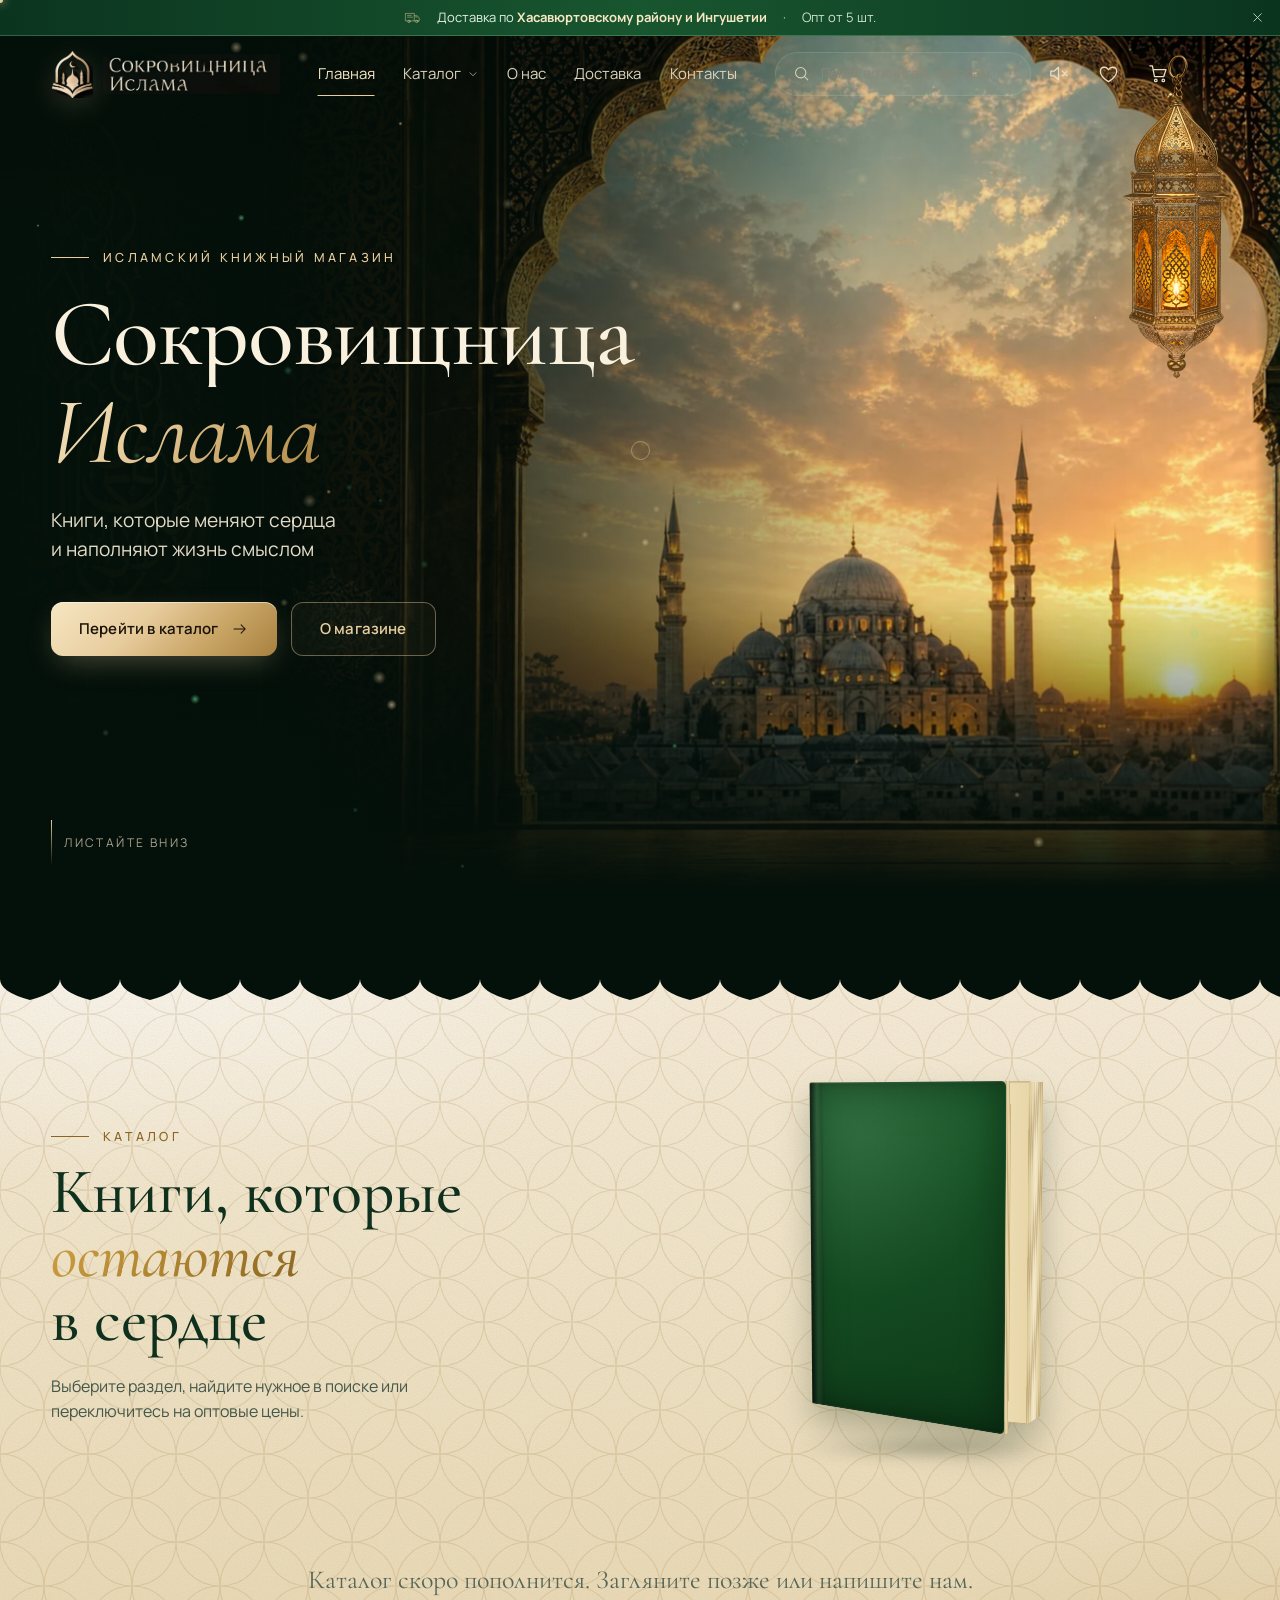
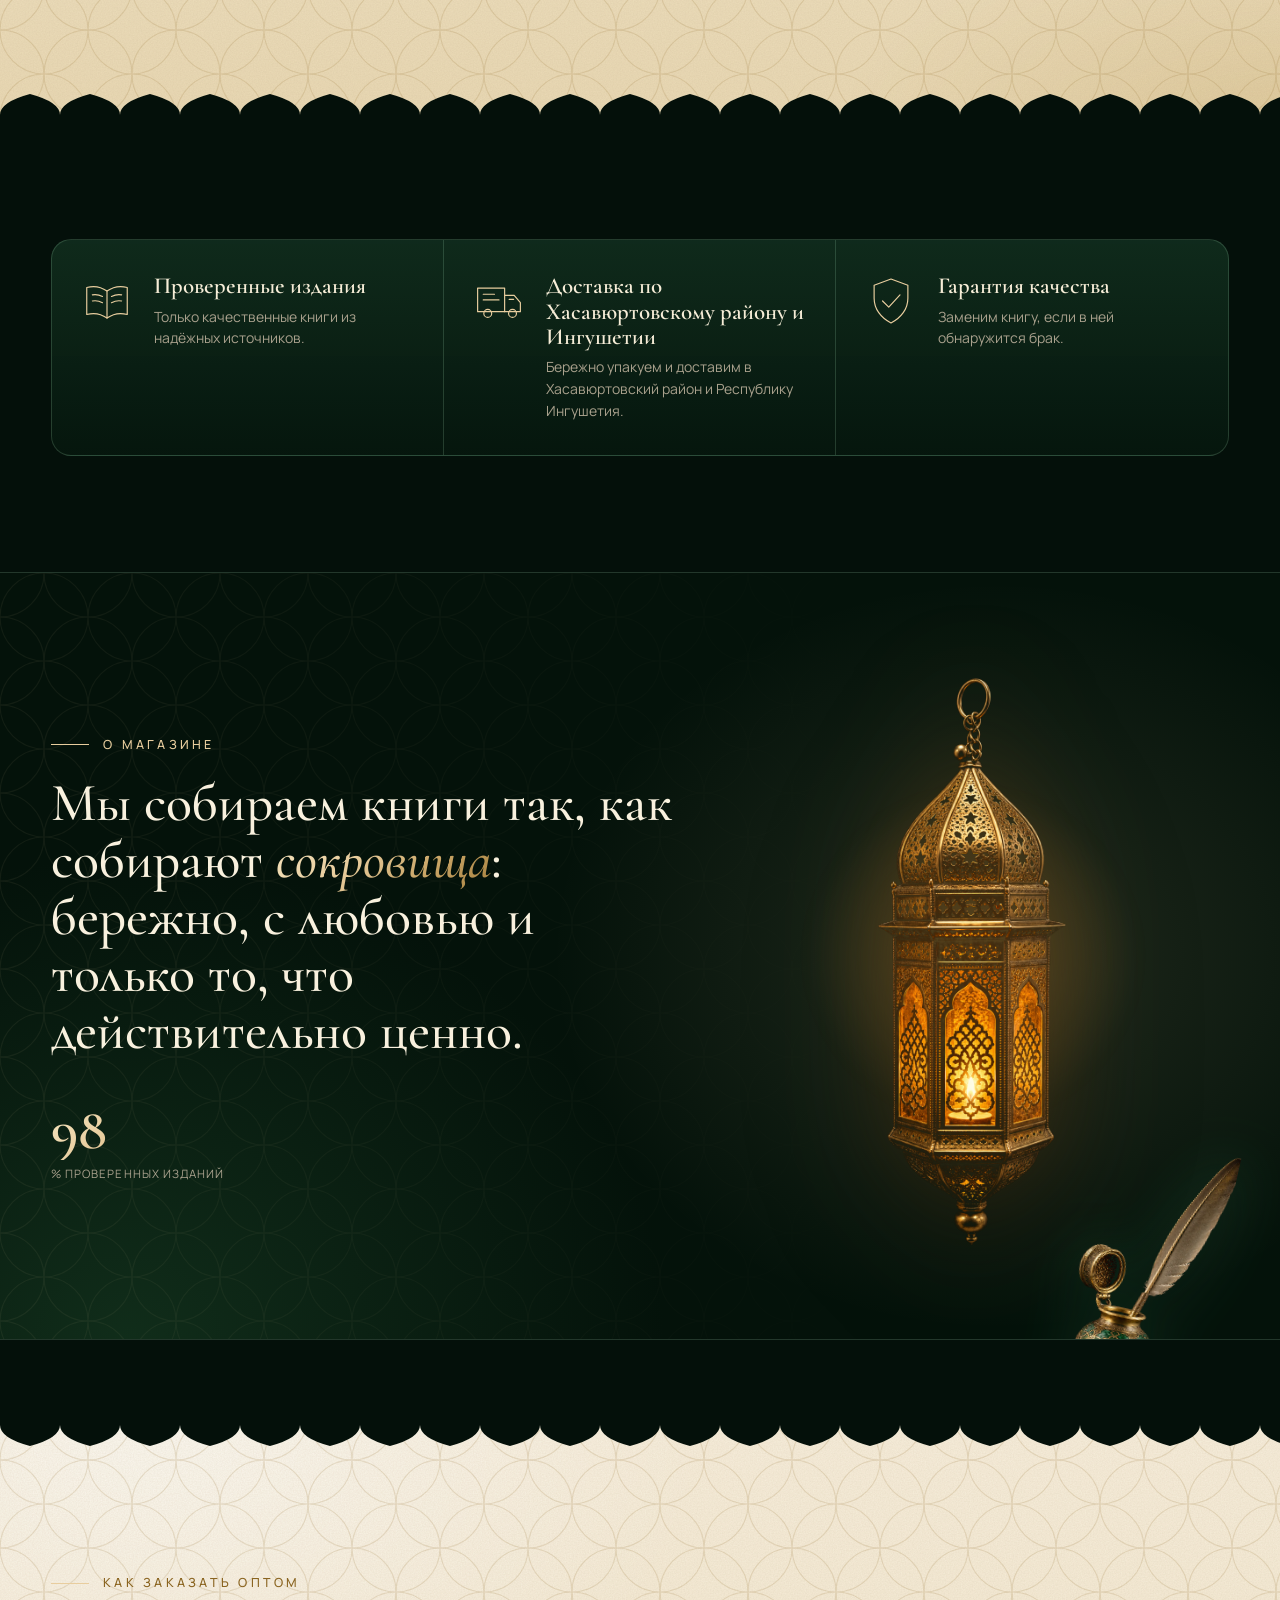
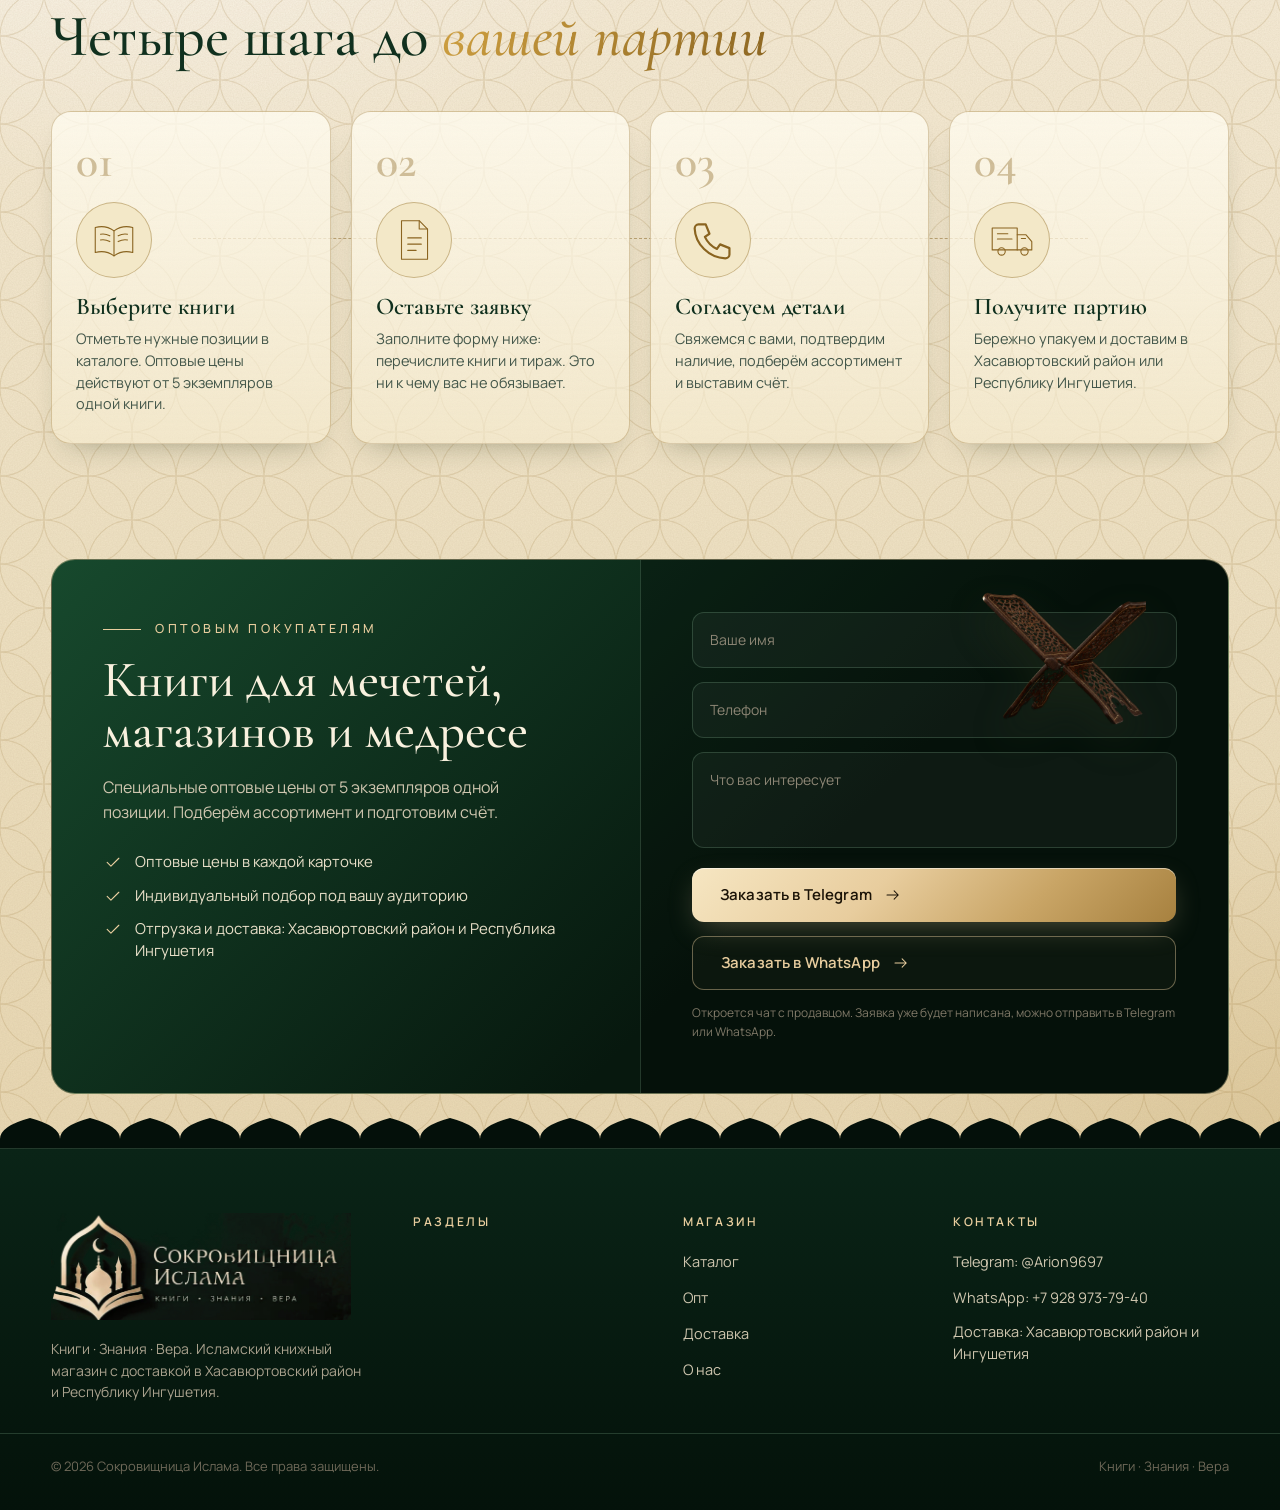
==== index.html @ cfadcd5d "Очистить каталог: убраны все книги и категории, добавлен фон карточки под цвет книги Co-Authored-By:" ====
<!doctype html>
<html lang="ru">
<head>
<meta charset="utf-8">
<meta name="viewport" content="width=device-width,initial-scale=1,viewport-fit=cover">
<title>Сокровищница Ислама — исламский книжный магазин</title>
<meta name="description" content="Сокровищница Ислама — книги, которые меняют сердца и наполняют жизнь смыслом.">
<meta name="theme-color" content="#04100a">
<link rel="icon" type="image/png" href="assets/favicon.png?v=2">
<link rel="preconnect" href="https://fonts.googleapis.com">
<link rel="preconnect" href="https://fonts.gstatic.com" crossorigin>
<link href="https://fonts.googleapis.com/css2?family=Cormorant+Garamond:ital,wght@0,400;0,500;0,600;0,700;1,400;1,500;1,600&family=Manrope:wght@400;500;600;700;800&display=swap&subset=cyrillic" rel="stylesheet">
<link rel="stylesheet" href="css/style.css">
<link rel="preload" as="image" href="assets/hero.webp?v=4">
</head>
<body>

<!-- ============ SVG-спрайт: 2D-иконки (тонкая золотая линия) ============ -->
<svg width="0" height="0" style="position:absolute" aria-hidden="true">
  <defs>
    <symbol id="i-quran" viewBox="0 0 32 32"><path d="M4 7.5C8.5 6 12.5 6.6 16 9.2c3.5-2.6 7.5-3.2 12-1.7V24c-4.5-1.5-8.5-.9-12 1.7C12.5 23.1 8.5 22.5 4 24z"/><path d="M16 9.2v16.5M7.5 11c2.2-.4 4.2 0 6 1M7.5 15c2.2-.4 4.2 0 6 1M18.5 12c1.8-1 3.8-1.4 6-1M18.5 16c1.8-1 3.8-1.4 6-1"/></symbol>
    <symbol id="i-hadith" viewBox="0 0 32 32"><path d="M9 25c3.5 1 8 .6 10.5-2.4 2-2.4 1.8-6-.6-7.8-2.2-1.6-5.2-1-6.4 1.2-1 1.8-.2 3.8 1.6 4.2"/><path d="M19 11.5c1.5-1.8 4-2.6 6.4-1.8"/><path d="M6 25.5h20"/><circle cx="23.5" cy="6" r="1" fill="currentColor"/><path d="M14 7.5l1.2 2.4 2.6.4-1.9 1.8.5 2.6L14 13.4"/></symbol>
    <symbol id="i-aqida" viewBox="0 0 32 32"><path d="M5 14.5L16 4.5l11 10"/><path d="M7.5 13v14.5h17V13"/><path d="M13 27.5v-6.2a3 3 0 016 0v6.2"/><path d="M16 9.4l1 2 2.2.3-1.6 1.5.4 2.2-2-1-2 1 .4-2.2-1.6-1.5 2.2-.3z"/></symbol>
    <symbol id="i-fiqh" viewBox="0 0 32 32"><path d="M16 4.5v22M9.5 27h13"/><path d="M6.5 9.5h19"/><path d="M6.5 9.5l-3.5 8a4 4 0 007 0z"/><path d="M25.5 9.5l-3.5 8a4 4 0 007 0z"/><circle cx="16" cy="4.5" r="1.4"/></symbol>
    <symbol id="i-sira" viewBox="0 0 32 32"><path d="M5 27.5h22"/><path d="M7 27.5V18c0-4.8 4-7.8 9-11.5 5 3.7 9 6.7 9 11.5v9.5"/><path d="M16 6.5V3.5M15 4.5h2"/><path d="M12.5 27.5v-5.2a3.5 3.5 0 017 0v5.2"/><path d="M3.5 27.5V13l1.6-3 1.6 3v14.5M25.3 27.5V13l1.6-3 1.6 3v14.5"/></symbol>
    <symbol id="i-prophets" viewBox="0 0 32 32"><path d="M16 28.5V12"/><path d="M16 22c-4.5 0-7-2.6-7.4-6.4 4.2-.2 7 1.8 7.4 6.4z"/><path d="M16 17.5c4.2 0 6.6-2.5 7-6-4 .1-6.7 1.9-7 6z"/><path d="M16 12c-2.8-1-4.2-3.2-4.2-6 2.8.7 4.2 3 4.2 6z"/><path d="M16 12c2.8-1 4.2-3.2 4.2-6-2.8.7-4.2 3-4.2 6z"/><path d="M11 28.5h10"/></symbol>
    <symbol id="i-soul" viewBox="0 0 32 32"><path d="M16 27.5c-5.5-3.6-9.5-7.6-9.5-12.2C6.5 11.8 9 9.5 12 9.5c1.7 0 3.2.9 4 2.2.8-1.3 2.3-2.2 4-2.2 3 0 5.5 2.3 5.5 5.8 0 4.6-4 8.6-9.5 12.2z"/><path d="M16 11.7V5M13.2 7.3L16 5l2.8 2.3"/></symbol>
    <symbol id="i-goods" viewBox="0 0 32 32"><path d="M16 3.5l3.6 5 6.1.3.3 6.1 4.5 3.6-4.5 3.6-.3 6.1-6.1.3-3.6 5-3.6-5-6.1-.3-.3-6.1L1.5 18l4.5-3.6.3-6.1 6.1-.3z" transform="translate(0 -1.5) scale(.95) translate(.8 1.6)"/><circle cx="16" cy="16.2" r="3.6"/></symbol>
    <!-- служебные -->
    <symbol id="i-search" viewBox="0 0 24 24"><circle cx="11" cy="11" r="6.5"/><path d="M20 20l-4.2-4.2"/></symbol>
    <symbol id="i-user" viewBox="0 0 24 24"><circle cx="12" cy="8" r="3.7"/><path d="M4.5 20.5c.6-4 3.7-6.2 7.5-6.2s6.9 2.2 7.5 6.2"/></symbol>
    <symbol id="i-heart" viewBox="0 0 24 24"><path d="M12 20.5C6 16.6 3.5 13.4 3.5 9.8 3.5 7.2 5.4 5.5 7.7 5.5c1.8 0 3.4 1 4.3 2.6.9-1.6 2.5-2.6 4.3-2.6 2.3 0 4.2 1.7 4.2 4.3 0 3.6-2.5 6.8-8.5 10.7z"/></symbol>
    <symbol id="i-cart" viewBox="0 0 24 24"><path d="M3 4h2.6l2.2 11.2h9.7L19.8 8H7"/><circle cx="9.2" cy="19.2" r="1.3"/><circle cx="17" cy="19.2" r="1.3"/></symbol>
    <symbol id="i-arrow" viewBox="0 0 24 24"><path d="M4 12h15M13.5 6.5L19 12l-5.5 5.5"/></symbol>
    <symbol id="i-down" viewBox="0 0 24 24"><path d="M6 9.5l6 6 6-6"/></symbol>
    <symbol id="i-plus" viewBox="0 0 24 24"><path d="M12 5v14M5 12h14"/></symbol>
    <symbol id="i-minus" viewBox="0 0 24 24"><path d="M5 12h14"/></symbol>
    <symbol id="i-close" viewBox="0 0 24 24"><path d="M6 6l12 12M18 6L6 18"/></symbol>
    <symbol id="i-menu" viewBox="0 0 24 24"><path d="M4 8h16M4 16h16"/></symbol>
    <symbol id="i-check" viewBox="0 0 24 24"><path d="M5 12.5l4.5 4.5L19 7.5"/></symbol>
    <symbol id="i-book" viewBox="0 0 48 48"><path d="M6 12c6.5-1.8 12.5-.8 18 3.2 5.500-4 11.500-5 18-3.200v24c-6.500-1.800-12.500-.8-18 3.200-5.500-4-11.500-5-18-3.200z"/><path d="M24 15.200v24"/><path d="M11 18.500c3.200-.6 6.200 0 9 1.500M11 24c3.200-.6 6.200 0 9 1.500M28 20c2.800-1.500 5.800-2.100 9-1.500M28 25.500c2.800-1.500 5.800-2.100 9-1.500"/></symbol>
    <symbol id="i-truck" viewBox="0 0 48 48"><path d="M5 12.500h24v21H5z"/><path d="M29 19h8.500l5.500 6.500v8H29"/><circle cx="14" cy="35" r="3.500"/><circle cx="36" cy="35" r="3.500"/><path d="M10 18h10M10 23h14M33 22.500h4"/></symbol>
    <symbol id="i-shield" viewBox="0 0 48 48"><path d="M24 4.500l15 5.500v11.500c0 9.500-6 17.500-15 22-9-4.500-15-12.500-15-22V10z"/><path d="M16.500 24l5.500 5.500 10-11"/></symbol>
    <symbol id="i-gift" viewBox="0 0 48 48"><path d="M24 41C10 31.500 6 25 6 19.500 6 14.500 9.800 11 14.300 11c3.800 0 7.400 2.200 9.700 6 2.300-3.800 5.900-6 9.700-6C38.200 11 42 14.500 42 19.500 42 25 38 31.500 24 41z"/><path d="M24 17c-1-3-3.500-5-6.500-5M24 17c1-3 3.500-5 6.500-5" opacity=".0"/></symbol>
    <symbol id="i-star8" viewBox="0 0 32 32"><path d="M16 2l3.500 8.500L28 8l-2.500 8.500L28 24l-8.500-2.500L16 30l-3.500-8.500L4 24l2.500-7.500L4 8l8.500 2.500z"/></symbol>
    <symbol id="i-phone" viewBox="0 0 24 24"><path d="M5 4.500h3.500l1.800 4.500-2.200 1.500c1.200 2.600 3.200 4.600 5.800 5.800l1.500-2.200 4.500 1.800V19c0 1-1 1.800-2 1.800C10 20.500 3.500 14 3.200 6.500c0-1 .8-2 1.800-2z"/></symbol>
    <symbol id="i-mail" viewBox="0 0 24 24"><rect x="3.500" y="5.500" width="17" height="13" rx="2"/><path d="M4 7l8 6 8-6"/></symbol>
    <!-- золотая фольга для тиснения обложек (координаты в системе обложки 200×280) -->
    <linearGradient id="foil" gradientUnits="userSpaceOnUse" x1="0" y1="0" x2="200" y2="280">
      <stop offset="0" stop-color="#fbeec9"/><stop offset=".35" stop-color="#e8cd9e"/><stop offset=".7" stop-color="#c9a566"/><stop offset="1" stop-color="#a47a3a"/>
    </linearGradient>
    <symbol id="i-sound" viewBox="0 0 24 24"><path d="M4 9.5v5h3.5L12 18.5v-13L7.500 9.500z"/><path d="M15.500 9a4 4 0 010 6M18 6.500a7.500 7.500 0 010 11"/></symbol>
    <symbol id="i-mute" viewBox="0 0 24 24"><path d="M4 9.5v5h3.5L12 18.5v-13L7.500 9.500z"/><path d="M16 9.500l5 5M21 9.500l-5 5"/></symbol>
    <symbol id="i-moon" viewBox="0 0 24 24"><path d="M19.500 14.500A8 8 0 019.500 4.500a8 8 0 1010 10z"/></symbol>
    <symbol id="i-doc" viewBox="0 0 48 48"><path d="M12 5.500h17l8 8V42.500H12z"/><path d="M29 5.500v8h8"/><path d="M18 22h13M18 28h13M18 34h8"/></symbol>
    <symbol id="i-pin"viewBox="0 0 24 24"><path d="M12 21s6.500-5.800 6.500-11A6.500 6.500 0 005.500 10c0 5.200 6.500 11 6.500 11z"/><circle cx="12" cy="10" r="2.300"/></symbol>
  </defs>
</svg>

<!-- ============ ЗАГРУЗОЧНЫЙ ЭКРАН ============ -->
<div class="loader" id="loader" aria-hidden="true">
  <div class="loader-in">
    <img class="loader-logo" src="assets/logo-full.webp?v=2" alt="" width="618" height="221">
    <i class="loader-bar"><b></b></i>
  </div>
</div>
<noscript><style>.loader{display:none!important}html.is-loading{overflow:auto!important}.hero .eyebrow,.hero h1 .ln>span,.hero p.lead,.hero .cta{animation-play-state:running!important}</style></noscript>

<!-- ============ ПЛАШКА: УСЛОВИЯ ДОСТАВКИ И ОПТА ============ -->
<div class="promo" id="promo" role="region" aria-label="Условия доставки">
  <svg class="ico promo-ico" aria-hidden="true"><use href="#i-truck"/></svg>
  <span class="promo-t">Доставка по <b>Хасавюртовскому району и Ингушетии</b></span>
  <span class="promo-opt"><i aria-hidden="true">·</i>Опт от 5 шт.</span>
  <button class="promo-x" type="button" id="promoX" aria-label="Закрыть плашку"><svg class="ico"><use href="#i-close"/></svg></button>
</div>

<div class="progress"><i id="progress"></i></div>
<div class="cursor" id="cursor" aria-hidden="true"><i class="dot"></i><i class="ring"></i></div>
<canvas id="dust" aria-hidden="true"></canvas>

<!-- ================= ШАПКА ================= -->
<header class="hdr" id="hdr">
  <div class="wrap">
    <a class="brand" href="#top" aria-label="Сокровищница Ислама — на главную">
      <img class="b-mark" src="assets/logo-mark.webp?v=2" alt="" width="192" height="221">
      <img class="b-word" src="assets/logo-word.webp?v=2" alt="Сокровищница Ислама" width="424" height="96">
    </a>
    <nav>
      <ul class="nav" id="nav">
        <li><a href="#top" class="is-active">Главная</a></li>
        <li>
          <button type="button" aria-haspopup="true">Каталог <svg class="ico chev"><use href="#i-down"/></svg></button>
          <div class="drop" id="drop"></div>
        </li>
        <li><a href="#about">О нас</a></li>
        <li><a href="#delivery">Доставка</a></li>
        <li><a href="#contacts">Контакты</a></li>
      </ul>
    </nav>
    <div class="tools">
      <label class="search">
        <svg class="ico"><use href="#i-search"/></svg>
        <span class="sr">Поиск</span>
        <input id="q" type="search" placeholder="Поиск по книгам, авторам, категориям..." autocomplete="off">
      </label>
      <button class="ibtn snd" type="button" id="sndBtn" aria-label="Включить звук" aria-pressed="false"><svg class="ico s-off"><use href="#i-mute"/></svg><svg class="ico s-on"><use href="#i-sound"/></svg></button>
      <button class="ibtn" type="button" id="wishBtn" aria-label="Избранное"><svg class="ico"><use href="#i-heart"/></svg><span class="badge" id="wishBadge">0</span></button>
      <button class="ibtn" type="button" id="cartBtn" aria-label="Корзина"><svg class="ico"><use href="#i-cart"/></svg><span class="badge" id="cartBadge">0</span></button>
      <button class="ibtn burger" type="button" id="burger" aria-label="Меню"><svg class="ico"><use href="#i-menu"/></svg></button>
    </div>
  </div>
</header>

<main id="top">

<!-- ================= HERO ================= -->
<section class="hero" id="hero">
  <div class="hero-bg" id="heroBg">
    <picture>
      <source media="(max-width:860px)" srcset="assets/hero-m.webp?v=4">
      <img class="hero-media" src="assets/hero.webp?v=4" alt="Вид из мечети на вечерний силуэт минаретов на закате" fetchpriority="high">
    </picture>
  </div>
  <img class="hero-lantern" id="heroLantern" src="" alt="" aria-hidden="true">
  <div class="hero-in">
    <span class="eyebrow">Исламский книжный магазин</span>
    <h1 aria-label="Сокровищница Ислама"><span class="ln"><span>Сокровищница</span></span><span class="ln"><span><em>Ислама</em></span></span></h1>
    <p class="lead">Книги, которые меняют сердца<br>и наполняют жизнь смыслом</p>
    <div class="cta">
      <a href="#catalog" class="btn btn-gold mag">Перейти в каталог <svg class="ico"><use href="#i-arrow"/></svg></a>
      <a href="#about" class="btn btn-ghost mag">О магазине</a>
    </div>
  </div>
  <div class="hero-scroll"><i></i>Листайте вниз</div>
</section>

<!-- ================= КАТЕГОРИИ ================= -->
<section class="cats" aria-label="Разделы">
  <ul id="cats"></ul>
</section>

<div class="paper paper-a" id="paperA">
<div class="marquee" aria-hidden="true">
  <div class="marquee-t" id="marquee"></div>
</div>

<!-- ================= КАТАЛОГ ================= -->
<section class="sec" id="catalog">
  <div class="sec-head">
    <div data-reveal>
      <span class="eyebrow">Каталог</span>
      <h2>Книги, которые <em>остаются</em><br>в сердце</h2>
    </div>
    <p data-reveal style="--d:120ms">Выберите раздел, найдите нужное в поиске или переключитесь на оптовые цены.</p>
    <!-- 3D-книга из кода: открывается и закрывается по мере прокрутки -->
    <div class="catbook" id="catBook" aria-hidden="true">
      <div class="cb-scene">
        <div class="cam" id="cbCam">
          <div class="book" id="cbBook">
            <i class="f back-out"></i><i class="f back-in"></i><i class="f spine"></i><i class="f redge"></i><i class="f tedge"></i><i class="f bedge"></i><i class="f pg0"></i>
            <div class="leaf"><i class="f lf"></i><i class="f lb"></i></div>
            <div class="leaf"><i class="f lf"></i><i class="f lb"></i></div>
            <div class="leaf"><i class="f lf"></i><i class="f lb"></i></div>
            <div class="leaf"><i class="f lf"></i><i class="f lb"></i></div>
            <div class="front" id="cbFront"><i class="f fo"></i><i class="f fi"></i><i class="f fbot"></i><i class="f ftop"></i><i class="f fside"></i></div>
          </div>
        </div>
      </div>
    </div>
  </div>

  <div class="toolbar">
    <div class="chips" id="chips" role="tablist" aria-label="Категории"></div>
    <div class="opts">
      <div class="seg" id="mode" data-v="0" role="group" aria-label="Тип цены">
        <span class="thumb"></span>
        <button type="button" class="on" data-m="0">Розница</button>
        <button type="button" data-m="1">Опт</button>
      </div>
      <select class="sel" id="sort" aria-label="Сортировка">
        <option value="pop">Сначала популярные</option>
        <option value="new">Сначала новинки</option>
        <option value="pa">Цена: по возрастанию</option>
        <option value="pd">Цена: по убыванию</option>
        <option value="az">По названию</option>
      </select>
    </div>
  </div>

  <div class="grid" id="grid"></div>
  <div class="more"><button type="button" class="btn btn-ghost mag" id="more">Показать ещё <svg class="ico"><use href="#i-down"/></svg></button></div>
</section>

</div>

<!-- ================= ПРЕИМУЩЕСТВА ================= -->
<section class="sec" id="delivery">
  <div class="perks" data-reveal>
    <div class="perk"><svg class="ico"><use href="#i-book"/></svg><div><h3>Проверенные издания</h3><p>Только качественные книги из надёжных источников.</p></div></div>
    <div class="perk"><svg class="ico"><use href="#i-truck"/></svg><div><h3>Доставка по Хасавюртовскому району и Ингушетии</h3><p>Бережно упакуем и доставим в Хасавюртовский район и Республику Ингушетия.</p></div></div>
    <div class="perk"><svg class="ico"><use href="#i-shield"/></svg><div><h3>Гарантия качества</h3><p>Заменим книгу, если в ней обнаружится брак.</p></div></div>
  </div>
</section>

<!-- ================= МАНИФЕСТ ================= -->
<section class="manifest" id="about">
  <div class="pattern"></div>
  <div class="manifest-in">
    <div data-reveal>
      <span class="eyebrow">О магазине</span>
      <blockquote style="margin-top:20px">Мы собираем книги так, как собирают <em>сокровища</em>: бережно, с любовью и только то, что действительно ценно.</blockquote>
      <div class="stats">
        <div class="stat"><b id="statBooks" data-count="0">0</b><span>книг в каталоге</span></div>
        <div class="stat"><b id="statCats" data-count="0">0</b><span>тематических разделов</span></div>
        <div class="stat"><b data-count="100">0</b><span>% проверенных изданий</span></div>
      </div>
    </div>
    <div class="relic" data-reveal style="--d:150ms" id="relic">
      <div class="halo"></div>
      <img id="relicImg" src="" alt="Золотой восточный фонарь" loading="lazy">
    </div>
  </div>
  <img class="deco deco-ink" data-deco=".05" data-rot=".6" src="assets/inkwell.webp?v=1" alt="" aria-hidden="true" loading="lazy" onerror="this.remove()">
</section>

<div class="paper paper-b" id="paperB">
<!-- ================= КАК ЗАКАЗАТЬ ОПТОМ ================= -->
<section class="sec" id="how">
  <div class="how-head" data-reveal>
    <span class="eyebrow">Как заказать оптом</span>
    <h2>Четыре шага до <em>вашей партии</em></h2>
  </div>
  <ol class="steps">
    <li class="step" data-reveal style="--d:0ms">
      <span class="step-n">01</span>
      <svg class="ico"><use href="#i-book"/></svg>
      <h3>Выберите книги</h3>
      <p>Отметьте нужные позиции в каталоге. Оптовые цены действуют от 5 экземпляров одной книги.</p>
    </li>
    <li class="step" data-reveal style="--d:120ms">
      <span class="step-n">02</span>
      <svg class="ico"><use href="#i-doc"/></svg>
      <h3>Оставьте заявку</h3>
      <p>Заполните форму ниже: перечислите книги и тираж. Это ни к чему вас не обязывает.</p>
    </li>
    <li class="step" data-reveal style="--d:240ms">
      <span class="step-n">03</span>
      <svg class="ico"><use href="#i-phone"/></svg>
      <h3>Согласуем детали</h3>
      <p>Свяжемся с вами, подтвердим наличие, подберём ассортимент и выставим счёт.</p>
    </li>
    <li class="step" data-reveal style="--d:360ms">
      <span class="step-n">04</span>
      <svg class="ico"><use href="#i-truck"/></svg>
      <h3>Получите партию</h3>
      <p>Бережно упакуем и доставим в Хасавюртовский район или Республику Ингушетия.</p>
    </li>
  </ol>
</section>

<!-- ================= ОПТ ================= -->
<section class="sec" id="opt">
  <div class="opt-wrap">
  <img class="deco deco-rehal" data-deco=".04" data-rot="0" src="assets/rehal.webp?v=1" alt="" aria-hidden="true" loading="lazy" onerror="this.remove()">
  <div class="opt" data-reveal>
    <div class="opt-l">
      <span class="eyebrow">Оптовым покупателям</span>
      <h2>Книги для мечетей, магазинов и медресе</h2>
      <p>Специальные оптовые цены от 5 экземпляров одной позиции. Подберём ассортимент и подготовим счёт.</p>
      <ul>
        <li><svg class="ico"><use href="#i-check"/></svg> Оптовые цены в каждой карточке</li>
        <li><svg class="ico"><use href="#i-check"/></svg> Индивидуальный подбор под вашу аудиторию</li>
        <li><svg class="ico"><use href="#i-check"/></svg> Отгрузка и доставка: Хасавюртовский район и Республика Ингушетия</li>
      </ul>
    </div>
    <form class="opt-r" id="optForm" novalidate>
      <div class="field"><input id="oName" placeholder=" " autocomplete="name" required><label for="oName">Ваше имя</label></div>
      <div class="field"><input id="oPhone" placeholder=" " type="tel" autocomplete="tel" required><label for="oPhone">Телефон</label></div>
      <div class="field"><textarea id="oMsg" placeholder=" "></textarea><label for="oMsg">Что вас интересует</label></div>
      <button class="btn btn-gold mag" type="submit" value="tg">Заказать в Telegram <svg class="ico"><use href="#i-arrow"/></svg></button>
      <button class="btn btn-ghost mag" type="submit" value="wa">Заказать в WhatsApp <svg class="ico"><use href="#i-arrow"/></svg></button>
      <p class="note">Откроется чат с продавцом. Заявка уже будет написана, можно отправить в Telegram или WhatsApp.</p>
    </form>
  </div>
  </div>
</section>

</div>

</main>

<!-- ================= ПОДВАЛ ================= -->
<footer class="ftr" id="contacts">
  <div class="ftr-in">
    <div>
      <a class="brand brand-full" href="#top" aria-label="Сокровищница Ислама — книги, знания, вера"><img src="assets/logo-full.webp?v=2" alt="Сокровищница Ислама. Книги · Знания · Вера" width="618" height="221" loading="lazy"></a>
      <p>Книги · Знания · Вера. Исламский книжный магазин с доставкой в Хасавюртовский район и Республику Ингушетия.</p>
    </div>
    <div>
      <h4>Разделы</h4>
      <ul id="fCats"></ul>
    </div>
    <div>
      <h4>Магазин</h4>
      <ul>
        <li><a href="#catalog">Каталог</a></li>
        <li><a href="#opt">Опт</a></li>
        <li><a href="#delivery">Доставка</a></li>
        <li><a href="#about">О нас</a></li>
      </ul>
    </div>
    <div>
      <h4>Контакты</h4>
      <ul>
        <li><a href="https://t.me/Arion9697" target="_blank" rel="noopener">Telegram: @Arion9697</a></li>
        <li><a href="https://wa.me/79289737940" target="_blank" rel="noopener">WhatsApp: +7 928 973-79-40</a></li>
        <li><a href="#delivery">Доставка: Хасавюртовский район и Ингушетия</a></li>
      </ul>
    </div>
  </div>
  <div class="ftr-b"><span>© 2026 Сокровищница Ислама. Все права защищены.</span><span>Книги · Знания · Вера</span></div>
</footer>

<!-- ================= КОРЗИНА ================= -->
<div class="scrim" id="scrim"></div>
<aside class="drawer" id="drawer" aria-label="Корзина" aria-hidden="true">
  <div class="drawer-h"><h3 id="drawerTitle">Корзина</h3><button class="x" type="button" id="drawerX" aria-label="Закрыть"><svg class="ico"><use href="#i-close"/></svg></button></div>
  <div class="drawer-l" id="cartList"></div>
  <div class="drawer-f" id="cartFoot"></div>
</aside>

<!-- ================= БЫСТРЫЙ ПРОСМОТР ================= -->
<div class="modal" id="modal" aria-hidden="true" role="dialog" aria-modal="true">
  <div class="modal-box" id="modalBox"></div>
</div>

<div class="toast" id="toast" role="status"><svg class="ico"><use href="#i-check"/></svg><span id="toastTxt"></span></div>

<script src="js/books.js"></script>
<script src="js/main.js"></script>
</body>
</html>
---- css/style.css ----
/* =========================================================
   СОКРОВИЩНИЦА ИСЛАМА — стили
   Палитра снята с референса «палитры цветов»:
   изумруд #235532 · шампань-золото #e8cd9e · хвойный #0a1f16 · чёрные #04100a / #030c07
   ========================================================= */
:root{
  --black:#04100a;
  --black-2:#06150d;
  --panel:#0a1b11;
  --panel-2:#0d2216;
  --pine:#0f3220;
  --emerald:#2a6a3d;
  --emerald-hi:#3f9d5f;
  --gold:#e8cd9e;
  --gold-hi:#f6e6c2;
  --gold-lo:#b8914f;
  --gold-deep:#8a6a33;
  --text:#f3ead6;
  --muted:#a9a18d;
  --line:rgba(160,215,175,.2);
  --line-hi:rgba(232,205,158,.42);
  --grad-gold:linear-gradient(135deg,#f6e6c2 0%,#e8cd9e 38%,#c9a566 70%,#a7813f 100%);
  --serif:"Cormorant Garamond","Cormorant","Times New Roman",serif;
  --sans:"Manrope","Inter",system-ui,-apple-system,"Segoe UI",sans-serif;
  --ease:cubic-bezier(.22,.8,.24,1);
  --ease-out:cubic-bezier(.16,1,.3,1);
  --hdr:76px;
  --gut:clamp(18px,4vw,56px);
  --maxw:1320px;
}
*{box-sizing:border-box;margin:0;padding:0}
html{scroll-behavior:smooth;-webkit-text-size-adjust:100%}
body{
  background:
    radial-gradient(60% 40% at 100% 0%,rgba(40,150,88,.22),transparent 65%),
    radial-gradient(55% 45% at 0% 45%,rgba(40,150,88,.15),transparent 65%),
    radial-gradient(70% 40% at 50% 100%,rgba(40,150,88,.18),transparent 70%),
    var(--black);
  background-attachment:fixed;
  color:var(--text);font-family:var(--sans);font-size:16px;line-height:1.55;
  overflow-x:clip;-webkit-font-smoothing:antialiased;
}
html{overflow-x:clip}
img,svg,canvas{display:block;max-width:100%}
a{color:inherit;text-decoration:none}
button{font:inherit;color:inherit;background:none;border:0;cursor:pointer}
input,select,textarea{font:inherit;color:inherit}
ul{list-style:none}
::selection{background:var(--gold);color:#120d04}
:focus-visible{outline:2px solid var(--gold);outline-offset:3px;border-radius:6px}
.sr{position:absolute;width:1px;height:1px;overflow:hidden;clip:rect(0 0 0 0);white-space:nowrap}
.ico{width:1em;height:1em;fill:none;stroke:currentColor;stroke-width:1.35;stroke-linecap:round;stroke-linejoin:round}

/* scrollbar */
html{scrollbar-width:thin;scrollbar-color:#2f7a47 var(--black)}
::-webkit-scrollbar{width:10px}
::-webkit-scrollbar-track{background:var(--black)}
::-webkit-scrollbar-thumb{background:linear-gradient(#3f9d5f,#1d5233);border-radius:10px;border:2px solid var(--black)}

/* scroll progress */
.progress{position:fixed;inset:0 0 auto 0;height:2px;z-index:200;background:transparent;pointer-events:none}
.progress i{display:block;height:100%;width:100%;transform-origin:left;transform:scaleX(0);background:linear-gradient(90deg,#2f9a5c,#9fd9a8 55%,#e8cd9e);box-shadow:0 0 12px rgba(80,200,130,.65)}

/* custom cursor (только на устройствах с мышью) */
.cursor{position:fixed;left:0;top:0;z-index:300;pointer-events:none;display:none}
@media (hover:hover) and (pointer:fine){
  .cursor{display:block}
  body.has-cursor, body.has-cursor a, body.has-cursor button{cursor:none}
}
.cursor .dot,.cursor .ring{position:absolute;left:0;top:0;border-radius:50%;will-change:transform}
.cursor .dot{width:6px;height:6px;margin:-3px 0 0 -3px;background:var(--gold);box-shadow:0 0 10px var(--gold)}
.cursor .ring{width:19px;height:19px;margin:-9.5px 0 0 -9.5px;border:1px solid var(--line-hi);display:grid;place-items:center;
  transition:width .35s var(--ease),height .35s var(--ease),margin .35s var(--ease),background .3s,border-color .3s}
.cursor .ring span{font-size:11px;letter-spacing:.12em;text-transform:uppercase;color:#14100a;opacity:0;transition:opacity .25s;font-weight:700}
.cursor.is-link .ring{width:28px;height:28px;margin:-14px 0 0 -14px;border-color:var(--gold)}
[id]{scroll-margin-top:64px}

/* dust canvas */
#dust{position:fixed;inset:0;width:100%;height:100%;z-index:1;pointer-events:none;opacity:.8}

/* ---------- кнопки ---------- */
.btn{position:relative;display:inline-flex;align-items:center;gap:12px;height:54px;padding:0 28px;border-radius:12px;
  font-weight:600;font-size:15px;letter-spacing:.01em;overflow:hidden;isolation:isolate;
  transition:transform .35s var(--ease),box-shadow .35s var(--ease),border-color .3s,color .3s}
.btn .ico{font-size:18px;transition:transform .4s var(--ease)}
.btn:hover .ico{transform:translateX(5px)}
.btn-gold{color:#1a1206;background:var(--grad-gold);box-shadow:0 10px 30px -8px rgba(232,205,158,.35),inset 0 1px 0 rgba(255,255,255,.5)}
.btn-gold::after{content:"";position:absolute;inset:0;z-index:-1;background:linear-gradient(115deg,transparent 30%,rgba(255,255,255,.65) 50%,transparent 70%);
  transform:translateX(-120%);transition:transform .9s var(--ease)}
.btn-gold:hover::after{transform:translateX(120%)}
.btn-gold:hover{box-shadow:0 16px 40px -8px rgba(232,205,158,.55),inset 0 1px 0 rgba(255,255,255,.6)}
.btn-ghost{border:1px solid var(--line-hi);color:var(--gold);background:rgba(232,205,158,.03)}
.btn-ghost::before{content:"";position:absolute;inset:0;z-index:-1;background:var(--gold);transform:translateY(101%);transition:transform .5s var(--ease)}
.btn-ghost:hover{color:#1a1206;border-color:var(--gold)}
.btn-ghost:hover::before{transform:none}
.btn-sm{height:44px;padding:0 20px;font-size:14px;border-radius:10px}
.mag{will-change:transform}

/* ---------- шапка ---------- */
.hdr{position:fixed;inset:var(--promo-h,0px) 0 auto 0;z-index:100;height:var(--hdr);display:flex;align-items:center;
  transition:background .4s,backdrop-filter .4s,border-color .4s,height .4s var(--ease);border-bottom:1px solid transparent}
.hdr.is-solid{background:rgba(4,16,10,.78);backdrop-filter:blur(16px) saturate(1.2);-webkit-backdrop-filter:blur(16px) saturate(1.2);border-color:var(--line);height:66px}
.hdr .wrap{width:100%;max-width:var(--maxw);margin:0 auto;padding:0 var(--gut);display:flex;align-items:center;gap:clamp(16px,3vw,44px)}
.brand{display:flex;align-items:center;gap:10px;flex:none}
.brand img{display:block;width:auto;max-width:none;transition:transform .6s var(--ease),filter .6s}
.brand .b-mark{height:48px;filter:drop-shadow(0 4px 14px rgba(232,205,158,.22))}
.brand .b-word{height:40px}
.brand:hover .b-mark{transform:translateY(-2px) scale(1.06);filter:drop-shadow(0 6px 18px rgba(232,205,158,.45))}
.brand-full img{width:min(300px,100%);height:auto}
.nav{display:flex;gap:clamp(14px,2.2vw,34px);margin-left:auto}
.nav>li{position:relative}
.nav a,.nav button{position:relative;display:inline-flex;align-items:center;gap:6px;height:var(--hdr);font-size:15px;color:#dcd3bd;transition:color .3s}
.nav a::after,.nav button::after{content:"";position:absolute;left:50%;bottom:calc(50% - 22px);width:0;height:1px;background:var(--gold);transform:translateX(-50%);transition:width .45s var(--ease)}
.hdr.is-solid .nav a,.hdr.is-solid .nav button{height:66px}
.nav a:hover,.nav button:hover,.nav a.is-active{color:var(--gold-hi)}
.nav a:hover::after,.nav button:hover::after,.nav a.is-active::after{width:100%}
.nav .chev{font-size:12px;transition:transform .35s var(--ease)}
.nav li:hover .chev{transform:rotate(180deg)}
.drop{position:absolute;top:100%;left:50%;width:290px;padding:10px;border-radius:16px;background:rgba(8,24,15,.96);border:1px solid var(--line);
  box-shadow:0 30px 60px -20px #000;transform:translate(-50%,10px);opacity:0;visibility:hidden;transition:.35s var(--ease)}
.nav li:hover .drop,.nav li:focus-within .drop{transform:translate(-50%,0);opacity:1;visibility:visible}
.drop a{height:auto;padding:11px 14px;border-radius:10px;width:100%;gap:12px;font-size:14px;color:#cfc6af;opacity:0;transform:translateX(-8px)}
.drop a::after{display:none}
.nav li:hover .drop a,.nav li:focus-within .drop a{opacity:1;transform:none;transition:opacity .4s var(--ease),transform .4s var(--ease),background .25s,color .25s;transition-delay:calc(var(--i)*35ms)}
.drop a:hover{background:rgba(232,205,158,.08);color:var(--gold-hi)}
.drop a .ico{font-size:20px;color:var(--gold)}
.tools{display:flex;align-items:center;gap:6px;flex:none}
.search{display:flex;align-items:center;gap:10px;height:44px;width:clamp(180px,20vw,290px);padding:0 16px;border-radius:999px;background:rgba(255,255,255,.04);border:1px solid var(--line);
  transition:border-color .3s,background .3s,width .5s var(--ease)}
.search:focus-within{border-color:var(--gold);background:rgba(232,205,158,.06);width:clamp(220px,26vw,360px)}
.search input{flex:1;min-width:0;background:none;border:0;outline:0;font-size:13.5px}
.search input::placeholder{color:#8d8675}
.search .ico{font-size:19px;color:#d9cfb6}
.ibtn{position:relative;width:44px;height:44px;border-radius:50%;display:grid;place-items:center;color:#e8dfc8;transition:color .3s,background .3s,transform .4s var(--ease)}
.ibtn .ico{font-size:23px}
.ibtn:hover{color:var(--gold-hi);background:rgba(232,205,158,.08);transform:translateY(-2px)}
.badge{position:absolute;top:2px;right:0;min-width:18px;height:18px;padding:0 5px;border-radius:9px;background:var(--grad-gold);color:#1a1206;font-size:11px;font-weight:800;display:grid;place-items:center;
  transform:scale(0);transition:transform .45s cubic-bezier(.3,1.8,.5,1)}
.badge.on{transform:scale(1)}
.badge.bump{animation:bump .5s var(--ease)}
@keyframes bump{40%{transform:scale(1.5)}}
.burger{display:none}
.heart-on .ico{fill:var(--gold);stroke:var(--gold)}

/* ---------- Hero ---------- */
.hero{position:relative;min-height:680px;min-height:max(680px,100vh);min-height:max(680px,100svh);display:flex;align-items:center;overflow:hidden;isolation:isolate}
.hero-bg{position:absolute;inset:0;z-index:-2}
/* арка (63% ширины кадра) встаёт на ~70% экрана, текст остаётся на тёмной стене слева */
.hero-bg .hero-media{position:absolute;max-width:none;height:auto;will-change:transform;
  width:max(125vw,190vh);left:calc(70vw - .63 * max(125vw,190vh));top:50%;margin-top:calc(-.2826 * max(125vw,190vh))}
@supports (height:100svh){
  .hero-bg .hero-media{width:max(125vw,190svh);left:calc(70vw - .63 * max(125vw,190svh));margin-top:calc(-.2826 * max(125vw,190svh))}
}
.hero-bg::before{content:"";position:absolute;inset:0;z-index:1;
  background:linear-gradient(90deg,var(--black) 0%,rgba(4,16,10,.94) 22%,rgba(4,16,10,.62) 44%,rgba(4,16,10,.08) 68%,transparent 100%)}
.hero-bg::after{content:"";position:absolute;inset:auto 0 0 0;height:34%;z-index:1;background:linear-gradient(to top,var(--black) 4%,transparent)}
/* изумрудная вуаль поверх фото героя */
.hero::after{content:"";position:absolute;inset:0;z-index:-1;pointer-events:none;mix-blend-mode:soft-light;
  background:radial-gradient(75% 85% at 78% 38%,rgba(34,150,86,.55),transparent 72%),linear-gradient(180deg,rgba(12,84,48,.35),transparent 45%)}
.hero-in{position:relative;width:100%;max-width:var(--maxw);margin:0 auto;padding:calc(var(--hdr) + 34px + var(--promo-full,0px)) var(--gut) 150px}
.eyebrow{display:inline-flex;align-items:center;gap:14px;font-size:12.5px;letter-spacing:.26em;text-transform:uppercase;color:var(--gold);font-weight:500}
.eyebrow::before{content:"";width:38px;height:1px;background:var(--gold)}
.hero h1{margin:22px 0 22px;font-family:var(--serif);font-weight:500;font-size:clamp(52px,7.4vw,108px);line-height:.95;letter-spacing:-.012em;color:#f9f1de}
.hero h1 .ln{display:block;overflow:hidden;padding-bottom:.08em}
.hero h1 .ln>span{display:block;transform:translateY(110%);animation:rise 1.3s var(--ease-out) forwards}
.hero h1 .ln:nth-child(2)>span{animation-delay:.12s}
.hero h1 em{font-style:italic;font-weight:400;background:var(--grad-gold);-webkit-background-clip:text;background-clip:text;color:transparent}
@keyframes rise{to{transform:none}}
.hero p.lead{max-width:470px;font-size:clamp(17px,1.5vw,21px);line-height:1.5;color:#e4dcc7;margin-bottom:38px;opacity:0;animation:fade 1.1s .5s var(--ease-out) forwards}
.hero .eyebrow{opacity:0;animation:fade 1s .15s var(--ease-out) forwards}
.hero .cta{display:flex;flex-wrap:wrap;gap:14px;opacity:0;animation:fade 1.1s .7s var(--ease-out) forwards}
@keyframes fade{from{opacity:0;transform:translateY(16px)}to{opacity:1;transform:none}}
.hero-lantern{position:absolute;right:3.5%;top:calc(var(--hdr) - 24px);width:clamp(80px,9vw,150px);pointer-events:none;z-index:2;transform-origin:50% 0;animation:sway 7s ease-in-out infinite;
  filter:drop-shadow(0 0 34px rgba(255,170,60,.4));display:none}
.hero-lantern.on{display:block}
@keyframes sway{0%,100%{transform:rotate(-1.6deg)}50%{transform:rotate(1.8deg)}}
.hero-scroll{position:absolute;left:var(--gut);bottom:34px;display:flex;align-items:center;gap:12px;font-size:12px;letter-spacing:.2em;text-transform:uppercase;color:var(--muted);z-index:3}
.hero-scroll i{width:1px;height:46px;background:linear-gradient(var(--gold),transparent);transform-origin:top;animation:drip 2.4s var(--ease) infinite}
@keyframes drip{0%{transform:scaleY(0)}60%{transform:scaleY(1)}100%{transform:scaleY(1);opacity:0}}

/* ---------- Категории ---------- */
.cats{position:relative;z-index:3;margin-top:-92px;padding:0 var(--gut)}
.cats ul{max-width:var(--maxw);margin:0 auto;display:grid;grid-template-columns:repeat(8,1fr);gap:12px}
.tile{--mx:50%;--my:50%;position:relative;display:flex;flex-direction:column;align-items:center;justify-content:center;gap:16px;min-height:140px;padding:20px 10px;text-align:center;
  border-radius:16px;background:linear-gradient(180deg,rgba(20,54,36,.88),rgba(8,24,15,.92));border:1px solid var(--line);backdrop-filter:blur(10px);
  overflow:hidden;transition:transform .5s var(--ease),border-color .4s,box-shadow .5s;font-size:14px;line-height:1.25;color:#e8dfc8}
.tile::before{content:"";position:absolute;inset:0;background:radial-gradient(240px circle at var(--mx) var(--my),rgba(90,210,140,.26),rgba(232,205,158,.1) 45%,transparent 62%);opacity:0;transition:opacity .4s}
.tile::after{content:"";position:absolute;left:18%;right:18%;bottom:0;height:2px;background:var(--grad-gold);transform:scaleX(0);transition:transform .5s var(--ease)}
.tile:hover{transform:translateY(-8px);border-color:var(--line-hi);box-shadow:0 24px 50px -20px rgba(70,190,120,.45)}
.tile:hover::before{opacity:1}
.tile:hover::after{transform:scaleX(1)}
.tile .ico{position:relative;font-size:38px;color:var(--gold);stroke-width:1.15;transition:transform .6s var(--ease)}
.tile:hover .ico{transform:translateY(-3px) scale(1.1)}
.tile:hover .ico *{stroke-dasharray:200;stroke-dashoffset:200;animation:draw 1.1s var(--ease) forwards}
@keyframes draw{to{stroke-dashoffset:0}}
.tile span{position:relative}

/* ---------- Лента ---------- */
.marquee{margin-top:70px;overflow:hidden;border-block:1px solid var(--line);padding:18px 0;position:relative;z-index:2;background:linear-gradient(90deg,var(--black),transparent 8%,transparent 92%,var(--black))}
.marquee-t{display:flex;width:max-content;animation:slide 44s linear infinite}
.marquee:hover .marquee-t{animation-play-state:paused}
.marquee-t span{display:inline-flex;align-items:center;gap:36px;padding-right:36px;font-family:var(--serif);font-size:clamp(22px,2.4vw,34px);font-style:italic;color:#cbbf9f;white-space:nowrap}
.marquee-t span::after{content:"";width:22px;height:22px;background:var(--gold);clip-path:polygon(50% 0,62% 38%,100% 50%,62% 62%,50% 100%,38% 62%,0 50%,38% 38%);opacity:.8}
@keyframes slide{to{transform:translateX(-50%)}}

/* ---------- Заголовки секций ---------- */
.sec{position:relative;z-index:2;max-width:var(--maxw);margin:0 auto;padding:clamp(70px,9vw,130px) var(--gut) 0}
.sec-head{display:flex;align-items:flex-end;justify-content:space-between;gap:30px;flex-wrap:wrap;margin-bottom:38px}
.sec-head h2{font-family:var(--serif);font-weight:500;font-size:clamp(38px,5vw,72px);line-height:1;margin-top:14px;color:#f9f1de}
.sec-head h2 em{font-style:italic;background:var(--grad-gold);-webkit-background-clip:text;background-clip:text;color:transparent}
.sec-head p{color:var(--muted);max-width:420px}
[data-reveal]{opacity:0;transform:translateY(34px);transition:opacity 1s var(--ease-out),transform 1.1s var(--ease-out);transition-delay:var(--d,0ms)}
[data-reveal].in{opacity:1;transform:none}

/* ---------- Каталог ---------- */
.toolbar{display:flex;flex-wrap:wrap;gap:14px;align-items:center;justify-content:space-between;margin-bottom:30px}
.chips{display:flex;flex-wrap:wrap;gap:8px}
.chip{height:42px;padding:0 18px;border-radius:999px;border:1px solid var(--line);font-size:14px;color:#d6cdb6;background:rgba(255,255,255,.02);position:relative;overflow:hidden;isolation:isolate;
  transition:color .3s,border-color .3s,transform .4s var(--ease)}
.chip::before{content:"";position:absolute;inset:0;z-index:-1;background:var(--grad-gold);transform:scale(0);border-radius:inherit;transition:transform .5s var(--ease)}
.chip:hover{border-color:var(--line-hi);transform:translateY(-2px)}
.chip.on{color:#1a1206;border-color:transparent;font-weight:600}
.chip.on::before{transform:scale(1)}
.opts{display:flex;gap:12px;align-items:center}
.seg{display:inline-grid;grid-template-columns:1fr 1fr;padding:4px;border-radius:12px;background:rgba(255,255,255,.04);border:1px solid var(--line);position:relative}
.seg button{position:relative;z-index:1;height:36px;min-width:92px;padding:0 14px;text-align:center;white-space:nowrap;font-size:13.5px;border-radius:9px;color:#cfc6af;transition:color .3s}
.seg button.on{color:#1a1206;font-weight:700}
.seg .thumb{position:absolute;top:4px;bottom:4px;left:4px;width:calc((100% - 8px) / 2);border-radius:9px;background:var(--grad-gold);transition:transform .5s var(--ease)}
.seg[data-v="1"] .thumb{transform:translateX(100%)}
select.sel{height:44px;padding:0 38px 0 16px;border-radius:12px;background:rgba(255,255,255,.04) url("data:image/svg+xml,%3Csvg xmlns='http://www.w3.org/2000/svg' width='12' height='8' fill='none' stroke='%23e8cd9e' stroke-width='1.6'%3E%3Cpath d='m1 1 5 5 5-5'/%3E%3C/svg%3E") no-repeat right 14px center;
  border:1px solid var(--line);appearance:none;-webkit-appearance:none;font-size:14px;cursor:pointer}
select.sel option{background:#0b1f14}
.grid{display:grid;grid-template-columns:repeat(4,1fr);gap:clamp(14px,1.8vw,26px)}
.card{position:relative;display:flex;flex-direction:column;border-radius:18px;background:linear-gradient(180deg,#12301f,#08190f);border:1px solid var(--line);padding:14px 14px 18px;
  transition:border-color .4s,box-shadow .5s,transform .5s var(--ease);animation:cardIn .7s var(--ease-out) both;animation-delay:calc(var(--i)*45ms)}
@keyframes cardIn{from{opacity:0;transform:translateY(24px)}}
.card:hover{border-color:var(--line-hi);box-shadow:0 30px 60px -30px rgba(70,190,120,.5)}
.cover-wrap{position:relative;perspective:900px;border-radius:12px;padding:14px 10px 6px;background:radial-gradient(70% 60% at 50% 70%,rgba(46,140,84,.4),transparent 75%)}
.cover{--rx:0deg;--ry:0deg;position:relative;aspect-ratio:3/4.1;border-radius:4px 9px 9px 4px;transform:rotateX(var(--rx)) rotateY(var(--ry));transform-style:preserve-3d;
  transition:transform .5s var(--ease),box-shadow .5s;box-shadow:-6px 14px 30px -10px #000,0 2px 0 rgba(255,255,255,.04);overflow:hidden}
.card:hover .cover{box-shadow:-14px 28px 44px -12px #000,0 0 40px -6px rgba(232,205,158,.18)}
.cover::before{content:"";position:absolute;left:0;top:0;bottom:0;width:7%;z-index:3;background:linear-gradient(90deg,rgba(0,0,0,.5),rgba(255,255,255,.08) 40%,rgba(0,0,0,.25))}
.cover .glare{position:absolute;inset:0;z-index:4;pointer-events:none;background:radial-gradient(260px circle at var(--gx,50%) var(--gy,0%),rgba(255,248,225,.28),transparent 55%);opacity:0;transition:opacity .4s;mix-blend-mode:soft-light}
.card:hover .cover .glare{opacity:1}
.cover img.real{position:absolute;inset:0;width:100%;height:100%;object-fit:cover}
/* заглушка обложки */
.art{position:absolute;inset:0;display:flex;flex-direction:column;align-items:center;justify-content:space-between;padding:14% 12% 12% 16%;text-align:center;
  background:
   radial-gradient(120% 80% at 50% 0%,rgba(255,255,255,.07),transparent 55%),
   linear-gradient(160deg,var(--c1),var(--c2));}
.art::before{content:"";position:absolute;inset:6% 6% 6% 10%;border:1px solid rgba(232,205,158,.55);border-radius:3px;
  box-shadow:inset 0 0 0 4px transparent,inset 0 0 0 5px rgba(232,205,158,.22)}
.art svg.star{width:50%;height:auto;aspect-ratio:1;color:var(--gold);opacity:.95;margin-top:4%;stroke-width:.9;filter:drop-shadow(0 2px 6px rgba(0,0,0,.5))}
.art svg.star use{fill:rgba(232,205,158,.08)}
.art h4{position:relative;font-family:var(--serif);font-weight:600;font-size:clamp(14px,1.45vw,19px);line-height:1.08;color:var(--gold-hi);text-shadow:0 1px 8px rgba(0,0,0,.6)}
.art small{position:relative;font-size:9.5px;letter-spacing:.18em;text-transform:uppercase;color:rgba(232,205,158,.7)}
.badge-n{position:absolute;top:22px;left:16px;z-index:6;padding:5px 11px;border-radius:999px;font-size:11px;font-weight:800;letter-spacing:.06em;text-transform:uppercase;color:#1a1206;background:var(--grad-gold)}
.badge-n.new{background:linear-gradient(135deg,#6fd08f,#2f7a47);color:#04150a}
.wish{position:absolute;top:18px;right:14px;z-index:6;width:38px;height:38px;border-radius:50%;display:grid;place-items:center;background:rgba(4,16,10,.6);backdrop-filter:blur(6px);border:1px solid var(--line);color:#e8dfc8;
  transition:transform .4s var(--ease),color .3s,border-color .3s}
.wish .ico{font-size:19px;transition:transform .4s cubic-bezier(.3,1.8,.5,1)}
.wish:hover{transform:scale(1.12);border-color:var(--gold);color:var(--gold-hi)}
.wish.on{color:var(--gold);border-color:var(--gold)}
.wish.on .ico{fill:var(--gold);animation:pop .55s cubic-bezier(.3,1.8,.5,1)}
@keyframes pop{40%{transform:scale(1.55)}}
.card-b{display:flex;flex-direction:column;gap:6px;padding:16px 6px 0;flex:1}
.card-b .cat{font-size:11px;letter-spacing:.18em;text-transform:uppercase;color:var(--gold-lo)}
.card-b h3{font-family:var(--serif);font-weight:600;font-size:21px;line-height:1.12;color:#f6edd7;min-height:2.24em;
  display:-webkit-box;-webkit-line-clamp:2;-webkit-box-orient:vertical;overflow:hidden}
.card-b .au{font-size:13px;color:var(--muted)}
.card-f{display:flex;align-items:center;justify-content:space-between;gap:10px;margin-top:auto;padding-top:14px}
.price{display:flex;flex-direction:column;line-height:1.15}
.price b{font-family:var(--serif);font-size:27px;font-weight:600;color:var(--gold-hi)}
.price s{font-size:12.5px;color:#7f7867}
.price small{font-size:11.5px;color:var(--muted)}
.add{position:relative;width:48px;height:48px;border-radius:14px;display:grid;place-items:center;color:#1a1206;background:var(--grad-gold);overflow:hidden;
  transition:transform .4s var(--ease),box-shadow .4s,width .5s var(--ease)}
.add .ico{font-size:23px;transition:transform .5s var(--ease)}
.add:hover{transform:translateY(-3px) rotate(-4deg);box-shadow:0 12px 24px -6px rgba(232,205,158,.5)}
.add:hover .ico{transform:rotate(90deg) scale(1.1)}
.add.ok .ico{animation:tick .6s var(--ease)}
@keyframes tick{50%{transform:scale(1.5) rotate(180deg)}}
.quick{position:absolute;left:14px;right:14px;top:14px;aspect-ratio:3/4.1;margin-top:14px;z-index:5;display:flex;align-items:flex-end;justify-content:center;padding-bottom:16px;pointer-events:none}
.quick span{pointer-events:auto;height:40px;padding:0 18px;border-radius:999px;display:inline-flex;align-items:center;gap:8px;font-size:13px;font-weight:600;color:#1a1206;background:rgba(246,230,194,.94);
  transform:translateY(24px);opacity:0;transition:transform .5s var(--ease),opacity .4s}
.card:hover .quick span{transform:none;opacity:1}
.empty{grid-column:1/-1;text-align:center;padding:70px 0;color:var(--muted);font-family:var(--serif);font-size:26px}
.more{display:flex;justify-content:center;margin-top:44px}

/* ---------- Преимущества ---------- */
.perks{display:grid;grid-template-columns:repeat(3,1fr);gap:0;border:1px solid var(--line);border-radius:20px;overflow:hidden;background:linear-gradient(180deg,rgba(20,54,36,.7),rgba(7,24,14,.8))}
.perk{display:flex;gap:20px;align-items:flex-start;padding:34px 28px;border-right:1px solid var(--line);position:relative;transition:background .5s}
.perk:last-child{border:0}
.perk:hover{background:rgba(232,205,158,.04)}
.perk .ico{flex:none;font-size:54px;color:var(--gold);stroke-width:1.05;transition:transform .7s var(--ease)}
.perk:hover .ico{transform:translateY(-4px) rotate(-6deg) scale(1.08)}
.perk h3{font-family:var(--serif);font-weight:600;font-size:23px;line-height:1.1;color:#f6edd7;margin-bottom:6px}
.perk p{font-size:14px;color:var(--muted)}

/* ---------- Манифест ---------- */
.manifest{position:relative;z-index:2;margin-top:clamp(70px,9vw,130px);overflow:hidden;min-height:620px;display:flex;align-items:center;isolation:isolate;border-block:1px solid var(--line)}
.manifest::before{content:"";position:absolute;inset:0;z-index:-2;background:radial-gradient(50% 70% at 78% 50%,rgba(232,205,158,.13),transparent 70%),radial-gradient(60% 90% at 10% 100%,rgba(35,85,50,.4),transparent 70%),#04120a}
.manifest .pattern{position:absolute;inset:0;z-index:-1;opacity:.07;background:url("data:image/svg+xml,%3Csvg xmlns='http://www.w3.org/2000/svg' width='88' height='88' viewBox='0 0 64 64'%3E%3Cg fill='none' stroke='%23e8cd9e' stroke-width='.8' opacity='.9'%3E%3Ccircle cx='0' cy='0' r='32'/%3E%3Ccircle cx='64' cy='0' r='32'/%3E%3Ccircle cx='0' cy='64' r='32'/%3E%3Ccircle cx='64' cy='64' r='32'/%3E%3Ccircle cx='32' cy='32' r='32'/%3E%3C/g%3E%3C/svg%3E");
  -webkit-mask-image:linear-gradient(90deg,#000,transparent 70%);mask-image:linear-gradient(90deg,#000,transparent 70%)}
.manifest-in{max-width:var(--maxw);margin:0 auto;padding:90px var(--gut);width:100%;display:grid;grid-template-columns:1.1fr .9fr;gap:40px;align-items:center}
.manifest blockquote{font-family:var(--serif);font-weight:500;font-size:clamp(32px,4.2vw,64px);line-height:1.06;color:#f9f1de}
.manifest blockquote em{font-style:italic;background:var(--grad-gold);-webkit-background-clip:text;background-clip:text;color:transparent}
.manifest .stats{display:flex;gap:clamp(18px,2.6vw,38px);margin-top:42px;flex-wrap:wrap}
.stat b{display:block;font-family:var(--serif);font-weight:600;font-size:clamp(40px,4.6vw,64px);line-height:1;background:var(--grad-gold);-webkit-background-clip:text;background-clip:text;color:transparent}
.stat span{font-size:11.5px;letter-spacing:.09em;text-transform:uppercase;color:var(--muted)}
.relic{position:relative;min-height:420px;display:grid;place-items:center}
.relic img{position:relative;height:clamp(400px,64vh,580px);width:auto;filter:drop-shadow(0 0 50px rgba(255,170,60,.25)) drop-shadow(0 30px 50px rgba(0,0,0,.6));
  transform-origin:50% 0;animation:sway 8s ease-in-out infinite}
.relic{padding-top:10px}
.relic .halo{position:absolute;width:70%;aspect-ratio:1;border-radius:50%;background:radial-gradient(circle,rgba(255,170,60,.3),transparent 65%);filter:blur(10px);animation:breathe 6s ease-in-out infinite}
@keyframes breathe{50%{transform:scale(1.18);opacity:.7}}

/* ---------- Опт ---------- */
.opt{display:grid;grid-template-columns:1fr 1fr;gap:0;border:1px solid var(--line-hi);border-radius:24px;overflow:hidden;background:linear-gradient(135deg,#17492d,#07180e 62%)}
.opt-l{padding:clamp(30px,4vw,60px)}
.opt-l h2{font-family:var(--serif);font-weight:500;font-size:clamp(34px,4vw,56px);line-height:1;margin:16px 0 18px;color:#f9f1de}
.opt-l p{color:#cfc6af;max-width:440px}
.opt-l ul{margin:26px 0 0;display:grid;gap:12px}
.opt-l li{display:flex;gap:12px;align-items:flex-start;font-size:15px;line-height:1.45;color:#e8dfc8}
.opt-l li .ico{flex:none;font-size:20px;margin-top:1px;color:var(--gold)}
.opt-r{padding:clamp(30px,4vw,60px);border-left:1px solid var(--line);background:rgba(0,0,0,.28);display:flex;flex-direction:column;gap:14px;justify-content:center}
.field{position:relative}
.field input,.field textarea{width:100%;height:56px;padding:20px 18px 6px;border-radius:12px;background:rgba(255,255,255,.04);border:1px solid var(--line);outline:0;transition:border-color .3s,background .3s}
.field textarea{height:96px;padding-top:24px;resize:none}
.field label{position:absolute;left:18px;top:17px;font-size:14px;color:#8d8675;pointer-events:none;transition:all .3s var(--ease);transform-origin:left}
.field input:focus,.field textarea:focus{border-color:var(--gold);background:rgba(232,205,158,.05)}
.field input:focus+label,.field input:not(:placeholder-shown)+label,.field textarea:focus+label,.field textarea:not(:placeholder-shown)+label{top:7px;font-size:11px;color:var(--gold)}
.note{font-size:12px;color:#7f7867}

/* ---------- Футер ---------- */
.ftr{position:relative;z-index:2;margin-top:clamp(70px,9vw,130px);border-top:1px solid var(--line);background:linear-gradient(180deg,#0a2417,#04120a)}
.ftr-in{max-width:var(--maxw);margin:0 auto;padding:64px var(--gut) 30px;display:grid;grid-template-columns:1.4fr 1fr 1fr 1.2fr;gap:40px}
.ftr .brand{margin-bottom:18px}
.ftr p{color:var(--muted);font-size:14px;max-width:310px}
.ftr h4{font-size:12px;letter-spacing:.22em;text-transform:uppercase;color:var(--gold);margin-bottom:18px;font-weight:600}
.ftr li{margin-bottom:11px}
.ftr li a{position:relative;display:inline-block;color:#cfc6af;font-size:14.5px;transition:color .3s,transform .4s var(--ease)}
.ftr li a::before{content:"";position:absolute;left:-18px;top:50%;width:10px;height:1px;background:var(--gold);transform:scaleX(0);transform-origin:right;transition:transform .4s var(--ease)}
.ftr li a:hover{color:var(--gold-hi);transform:translateX(8px)}
.ftr li a:hover::before{transform:scaleX(1)}
.ftr-b{max-width:var(--maxw);margin:0 auto;padding:22px var(--gut) 34px;border-top:1px solid var(--line);display:flex;justify-content:space-between;gap:16px;flex-wrap:wrap;font-size:13px;color:#6f6959}

/* ---------- Корзина ---------- */
.scrim{position:fixed;inset:0;z-index:150;background:rgba(0,0,0,.66);backdrop-filter:blur(4px);opacity:0;visibility:hidden;transition:.4s}
.scrim.on{opacity:1;visibility:visible}
.drawer{position:fixed;top:0;right:0;bottom:0;z-index:160;width:min(440px,100vw);display:flex;flex-direction:column;background:linear-gradient(180deg,#103021,#06130b);border-left:1px solid var(--line-hi);
  transform:translateX(104%);transition:transform .6s var(--ease)}
.drawer.on{transform:none}
.drawer-h{display:flex;align-items:center;justify-content:space-between;padding:22px 24px;border-bottom:1px solid var(--line)}
.drawer-h h3{font-family:var(--serif);font-weight:600;font-size:28px;color:var(--gold-hi)}
.x{width:42px;height:42px;border-radius:50%;display:grid;place-items:center;border:1px solid var(--line);transition:transform .5s var(--ease),border-color .3s,color .3s}
.x .ico{font-size:20px}
.x:hover{transform:rotate(90deg);border-color:var(--gold);color:var(--gold-hi)}
.drawer-l{flex:1;overflow:auto;padding:14px 24px}
.line-i{display:grid;grid-template-columns:62px 1fr auto;gap:14px;align-items:center;padding:14px 0;border-bottom:1px solid var(--line);animation:cardIn .5s var(--ease-out) both}
.mini{position:relative;aspect-ratio:3/4.1;border-radius:3px 6px 6px 3px;overflow:hidden;box-shadow:-3px 6px 12px -4px #000}
.mini .art{padding:12% 8% 8% 14%}
.mini .art svg.star{width:50%}
.mini .art h4,.mini .art small{display:none}
.line-i h5{font-family:var(--serif);font-weight:600;font-size:18px;line-height:1.1;color:#f6edd7;margin-bottom:4px}
.line-i small{display:block;font-size:12px;color:var(--muted);margin-bottom:8px}
.qty{display:inline-flex;align-items:center;border:1px solid var(--line);border-radius:10px;overflow:hidden}
.qty button{width:30px;height:30px;display:grid;place-items:center;transition:background .25s,color .25s}
.qty button:hover{background:var(--gold);color:#1a1206}
.qty span{min-width:30px;text-align:center;font-size:14px;font-weight:600}
.line-i .sum{text-align:right;font-family:var(--serif);font-size:20px;font-weight:600;color:var(--gold-hi)}
.line-i .rm{display:block;margin-top:8px;font-size:12px;color:#7f7867;transition:color .3s}
.line-i .rm:hover{color:#e0816b}
.drawer-f{padding:20px 24px 26px;border-top:1px solid var(--line);display:grid;gap:14px;background:rgba(0,0,0,.35)}
.tot{display:flex;justify-content:space-between;align-items:baseline;font-size:14px;color:var(--muted)}
.tot b{font-family:var(--serif);font-size:32px;font-weight:600;color:var(--gold-hi)}
.empty-c{text-align:center;padding:60px 10px;color:var(--muted)}
.empty-c .ico{font-size:56px;color:var(--gold);margin:0 auto 16px;opacity:.7}
.empty-c h4{font-family:var(--serif);font-size:26px;color:#f6edd7;margin-bottom:6px}
.hintopt{font-size:12.5px;color:var(--gold-lo)}

/* ---------- Модальное окно ---------- */
.modal{position:fixed;inset:0;z-index:170;display:grid;place-items:center;padding:20px;pointer-events:none;visibility:hidden}
.modal.on{pointer-events:auto;visibility:visible}
.modal-box{position:relative;width:min(900px,100%);max-height:92vh;overflow:auto;display:grid;grid-template-columns:.85fr 1.15fr;gap:34px;padding:34px;border-radius:24px;background:linear-gradient(180deg,#12301f,#07170e);border:1px solid var(--line-hi);
  transform:translateY(30px) scale(.97);opacity:0;transition:.55s var(--ease)}
.modal.on .modal-box{transform:none;opacity:1}
.modal-box .x{position:absolute;top:16px;right:16px;z-index:5}
.modal .cover{box-shadow:-12px 24px 40px -12px #000}
.modal .info .cat{font-size:12px;letter-spacing:.2em;text-transform:uppercase;color:var(--gold)}
.modal .info h3{font-family:var(--serif);font-weight:500;font-size:clamp(30px,3.6vw,46px);line-height:1.02;margin:12px 0 8px;color:#f9f1de}
.modal .info .au{color:var(--muted);margin-bottom:20px}
.modal .info p{color:#cfc6af;margin-bottom:22px}
.spec{display:flex;gap:26px;margin-bottom:26px;padding:16px 0;border-block:1px solid var(--line)}
.spec div{display:flex;flex-direction:column;font-size:12px;letter-spacing:.1em;text-transform:uppercase;color:var(--muted)}
.spec b{font-family:var(--serif);font-size:24px;letter-spacing:0;text-transform:none;color:var(--gold-hi);font-weight:600}
.prices{display:flex;gap:30px;align-items:flex-end;margin-bottom:24px}
.prices .p b{display:block;font-family:var(--serif);font-size:38px;line-height:1;font-weight:600;color:var(--gold-hi)}
.prices .p span{font-size:12px;letter-spacing:.12em;text-transform:uppercase;color:var(--muted)}

/* ---------- Toast ---------- */
.toast{position:fixed;left:50%;bottom:28px;z-index:400;transform:translate(-50%,40px);opacity:0;display:flex;align-items:center;gap:12px;padding:14px 22px;border-radius:14px;background:rgba(9,28,17,.96);
  border:1px solid var(--line-hi);box-shadow:0 20px 50px -10px #000;font-size:14.5px;transition:.5s var(--ease);pointer-events:none}
.toast.on{transform:translate(-50%,0);opacity:1}
.toast .ico{font-size:22px;color:var(--gold)}

/* ---------- Мобильная версия ---------- */
@media (max-width:1100px){
  .cats ul{grid-template-columns:repeat(4,1fr)}
  .grid{grid-template-columns:repeat(3,1fr)}
  .perks{grid-template-columns:repeat(2,1fr)}
  .perk:nth-child(2){border-right:0}
  .perk:nth-child(-n+2){border-bottom:1px solid var(--line)}
  .manifest-in,.opt{grid-template-columns:1fr}
  .opt-r{border-left:0;border-top:1px solid var(--line)}
  .ftr-in{grid-template-columns:1fr 1fr}
  .search{display:none}
}
@media (max-width:860px){
  :root{--hdr:64px}
  .nav{position:fixed;inset:calc(var(--hdr) + var(--promo-h,0px)) 0 auto 0;flex-direction:column;gap:0;margin:0;padding:10px var(--gut) 20px;background:rgba(4,16,10,.97);border-bottom:1px solid var(--line);
    transform:translateY(-12px);opacity:0;visibility:hidden;transition:.4s var(--ease)}
  .nav.on{transform:none;opacity:1;visibility:visible}
  .nav a,.nav button{height:50px;width:100%;justify-content:space-between;border-bottom:1px solid var(--line)}
  .nav a::after,.nav button::after{display:none}
  .drop{display:none}
  .burger{display:grid}
  .tools{margin-left:auto}
  .hero{align-items:flex-end}
  .hero-bg .hero-media{width:auto;height:62%;left:-62%;top:0;margin-top:0}
  .hero-bg::before{background:linear-gradient(180deg,transparent 0%,rgba(4,16,10,.2) 28%,var(--black) 62%)}
  .hero-in{padding-top:calc(var(--hdr) + 40px + var(--promo-full,0px));padding-bottom:140px}
  .hero-lantern{display:none!important}
  .hero-scroll{display:none}
  .grid{grid-template-columns:repeat(2,1fr)}
  .modal-box{grid-template-columns:1fr;padding:22px}
  .modal .cover-wrap{max-width:260px;margin:0 auto}
}
@media (max-width:600px){
  .cats ul{grid-template-columns:repeat(4,1fr);gap:8px}
  .tile{min-height:104px;padding:14px 4px;font-size:11.5px;gap:10px}
  .tile .ico{font-size:30px}
  .perks{grid-template-columns:1fr}
  .perk{border-right:0!important;border-bottom:1px solid var(--line)}
  .perk:last-child{border-bottom:0}
  .ftr-in{grid-template-columns:1fr}
  .grid{gap:10px}
  .card{padding:10px 10px 14px}
  .card-b h3{font-size:17px}
  .price b{font-size:22px}
  .add{width:42px;height:42px}
  .btn{height:50px;padding:0 22px}
  .brand .b-mark{height:40px}
  .brand .b-word{height:31px}
  .brand{gap:7px}
  .hdr .wrap{gap:6px}
  .tools{gap:0}
  .ibtn{width:40px;height:40px}
  .ibtn .ico{font-size:22px}
  .toolbar{flex-direction:column;align-items:stretch;min-width:0}
  .toolbar>*{min-width:0;max-width:100%}
  .chips{flex-wrap:nowrap;overflow-x:auto;width:calc(100% + 2 * var(--gut));max-width:none;margin:0 calc(-1 * var(--gut));padding:2px var(--gut) 8px;scrollbar-width:none;-webkit-overflow-scrolling:touch}
  .chips::-webkit-scrollbar{display:none}
  .chip{flex:none}
  .card .art small{display:none}
  .opts{justify-content:space-between}
}
@media (prefers-reduced-motion:reduce){
  *,*::before,*::after{animation-duration:.01ms!important;animation-iteration-count:1!important;transition-duration:.01ms!important;scroll-behavior:auto!important}
  .hero h1 .ln>span{transform:none}
  [data-reveal]{opacity:1;transform:none}
}

/* =========================================================
   ДОБАВЛЕНО: видео-фон, загрузочный экран, плашка-таймер, звук,
   декор-PNG, калькулятор опта, «летящая» обложка
   ========================================================= */
:root{--promo-h:0px}
html.has-promo{--promo-full:36px}
html.is-loading{overflow:hidden}

/* --- видео-фон героя: то же положение, что у фото, плавно проявляется --- */
.hero-bg .hero-media{aspect-ratio:2688/1520}
.hero-bg video.hero-media{object-fit:cover;opacity:0;transition:opacity 1.4s var(--ease);background:transparent}
.hero-bg video.hero-media.on{opacity:1}

/* --- загрузочный экран --- */
.loader{position:fixed;inset:0;z-index:1000;display:grid;place-items:center;
  background:radial-gradient(60% 50% at 50% 44%,#164f2f 0%,#08240f 58%,#04100a 100%);
  transition:opacity .9s var(--ease),visibility .9s,transform 1s var(--ease)}
.loader.out{opacity:0;visibility:hidden;transform:scale(1.07)}
.loader-in{position:relative;display:grid;gap:34px;justify-items:center;width:min(390px,76vw)}
.loader-in::before{content:"";position:absolute;left:50%;top:38%;width:130%;aspect-ratio:1;translate:-50% -50%;border-radius:50%;
  background:radial-gradient(circle,rgba(232,205,158,.22),transparent 62%);animation:loaderGlow 3.2s ease-in-out infinite}
@keyframes loaderGlow{50%{opacity:.55;scale:1.12}}
.loader-logo{position:relative;width:100%;height:auto;clip-path:inset(0 100% 0 0);animation:logoReveal 1.5s .15s var(--ease) forwards;filter:drop-shadow(0 8px 30px rgba(232,205,158,.25))}
@keyframes logoReveal{to{clip-path:inset(0 0 0 0)}}
.loader-bar{position:relative;display:block;width:min(220px,52vw);height:2px;border-radius:2px;background:rgba(232,205,158,.18);overflow:hidden}
.loader-bar b{display:block;height:100%;transform:scaleX(0);transform-origin:left;background:var(--grad-gold);animation:loadBar var(--lt,2s) var(--ease) forwards}
@keyframes loadBar{to{transform:scaleX(1)}}
/* вступительная анимация героя ждёт ухода загрузочного экрана */
body:not(.ready) .hero .eyebrow,body:not(.ready) .hero h1 .ln>span,body:not(.ready) .hero p.lead,body:not(.ready) .hero .cta{animation-play-state:paused}

/* --- плашка-таймер над шапкой --- */
.promo{position:absolute;top:0;left:0;right:0;height:36px;z-index:120;display:flex;align-items:center;justify-content:center;gap:16px;padding:0 46px;
  font-size:13px;color:#e4f1e3;background:linear-gradient(90deg,#0b341f,#18562f 50%,#0b341f);border-bottom:1px solid rgba(160,215,175,.28);overflow:hidden;white-space:nowrap}
.promo::before{content:"";position:absolute;inset:0;background:linear-gradient(110deg,transparent 35%,rgba(232,205,158,.18) 50%,transparent 65%);transform:translateX(-100%);animation:promoShine 7s ease-in-out 1.5s infinite}
@keyframes promoShine{0%,70%{transform:translateX(-100%)}100%{transform:translateX(100%)}}
.promo-ico{position:relative;font-size:17px;color:var(--gold)}
.promo-t{position:relative}
.promo-t>b{color:var(--gold-hi);font-weight:700}
.promo-time{display:inline-block;margin-left:8px;padding:2px 10px;border-radius:999px;background:rgba(0,0,0,.28);border:1px solid rgba(232,205,158,.3);font-variant-numeric:tabular-nums;cursor:help}
.promo-time b{color:var(--gold-hi);font-weight:700}
.promo-a{position:relative;display:inline-flex;align-items:center;gap:6px;color:var(--gold-hi);font-weight:600;transition:gap .3s var(--ease)}
.promo-a .ico{font-size:15px}
.promo-a:hover{gap:10px}
.promo-x{position:absolute;right:10px;top:50%;translate:0 -50%;width:26px;height:26px;border-radius:50%;display:grid;place-items:center;color:#cfe2cf;transition:background .25s,color .25s}
.promo-x .ico{font-size:15px}
.promo-x:hover{background:rgba(255,255,255,.12);color:#fff}

/* --- кнопка звука --- */
.snd .s-on{display:none}
.snd[aria-pressed="true"] .s-on{display:block}
.snd[aria-pressed="true"] .s-off{display:none}
.snd[aria-pressed="true"]{color:var(--gold-hi)}
.snd[aria-pressed="true"]::after{content:"";position:absolute;inset:6px;border-radius:50%;border:1px solid var(--gold);opacity:0;animation:sndPulse 2.4s ease-out infinite}
@keyframes sndPulse{0%{opacity:.6;transform:scale(.8)}100%{opacity:0;transform:scale(1.5)}}

/* --- декор-PNG (тасбих, рахль, чернильница) --- */
.deco{position:absolute;z-index:1;pointer-events:none;height:auto;will-change:translate,rotate;
  filter:drop-shadow(0 22px 28px rgba(0,0,0,.55)) drop-shadow(0 0 26px rgba(70,190,120,.2));animation:decoFloat 8s ease-in-out infinite}
@keyframes decoFloat{0%,100%{transform:translateY(0) rotate(-1deg)}50%{transform:translateY(-12px) rotate(1.4deg)}}
#catalog,#about,#opt{position:relative}
.deco-tasbih{right:calc(var(--gut) + 6%);top:-30px;width:clamp(130px,15vw,230px);animation-delay:-2s}
.deco-ink{right:calc(var(--gut) + 1%);bottom:7%;width:clamp(100px,11vw,170px);animation-delay:-4s}
.opt-wrap{position:relative}
.deco-rehal{right:7%;bottom:100%;margin-bottom:-22px;width:clamp(120px,13vw,190px);animation-delay:-1s}
.sec-head{position:relative}

/* --- калькулятор опта --- */
.calc{display:grid;grid-template-columns:1.05fr .95fr;border:1px solid var(--line-hi);border-radius:24px;overflow:hidden;
  background:linear-gradient(135deg,#0f3a22,#07190f 62%)}
.calc-l{padding:clamp(28px,4vw,56px);display:flex;flex-direction:column;gap:20px}
.calc-l h2{font-family:var(--serif);font-weight:500;font-size:clamp(34px,4vw,56px);line-height:1;margin:2px 0 0;color:#f9f1de}
.calc-l h2 em{font-style:italic;background:var(--grad-gold);-webkit-background-clip:text;background-clip:text;color:transparent}
.calc-sub{color:#cfd9c8;max-width:440px}
.cf{display:grid;gap:10px}
.cf>span{font-size:12px;letter-spacing:.16em;text-transform:uppercase;color:var(--gold)}
.cf .sel{width:100%;height:52px;font-size:15px;text-overflow:ellipsis}
.cq{display:flex;align-items:center;gap:10px}
.cq button{width:46px;height:46px;border-radius:12px;display:grid;place-items:center;border:1px solid var(--line);background:rgba(255,255,255,.04);transition:background .25s,color .25s,transform .3s var(--ease),border-color .25s}
.cq button .ico{font-size:20px}
.cq button:hover{background:var(--gold);color:#1a1206;border-color:var(--gold);transform:translateY(-2px)}
.cq input{width:110px;height:46px;border-radius:12px;text-align:center;font-size:20px;font-weight:700;background:rgba(0,0,0,.25);border:1px solid var(--line);outline:0;-moz-appearance:textfield}
.cq input::-webkit-outer-spin-button,.cq input::-webkit-inner-spin-button{-webkit-appearance:none;margin:0}
.cq input:focus{border-color:var(--gold)}
.crange{-webkit-appearance:none;appearance:none;width:100%;height:6px;border-radius:6px;background:linear-gradient(90deg,var(--gold) 0,var(--gold) var(--fill,0%),rgba(255,255,255,.14) var(--fill,0%));outline:0;margin-top:4px}
.crange::-webkit-slider-thumb{-webkit-appearance:none;width:22px;height:22px;border-radius:50%;background:var(--grad-gold);border:2px solid #1a1206;box-shadow:0 0 0 4px rgba(232,205,158,.2);cursor:pointer}
.crange::-moz-range-thumb{width:20px;height:20px;border-radius:50%;background:var(--gold);border:2px solid #1a1206;cursor:pointer}
.cq-quick{display:flex;gap:8px;flex-wrap:wrap}
.cq-quick button{height:34px;padding:0 14px;border-radius:999px;border:1px solid var(--line);font-size:13px;color:#d6dfcf;transition:border-color .25s,color .25s,background .25s}
.cq-quick button:hover{border-color:var(--gold);color:var(--gold-hi);background:rgba(232,205,158,.08)}
.calc-r{padding:clamp(28px,4vw,56px);border-left:1px solid var(--line);background:rgba(0,0,0,.26);display:flex;flex-direction:column;gap:16px}
.calc-top{display:flex;align-items:center;gap:22px}
.calc-cover{width:96px;flex:none;perspective:700px}
.calc-cover .cover{aspect-ratio:3/4.1;transform:rotateY(-14deg);transition:transform .6s var(--ease)}
.calc:hover .calc-cover .cover{transform:rotateY(-4deg)}
.calc-save{display:flex;flex-direction:column;line-height:1.1}
.calc-save span{font-size:12px;letter-spacing:.16em;text-transform:uppercase;color:var(--muted)}
.calc-save b{font-family:var(--serif);font-weight:600;font-size:clamp(34px,4vw,54px);background:var(--grad-gold);-webkit-background-clip:text;background-clip:text;color:transparent;font-variant-numeric:tabular-nums}
.calc-save em{font-style:normal;font-weight:700;color:#7fe0a6;font-size:15px}
.calc-bar{height:6px;border-radius:6px;background:rgba(255,255,255,.12);overflow:hidden}
.calc-bar i{display:block;height:100%;transform-origin:left;background:linear-gradient(90deg,#2f9a5c,var(--gold));transition:transform .5s var(--ease)}
.calc-note{font-size:14px;color:#d6dfcf;min-height:22px;display:flex;align-items:center;gap:8px}
.calc-note.ok{color:#8fe6b0;font-weight:600}
.calc-note .ico{font-size:18px}
.calc-note b{color:var(--gold-hi)}
.calc-rows{display:grid;gap:0;margin:2px 0 0}
.calc-rows>div{display:flex;justify-content:space-between;align-items:baseline;gap:14px;padding:11px 0;border-bottom:1px solid var(--line)}
.calc-rows dt{font-size:14px;color:var(--muted)}
.calc-rows dd{font-variant-numeric:tabular-nums;font-weight:600;color:#f3ead6}
.calc-rows dd.gold{color:var(--gold-hi)}
.calc-rows dd.strike{color:#8d9a88;text-decoration:line-through}
.calc-rows .big{border-bottom:0;padding-top:16px}
.calc-rows .big dt{color:#f3ead6;font-size:15px}
.calc-rows .big dd{font-family:var(--serif);font-size:clamp(30px,3.4vw,44px);color:var(--gold-hi)}
.calc-opt{font-size:12.5px;color:var(--muted)}
.calc-r .btn{justify-content:center}

/* --- «летящая» обложка и реакция иконки корзины --- */
.cover.fly{position:fixed;left:0;top:0;z-index:600;margin:0;pointer-events:none;transform-origin:50% 50%;will-change:transform,opacity;
  box-shadow:-10px 22px 40px -10px rgba(0,0,0,.7),0 0 30px rgba(232,205,158,.35)}
.ibtn.hit{animation:cartHit .45s var(--ease)}
@keyframes cartHit{30%{transform:scale(1.28) rotate(-8deg);color:var(--gold-hi)}70%{transform:scale(.95) rotate(4deg)}}

@media (max-width:1100px){
  .calc{grid-template-columns:1fr}
  .calc-r{border-left:0;border-top:1px solid var(--line)}
}
@media (max-width:860px){
  .promo{gap:10px;padding:0 38px 0 12px;font-size:12px;justify-content:flex-start}
  .promo-a{display:none}
  .deco-tasbih{width:110px;right:var(--gut);top:-20px;opacity:.9}
  .deco-ink{width:84px;left:auto;right:var(--gut);bottom:auto;top:10px}
  .manifest-in{padding-top:150px}
  .deco-rehal{width:104px;right:6%}
}
@media (max-width:600px){
  .hero h1{font-size:clamp(36px,12.2vw,62px)}
  .calc-top{gap:16px}
  .calc-cover{width:78px}
  .cq input{width:92px}
}
/* =========================================================
   РЕДИЗАЙН: контраст «пергамент + изумруд»
   Светлые «листы» (.paper) чередуются с тёмно-зелёными секциями.
   Края листов — стрельчатые «капли» (маска), под ними виден тёмный фон.
   ========================================================= */
.paper{--sc:30px;position:relative;z-index:2;margin-top:70px;color:#1c3a29;
  padding:calc(var(--sc) + 4px) 0 calc(var(--sc) + 24px);
  background:
    url("data:image/svg+xml,%3Csvg xmlns='http://www.w3.org/2000/svg' width='88' height='88' viewBox='0 0 64 64'%3E%3Cg fill='none' stroke='%238a6420' stroke-width='.8' opacity='.16'%3E%3Ccircle cx='0' cy='0' r='32'/%3E%3Ccircle cx='64' cy='0' r='32'/%3E%3Ccircle cx='0' cy='64' r='32'/%3E%3Ccircle cx='64' cy='64' r='32'/%3E%3Ccircle cx='32' cy='32' r='32'/%3E%3C/g%3E%3C/svg%3E"),
    url("data:image/svg+xml,%3Csvg xmlns='http://www.w3.org/2000/svg' width='220' height='220'%3E%3Cfilter id='n'%3E%3CfeTurbulence type='fractalNoise' baseFrequency='.75' numOctaves='3' seed='7'/%3E%3CfeColorMatrix values='0 0 0 0 .42  0 0 0 0 .32  0 0 0 0 .18  0 0 0 .16 0'/%3E%3C/filter%3E%3Crect width='220' height='220' filter='url(%23n)'/%3E%3C/svg%3E"),
    radial-gradient(70% 45% at 12% 0%,rgba(255,255,255,.6),transparent 62%),
    radial-gradient(55% 45% at 100% 100%,rgba(176,138,58,.2),transparent 62%),
    linear-gradient(180deg,#f7eedc,#efe2c4 55%,#e9d8b3);
  -webkit-mask:
    url("data:image/svg+xml,%3Csvg xmlns='http://www.w3.org/2000/svg' width='60' height='30'%3E%3Cpath fill-rule='evenodd' d='M0 0H60V30H0Z M0 0H60V9Q60 22 30 30Q0 22 0 9Z'/%3E%3C/svg%3E") top left/calc(var(--sc) * 2) var(--sc) repeat-x,
    linear-gradient(#000 0 0) 0 var(--sc)/100% calc(100% - var(--sc) * 2) no-repeat,
    url("data:image/svg+xml,%3Csvg xmlns='http://www.w3.org/2000/svg' width='60' height='30'%3E%3Cpath fill-rule='evenodd' d='M0 0H60V30H0Z M0 30H60V21Q60 8 30 0Q0 8 0 21Z'/%3E%3C/svg%3E") bottom left/calc(var(--sc) * 2) var(--sc) repeat-x;
          mask:
    url("data:image/svg+xml,%3Csvg xmlns='http://www.w3.org/2000/svg' width='60' height='30'%3E%3Cpath fill-rule='evenodd' d='M0 0H60V30H0Z M0 0H60V9Q60 22 30 30Q0 22 0 9Z'/%3E%3C/svg%3E") top left/calc(var(--sc) * 2) var(--sc) repeat-x,
    linear-gradient(#000 0 0) 0 var(--sc)/100% calc(100% - var(--sc) * 2) no-repeat,
    url("data:image/svg+xml,%3Csvg xmlns='http://www.w3.org/2000/svg' width='60' height='30'%3E%3Cpath fill-rule='evenodd' d='M0 0H60V30H0Z M0 30H60V21Q60 8 30 0Q0 8 0 21Z'/%3E%3C/svg%3E") bottom left/calc(var(--sc) * 2) var(--sc) repeat-x}
.paper-b{margin-top:clamp(40px,6vw,90px)}
.ftr{margin-top:0}

/* --- лист 1: бегущая лента и каталог --- */
.paper-a .marquee{margin-top:8px;background:rgba(16,60,35,.07);border-block:1px solid rgba(16,60,35,.2)}
.paper-a .marquee-t span{color:#1d4a30}
.paper-a .marquee-t span::after{background:#a47a2c;opacity:1}
.paper-a .sec-head h2{color:#10301e}
.paper-a .sec-head h2 em{background:linear-gradient(135deg,#d3a443,#8a6420);-webkit-background-clip:text;background-clip:text;color:transparent}
.paper-a .sec-head p{color:#44574a}
.paper-a .eyebrow{color:#8a6420}
.paper-a .eyebrow::before{background:#8a6420}
.paper-a .chip{color:#1d4a30;border-color:rgba(16,60,35,.3);background:rgba(255,255,255,.5)}
.paper-a .chip:hover{border-color:#0f3b24;background:rgba(255,255,255,.9)}
.paper-a .chip::before{background:linear-gradient(135deg,#238048,#0e3b24)}
.paper-a .chip.on{color:#f6e9c4}
.paper-a .seg{background:rgba(16,60,35,.08);border-color:rgba(16,60,35,.24)}
.paper-a .seg button{color:#2c4a38}
.paper-a .seg button.on{color:#f6e9c4}
.paper-a .seg .thumb{background:linear-gradient(135deg,#238048,#0e3b24)}
.paper-a select.sel{color:#10301e;border-color:rgba(16,60,35,.28);background-color:rgba(255,255,255,.6);
  background-image:url("data:image/svg+xml,%3Csvg xmlns='http://www.w3.org/2000/svg' width='12' height='8' fill='none' stroke='%231d4a30' stroke-width='1.6'%3E%3Cpath d='m1 1 5 5 5-5'/%3E%3C/svg%3E")}
.paper-a select.sel option{background:#f7eedc;color:#10301e}
.paper-a .card{background:linear-gradient(180deg,#fffaf0,#f3e8cf);border-color:rgba(16,60,35,.16);box-shadow:0 10px 30px -22px rgba(30,50,25,.55)}
.paper-a .card:hover{border-color:#b08a3a;box-shadow:0 34px 50px -26px rgba(16,70,40,.5)}
.paper-a .cover-wrap{background:radial-gradient(70% 60% at 50% 70%,rgba(176,138,58,.26),transparent 75%)}
.paper-a .card-b .cat{color:#8a6420}
.paper-a .card-b h3{color:#14301f}
.paper-a .card-b .au{color:#566759}
.paper-a .price b{color:#123d27}
.paper-a .price s{color:#8b8f80}
.paper-a .price small{color:#667360}
.paper-a .add{background:linear-gradient(135deg,#238048,#0e3b24);color:#f1e2b8}
.paper-a .add:hover{box-shadow:0 12px 24px -6px rgba(16,90,50,.55)}
.paper-a .wish{background:rgba(255,250,238,.88);border-color:rgba(16,60,35,.25);color:#1d4a30}
.paper-a .wish:hover,.paper-a .wish.on{border-color:#8a6420;color:#8a6420}
.paper-a .wish.on .ico{fill:#8a6420}
.paper-a .empty{color:#566759}
.paper-a .btn-ghost{border-color:#8a6420;color:#6b4a12;background:rgba(138,100,32,.06)}
.paper-a .btn-ghost::before{background:linear-gradient(135deg,#238048,#0e3b24)}
.paper-a .btn-ghost:hover{color:#f6e9c4;border-color:#0e3b24}
.paper-a .deco{filter:drop-shadow(0 18px 18px rgba(40,50,25,.4))}
.paper .deco-rehal{filter:drop-shadow(0 18px 18px rgba(40,50,25,.45))}

/* --- на мобильных края листов мельче --- */
@media (max-width:860px){ .deco-tasbih{width:88px;top:-58px;right:var(--gut)} }
@media (max-width:600px){ .paper{--sc:20px;margin-top:50px} }
/* тёмные карточки внутри светлого листа возвращают светлый текст */
.paper .calc,.paper .opt{color:var(--text)}
.paper .calc .sel,.paper .calc .cq input,.paper .opt input,.paper .opt textarea{color:var(--text)}
/* правый край кадра героя плавно уходит в тень: на широких экранах там торчала вторая (родная) лампа из фото
   рядом с PNG-лампой */
.hero-bg .hero-media{-webkit-mask-image:linear-gradient(90deg,#000 0,#000 83%,transparent 87%);mask-image:linear-gradient(90deg,#000 0,#000 83%,transparent 87%)}
/* =========================================================
   3D-КНИГА В ЗАГОЛОВКЕ КАТАЛОГА (чистый CSS + JS, без картинок)
   Размеры «мира» в px: W=300, H=420, D=52. Углы и масштаб ставит catBook() в js/main.js.
   ========================================================= */
.catbook{position:absolute;z-index:1;right:calc(var(--gut) + 2%);top:-54px;width:clamp(240px,26vw,360px);height:clamp(260px,28vw,390px);pointer-events:none}
.catbook::after{content:"";position:absolute;left:12%;right:12%;bottom:4%;height:26px;border-radius:50%;
  background:radial-gradient(closest-side,rgba(28,44,26,.38),transparent 72%);filter:blur(7px)}
.catbook .cb-scene{position:absolute;left:50%;top:47%;width:0;height:0;perspective:1800px;
  filter:drop-shadow(0 18px 16px rgba(30,45,26,.28))}
.catbook .cb-scene *{box-sizing:border-box}
.catbook .cam,.catbook .book,.catbook .leaf,.catbook .front{position:absolute;left:0;top:0;width:0;height:0;transform-style:preserve-3d}
.catbook .f{position:absolute;display:block;backface-visibility:hidden;-webkit-backface-visibility:hidden}
.catbook .leaf,.catbook .front{left:0;top:-210px;width:300px;height:420px;transform-origin:0 50%}
.catbook .leaf .f,.catbook .front .f{left:0;top:0;width:300px;height:420px}
.catbook .back-out,.catbook .fo,.catbook .spine{
  background:
    radial-gradient(120% 90% at 30% 15%,rgba(255,255,255,.08),transparent 55%),
    url("data:image/svg+xml,%3Csvg xmlns='http://www.w3.org/2000/svg' width='160' height='160'%3E%3Cfilter id='n'%3E%3CfeTurbulence type='fractalNoise' baseFrequency='.9' numOctaves='2' seed='4'/%3E%3CfeColorMatrix values='0 0 0 0 0  0 0 0 0 .1  0 0 0 0 0  0 0 0 .42 0'/%3E%3C/filter%3E%3Crect width='160' height='160' filter='url(%23n)'/%3E%3C/svg%3E"),
    linear-gradient(160deg,#2a6a3f 0%,#1c4d2d 45%,#10301d 100%)}
.catbook .fo{border-radius:3px 7px 7px 3px;box-shadow:inset 0 0 0 1.5px rgba(255,255,255,.06),inset 0 0 60px rgba(0,0,0,.4),inset 10px 0 18px -8px rgba(0,0,0,.55)}
.catbook .fo::after{content:"";position:absolute;left:0;top:0;bottom:0;width:7%;background:linear-gradient(90deg,rgba(0,0,0,.42),rgba(255,255,255,.07) 55%,rgba(0,0,0,.12))}
.catbook .back-out{border-radius:7px 3px 3px 7px;transform:translateZ(-26px) rotateY(180deg)}
.catbook .back-in{left:0;top:-210px;width:300px;height:420px;background:#e6d5ab;transform:translateZ(-25px)}
.catbook .spine{left:-26px;top:-210px;width:52px;height:420px;transform:rotateY(-90deg);background:linear-gradient(90deg,#0d2a1a,#2a6a40 38%,#164028 62%,#0b2316)}
.catbook .redge{left:274px;top:-210px;width:52px;height:420px;transform:rotateY(90deg);
  background:repeating-linear-gradient(90deg,rgba(150,120,70,.4) 0 1px,transparent 1px 3.4px),linear-gradient(90deg,#d8c694,#f4e8c8 50%,#d4c08c)}
.catbook .tedge{left:0;top:-236px;width:300px;height:52px;transform:rotateX(90deg);
  background:repeating-linear-gradient(0deg,rgba(150,120,70,.4) 0 1px,transparent 1px 3.4px),linear-gradient(0deg,#d4c08c,#f4e8c8 50%,#d8c694)}
.catbook .bedge{left:0;top:184px;width:300px;height:52px;transform:rotateX(-90deg);
  background:repeating-linear-gradient(0deg,rgba(150,120,70,.4) 0 1px,transparent 1px 3.4px),linear-gradient(0deg,#d4c08c,#f4e8c8 50%,#d8c694)}
/* страницы: тёплая слоновая кость, тонкая рамка и золотой кант, без надписей */
.catbook .pg0,.catbook .lf{box-shadow:inset 0 0 0 1px rgba(140,108,56,.4)}
.catbook .pg0{left:0;top:-210px;width:300px;height:420px;transform:translateZ(18px);
  background:linear-gradient(90deg,#c9b27c 0%,#e5d3a4 3%,#f2e5c4 14%,#f5e9cb 70%,#e6d4a6 100%)}
.catbook .pg0::before,.catbook .lf::before,.catbook .lb::before,.catbook .fi::before{content:"";position:absolute;inset:26px 24px 26px 34px;border:1px solid rgba(176,138,58,.5);border-radius:2px}
.catbook .lf{background:linear-gradient(90deg,#c9b27c 0%,#e5d3a4 3%,#f2e5c4 14%,#f5e9cb 70%,#e8d6a8 100%)}
.catbook .lb{transform:rotateY(180deg);background:linear-gradient(90deg,#e8d6a8 0%,#f5e9cb 30%,#f2e5c4 86%,#e5d3a4 97%,#c9b27c 100%);box-shadow:inset 0 0 0 1px rgba(140,108,56,.4)}
.catbook .fi{transform:rotateY(180deg);background:linear-gradient(90deg,#e6d4a6 0%,#f0e3c2 30%,#ecdfb8 86%,#d6c18e 97%,#b9a46f 100%);border-radius:7px 3px 3px 7px;box-shadow:inset 0 0 0 1px rgba(140,108,56,.4)}
.catbook .front .fbot{top:416px;height:8px;transform:translateZ(-4px) rotateX(-90deg);background:repeating-linear-gradient(0deg,rgba(150,120,70,.4) 0 1px,transparent 1px 3px),#e5d3a4}
.catbook .front .ftop{top:-4px;height:8px;transform:translateZ(-4px) rotateX(90deg);background:repeating-linear-gradient(0deg,rgba(150,120,70,.4) 0 1px,transparent 1px 3px),#e5d3a4}
.catbook .front .fside{left:296px;width:8px;transform:translateZ(-4px) rotateY(90deg);background:repeating-linear-gradient(90deg,rgba(150,120,70,.4) 0 1px,transparent 1px 3px),#e5d3a4}
@media (max-width:860px){ .catbook{width:170px;height:190px;top:-86px;right:var(--gut)} }
/* положение книги: на десктопе справа над рядом фильтров, на телефоне по центру над заголовком */
.catbook{top:-60px;width:clamp(240px,25vw,350px);height:clamp(240px,24vw,330px)}
@media (max-width:860px){
  .paper-a .sec-head{padding-top:150px}
  .catbook{width:230px;height:150px;top:-6px;right:50%;transform:translateX(50%)}
}
/* =========================================================
   ОБЛОЖКИ КНИГ: кожа, золотое тиснение, срез страниц, блик
   ========================================================= */
.cover .art{position:absolute;inset:0;display:block;padding:0;container-type:inline-size;
  background:
    linear-gradient(90deg,transparent 8%,rgba(0,0,0,.4) 8.7%,rgba(255,255,255,.1) 9.6%,transparent 10.8%),
    radial-gradient(120% 70% at 28% 6%,rgba(255,255,255,.2),transparent 56%),
    url("data:image/svg+xml,%3Csvg xmlns='http://www.w3.org/2000/svg' width='140' height='140'%3E%3Cfilter id='n'%3E%3CfeTurbulence type='fractalNoise' baseFrequency='.85' numOctaves='2' seed='9'/%3E%3CfeColorMatrix values='0 0 0 0 0  0 0 0 0 .08  0 0 0 0 0  0 0 0 .38 0'/%3E%3C/filter%3E%3Crect width='140' height='140' filter='url(%23n)'/%3E%3C/svg%3E"),
    linear-gradient(165deg,var(--c1),var(--c2) 72%)}
.cover .art::before{display:none}
.cover .art .orn{position:absolute;inset:0;width:100%;height:100%;display:block;filter:drop-shadow(0 1px 1px rgba(0,0,0,.5))}
.cover .art .t{position:absolute;left:13%;right:9%;top:54%;bottom:9%;display:flex;flex-direction:column;align-items:center;justify-content:center;text-align:center;gap:3cqw}
.cover .art h4{margin:0;position:static;font-family:var(--serif);font-weight:700;font-size:15px;font-size:var(--fs,9cqw);line-height:1.08;letter-spacing:.005em;
  background:linear-gradient(180deg,#fff3d2,#e6c98c 52%,#b98e47);-webkit-background-clip:text;background-clip:text;color:transparent;
  filter:drop-shadow(0 1px 1.5px rgba(0,0,0,.7));text-shadow:none}
.cover .art small{position:static;font-size:11px;font-size:3.8cqw;letter-spacing:.15em;text-transform:uppercase;color:rgba(242,224,178,.8)}
.mini .art .t{display:none}
/* товары: фото-вырезка на тёмной подложке */
.art-prod{background:
    radial-gradient(70% 50% at 50% 38%,rgba(232,205,158,.3),transparent 72%),
    radial-gradient(120% 70% at 28% 6%,rgba(255,255,255,.12),transparent 56%),
    linear-gradient(165deg,#214f35,#06130c 78%)!important}
.art-prod .pimg{position:absolute;left:10%;right:8%;top:11%;width:82%;height:50%;object-fit:contain;filter:drop-shadow(0 14px 14px rgba(0,0,0,.65));transition:transform .8s var(--ease)}
.card:hover .art-prod .pimg{transform:scale(1.07) rotate(-2deg)}
.art-prod .t{top:62%}

/* срез страниц справа и снизу + глубокая тень: книга выглядит объёмной */
.cover{box-shadow:
    -9px 18px 30px -12px rgba(0,0,0,.7),
    2px 0 0 #f0e4c4,3px 0 0 #c7b688,5px 1px 0 #efe3c2,6px 1px 0 #b9a778,
    0 2px 0 #e7dab6,0 3px 0 #bba878}
.card:hover .cover{box-shadow:
    -16px 30px 40px -14px rgba(0,0,0,.75),
    2px 0 0 #f0e4c4,3px 0 0 #c7b688,5px 1px 0 #efe3c2,6px 1px 0 #b9a778,
    0 2px 0 #e7dab6,0 3px 0 #bba878,0 0 36px -6px rgba(232,205,158,.35)}
.cover::after{content:"";position:absolute;inset:0;z-index:5;pointer-events:none;
  background:linear-gradient(112deg,transparent 36%,rgba(255,244,214,.4) 50%,transparent 64%);transform:translateX(-135%);transition:transform .95s var(--ease)}
.card:hover .cover::after{transform:translateX(135%)}

/* кнопка на обложке при наведении */
.cover-wrap .qv{position:absolute;left:50%;bottom:24px;z-index:7;translate:-50% 14px;opacity:0;display:inline-flex;align-items:center;gap:8px;height:38px;padding:0 16px;border-radius:999px;
  background:rgba(248,240,222,.97);color:#14301f;font-size:13px;font-weight:700;white-space:nowrap;box-shadow:0 12px 26px -8px rgba(0,0,0,.65);
  transition:opacity .35s,translate .5s var(--ease);pointer-events:none}
.cover-wrap .qv .ico{font-size:17px}
.card:hover .qv{opacity:1;translate:-50% 0;pointer-events:auto}
@media (hover:none){ .cover-wrap .qv{display:none} }
/* равные колонки каталога независимо от длины названий */
.grid{grid-template-columns:repeat(4,minmax(0,1fr))}
.card{min-width:0}
@media (max-width:1100px){ .grid{grid-template-columns:repeat(3,minmax(0,1fr))} }
@media (max-width:860px){ .grid{grid-template-columns:repeat(2,minmax(0,1fr))} }
/* обложка в окне быстрого просмотра не должна схлопываться по ширине */
.modal .cover-wrap{width:100%}.art-prod .pimg{top:10%;height:46%}
.art-prod .t{top:60%}
/* три преимущества вместо четырёх */
@media (max-width:1100px) and (min-width:861px){
  .perks{grid-template-columns:repeat(3,1fr)}
  .perk{border-right:1px solid var(--line)!important;border-bottom:0!important;padding:26px 18px;gap:14px}
  .perk:last-child{border-right:0!important}
  .perk .ico{font-size:42px}
}
@media (max-width:860px){
  .perks{grid-template-columns:1fr}
  .perk{border-right:0!important;border-bottom:1px solid var(--line)!important}
  .perk:last-child{border-bottom:0!important}
}
/* Окна уже 860 px, но НЕ вертикальные (планшет, узкое окно браузера): композиция как на десктопе,
   чтобы фото с мечетью и закатом перекрывало всю ширину. Вертикальные телефоны остаются как были. */
@media (max-width:860px) and (min-aspect-ratio:2/3){
  .hero-bg .hero-media{width:max(125vw,190vh);height:auto;left:calc(70vw - .63 * max(125vw,190vh));top:50%;margin-top:calc(-.2826 * max(125vw,190vh))}
  .hero-bg::before{background:linear-gradient(90deg,var(--black) 0%,rgba(4,16,10,.9) 16%,rgba(4,16,10,.5) 40%,rgba(4,16,10,.06) 68%,transparent 100%)}
  .hero{align-items:center}
}
@supports (height:100svh){
  @media (max-width:860px) and (min-aspect-ratio:2/3){
    .hero-bg .hero-media{width:max(125vw,190svh);left:calc(70vw - .63 * max(125vw,190svh));margin-top:calc(-.2826 * max(125vw,190svh))}
  }
}

/* книга в заголовке каталога — крупнее */
.catbook{top:-76px;width:clamp(320px,36vw,540px);height:clamp(320px,34vw,500px)}
.paper-a .sec-head{min-height:clamp(330px,26vw,420px)}
@media (max-width:860px){
  .paper-a .sec-head{padding-top:250px;min-height:0}
  .catbook{width:min(380px,94vw);height:240px;top:-6px;right:50%;transform:translateX(50%)}
}
/* заголовок каталога занимает левую часть, большая книга — правую */
.paper-a .sec-head{flex-direction:column;align-items:flex-start;justify-content:flex-start;gap:22px}
.paper-a .sec-head > div{max-width:calc(100% - clamp(320px,36vw,540px) - 2vw)}
@media (max-width:860px){ .paper-a .sec-head > div{max-width:none} }.paper-a .sec-head > div{max-width:calc(100% - clamp(320px,36vw,540px) - 2vw - 48px)}
@media (max-width:860px){ .paper-a .sec-head > div{max-width:none} }
/* вечерний кадр: зелёная вуаль слабее, чтобы сохранить тёплый закат */
.hero::after{opacity:.5}
/* ---- как заказать оптом ---- */
.how-head{max-width:760px}
.how-head h2{font-family:var(--serif);font-weight:500;font-size:clamp(36px,4.6vw,64px);line-height:1.02;margin-top:14px;color:#10301e}
.how-head h2 em{font-style:italic;background:linear-gradient(135deg,#d3a443,#8a6420);-webkit-background-clip:text;background-clip:text;color:transparent}
.paper-b .how-head .eyebrow{color:#8a6420}
.steps{list-style:none;margin:44px 0 0;padding:0;display:grid;grid-template-columns:repeat(4,minmax(0,1fr));gap:20px;position:relative;counter-reset:none}
.steps::before{content:"";position:absolute;left:12%;right:12%;top:127px;border-top:1px dashed rgba(138,100,32,.5);z-index:0}
.step{position:relative;z-index:1;padding:26px 24px 28px;border-radius:20px;background:linear-gradient(180deg,rgba(255,252,240,.78),rgba(246,236,208,.62));border:1px solid rgba(138,100,32,.3);box-shadow:0 14px 30px -18px rgba(40,50,25,.45);overflow:hidden;transition:transform .5s var(--ease),box-shadow .5s,border-color .4s,background .5s}
.step-n{display:block;font-family:var(--serif);font-weight:600;font-size:46px;line-height:1;color:rgba(138,100,32,.38);transition:color .4s}
.step .ico{display:block;margin:18px 0 16px;font-size:50px;color:#8a6420;stroke-width:1.05;padding:12px;box-sizing:content-box;border-radius:50%;background:#f3e8c8;border:1px solid rgba(138,100,32,.4);transition:transform .6s var(--ease),background .4s,color .4s}
.step h3{font-family:var(--serif);font-weight:600;font-size:24px;line-height:1.1;color:#10301e;margin-bottom:8px}
.step p{font-size:14.5px;line-height:1.5;color:#44574a}
.step:hover{transform:translateY(-8px);border-color:rgba(138,100,32,.65);box-shadow:0 26px 38px -20px rgba(40,50,25,.55)}
.step:hover .step-n{color:#8a6420}
.step:hover .ico{transform:rotate(-8deg) scale(1.06);background:#0f3220;color:var(--gold)}
@media (max-width:1100px){ .steps{grid-template-columns:repeat(2,minmax(0,1fr))} .steps::before{display:none} }
@media (max-width:600px){ .steps{grid-template-columns:1fr;gap:14px;margin-top:32px} .step{padding:22px 20px} .step .ico{font-size:42px;margin:12px 0} }
/* ---- доставка под кнопками героя ---- */
.hero-ship{display:flex;align-items:center;gap:10px;margin-top:22px;font-size:14.5px;letter-spacing:.02em;color:#efe6cf;opacity:0;animation:fade 1s .9s var(--ease-out) forwards}
.hero-ship .ico{flex:none;font-size:22px;color:var(--gold);stroke-width:1.3}
body:not(.ready) .hero .hero-ship{animation-play-state:paused}
/* ---- плашка: доставка и опт ---- */
.promo-opt{position:relative;display:inline-flex;gap:16px;color:#cfe2cf}
.promo-opt i{font-style:normal;color:var(--gold)}
@media (max-width:860px){ .promo-opt{display:none} .promo{justify-content:center} }
@media (max-width:600px){ .promo{font-size:11px;gap:8px;padding:0 36px 0 8px} .promo-ico{display:none} }
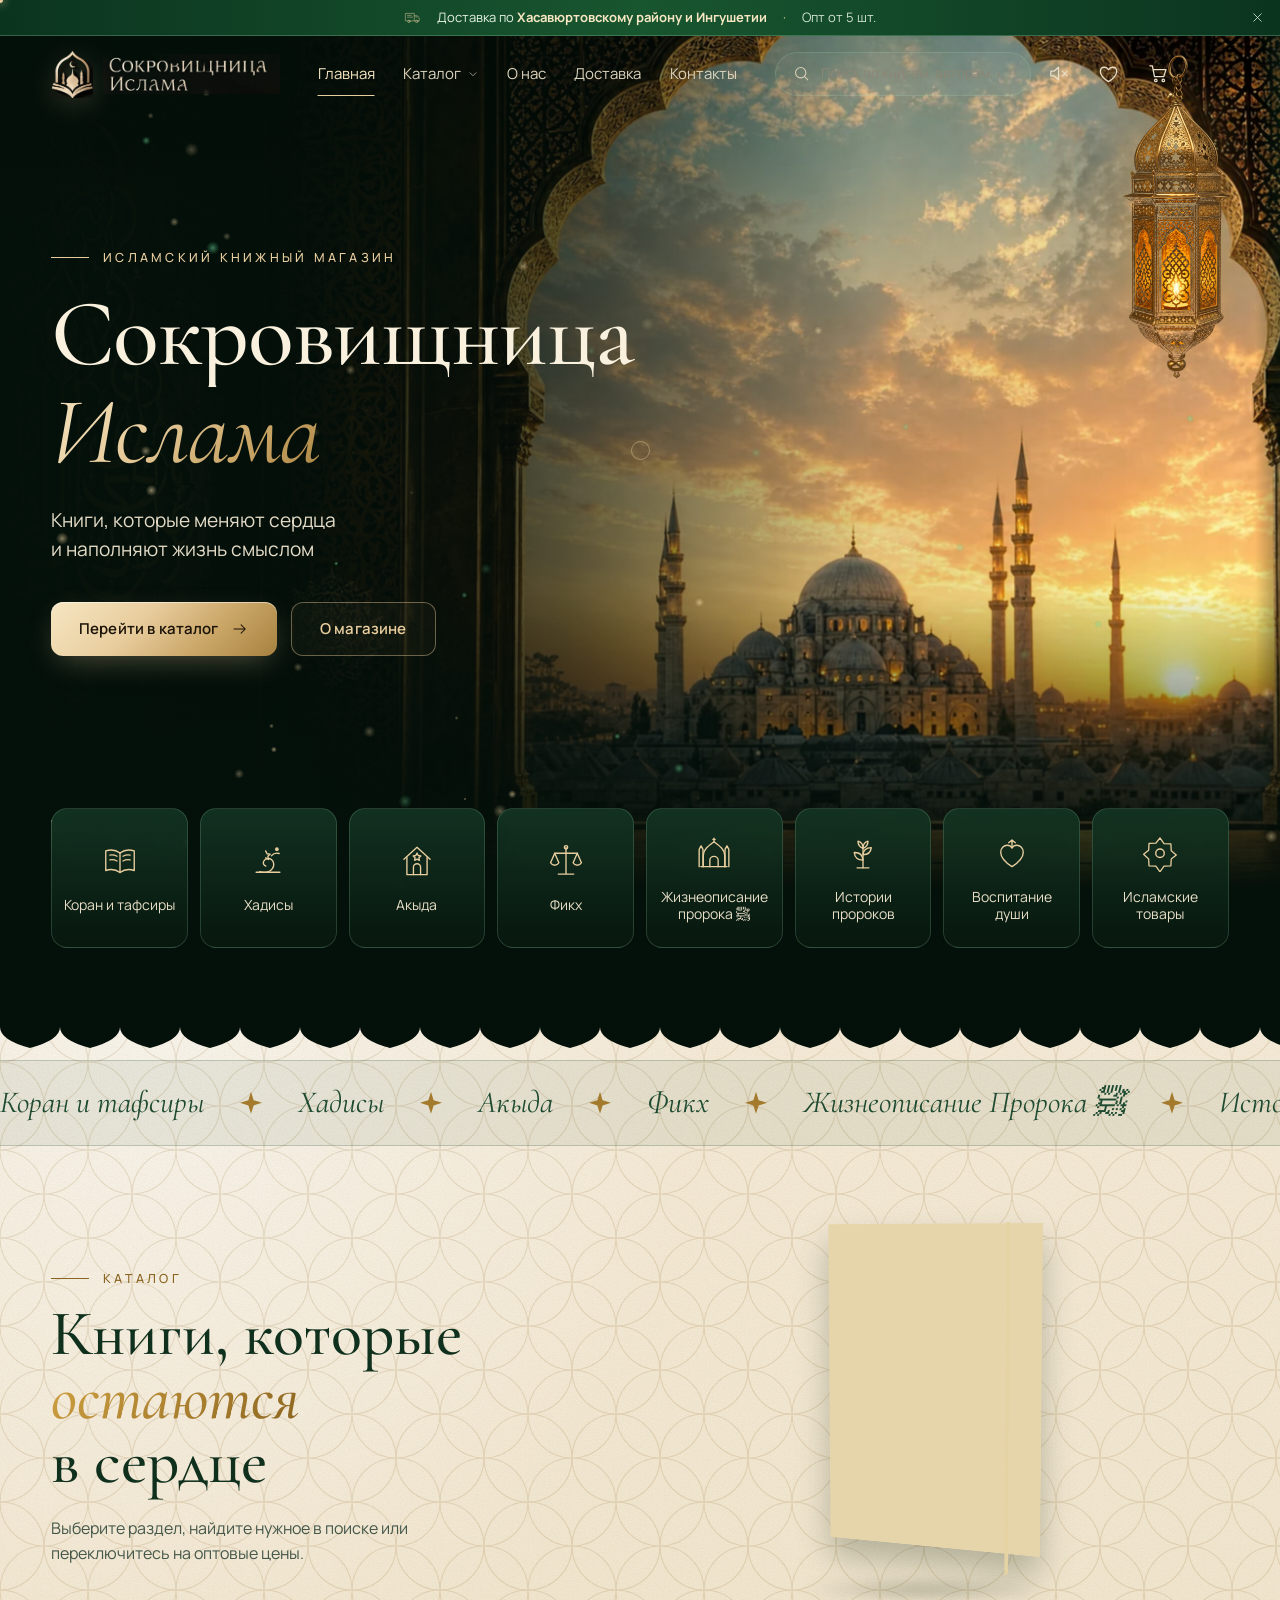
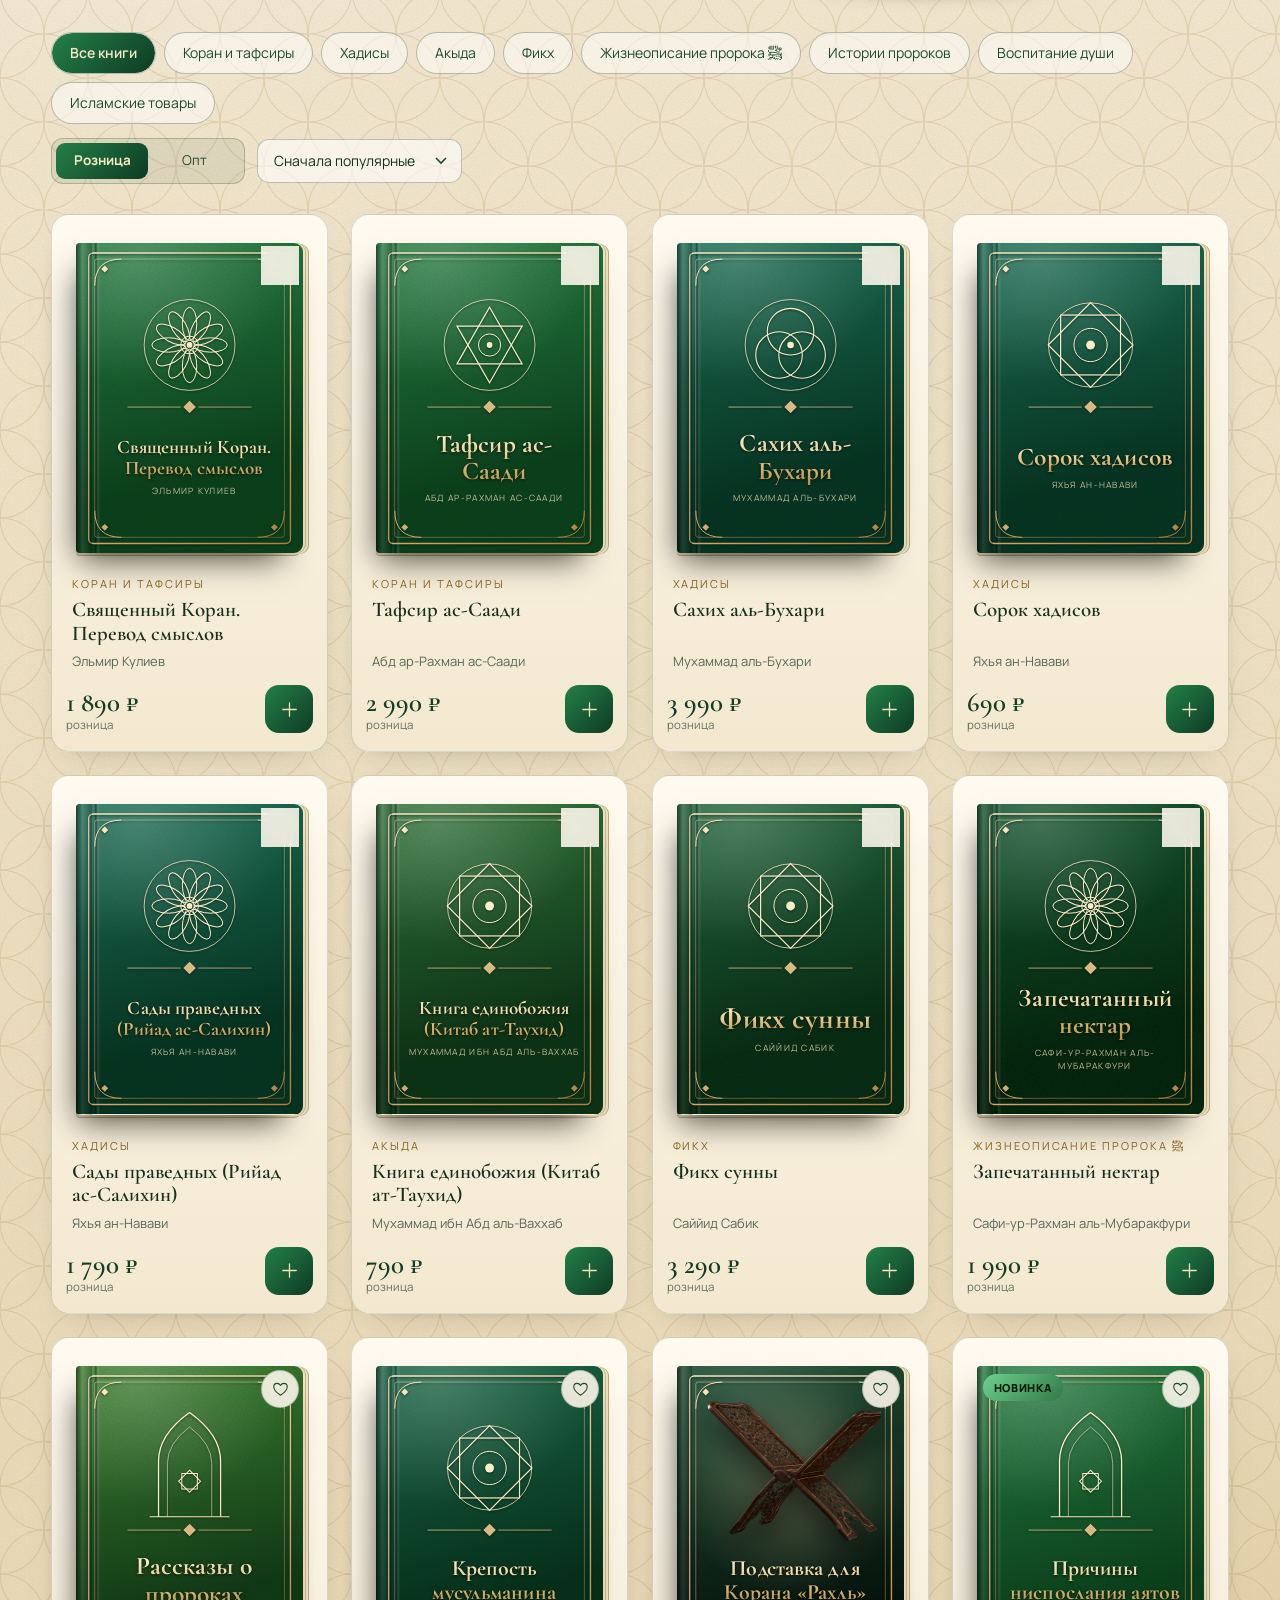
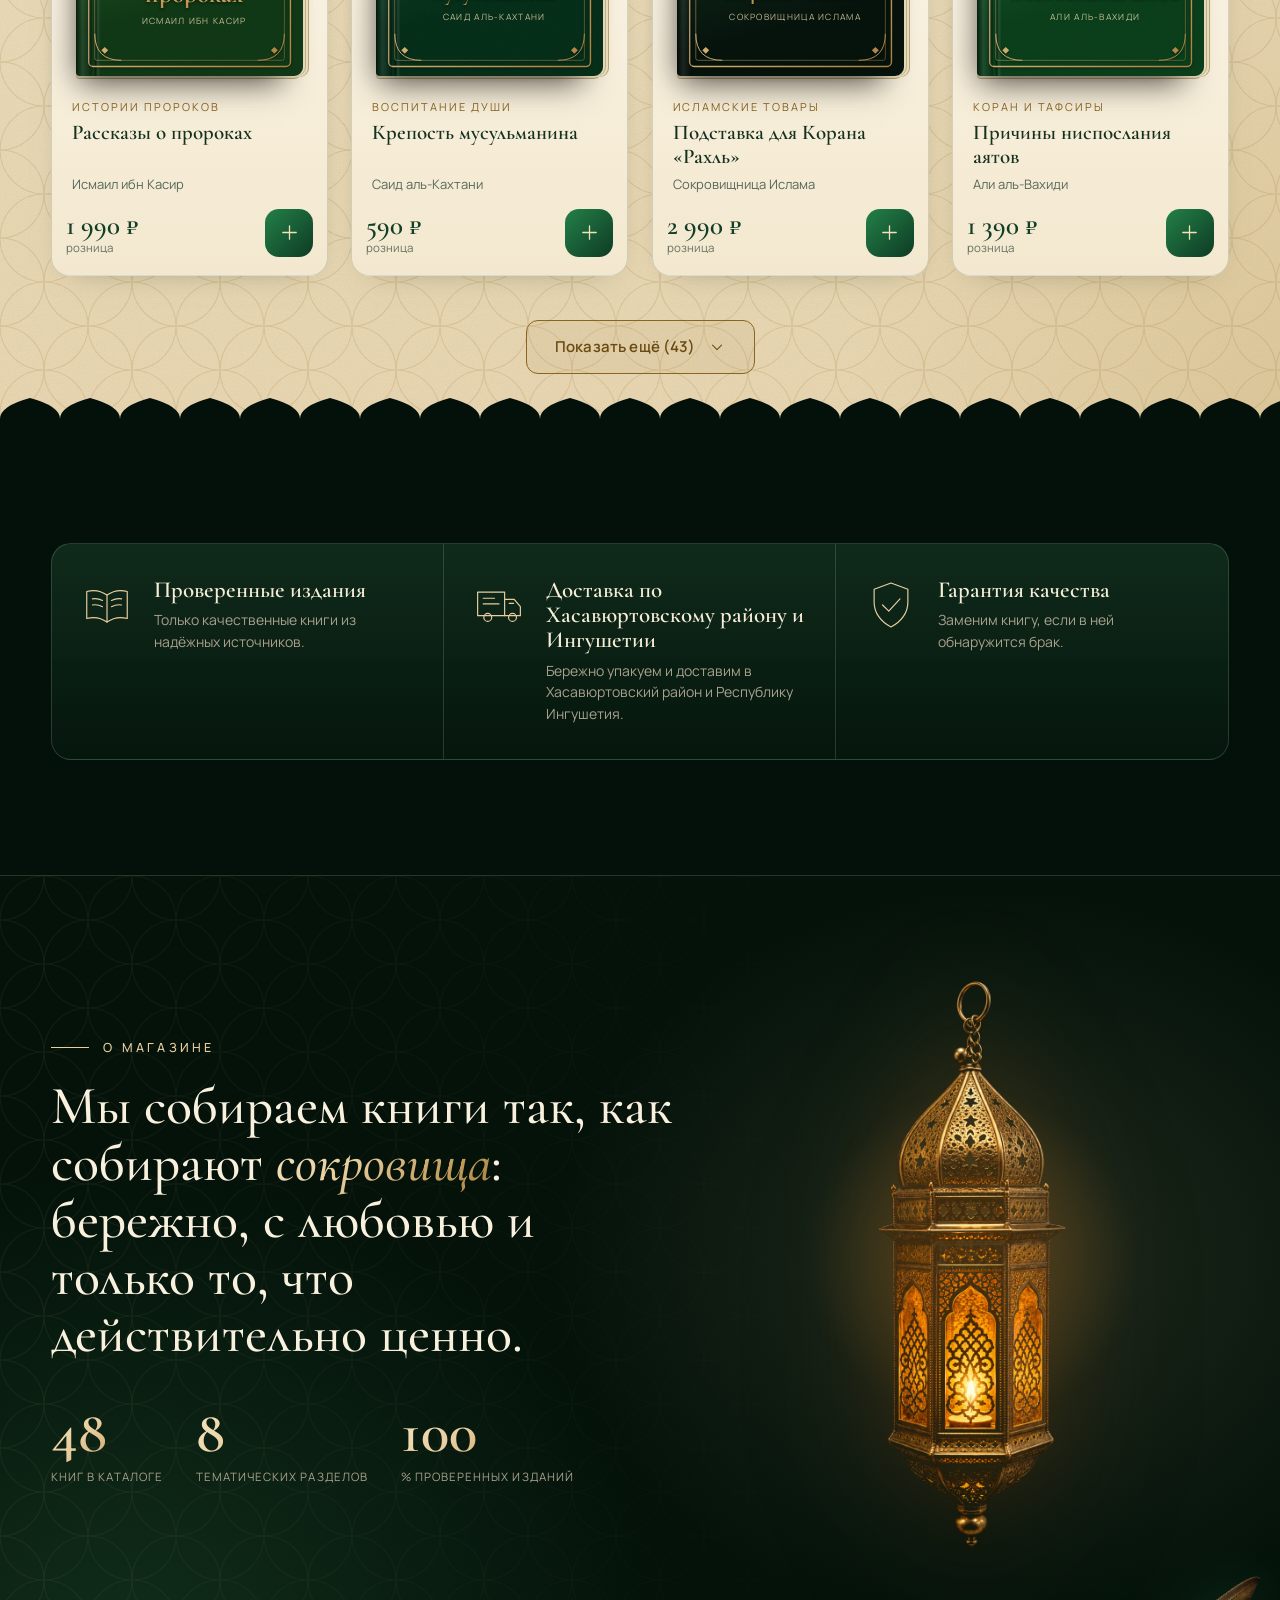
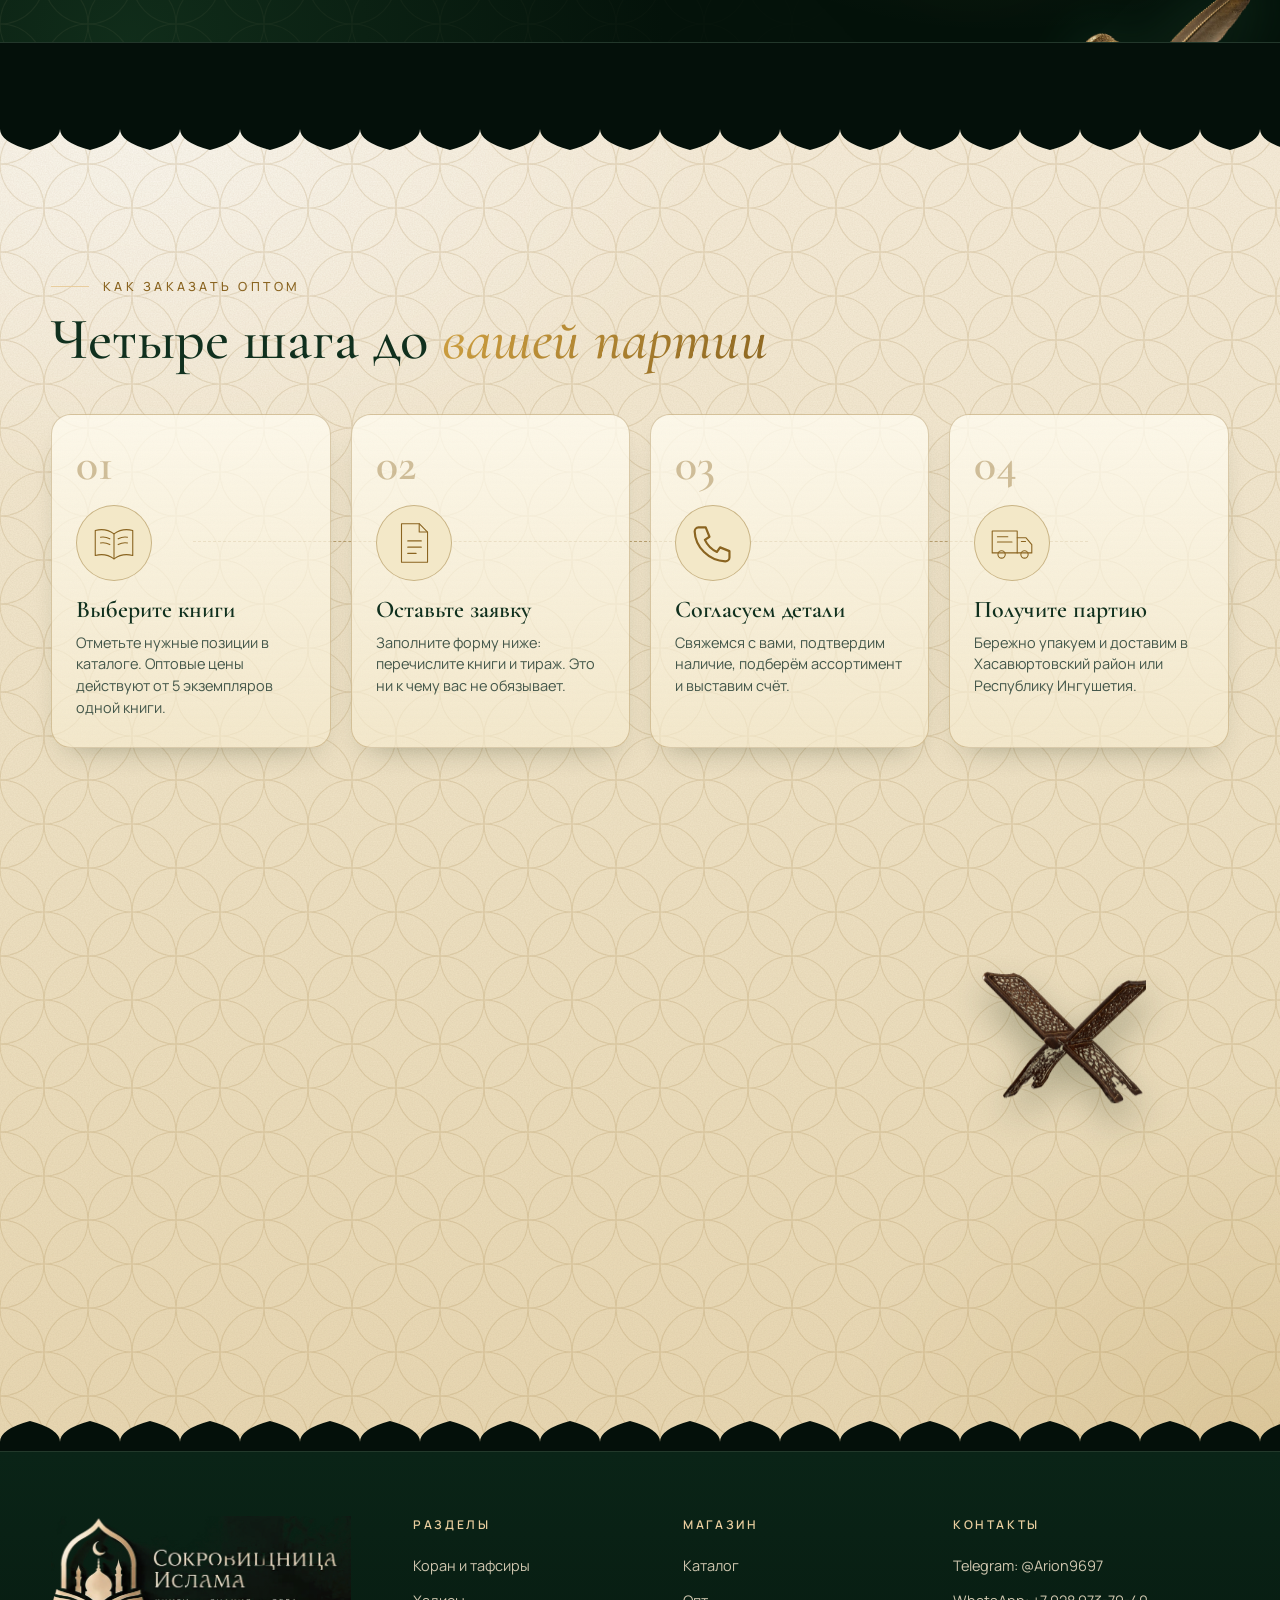
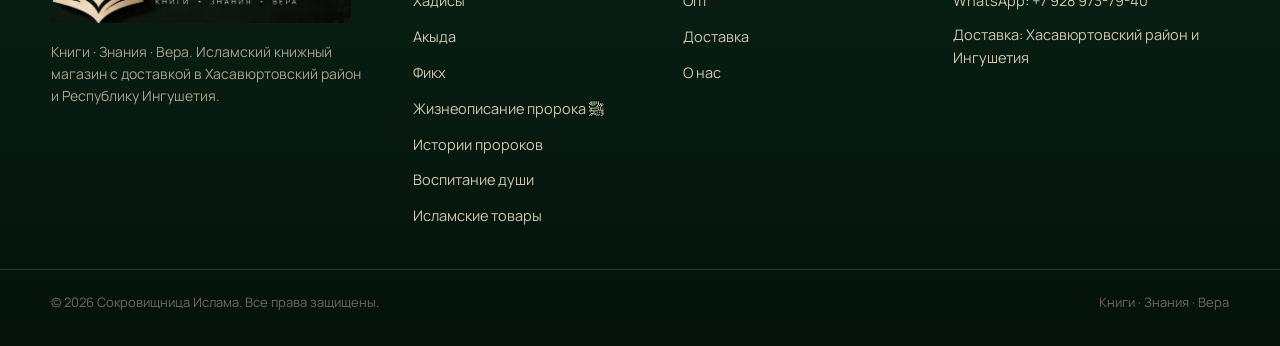
==== commit 8c5859e0: "Откат: вернуть прежний каталог (изменения пока не публикуем) Co-Authored-By: Claude Sonnet 5.5 <nore" ====
--- a/index.html
+++ b/index.html
@@ -4,7 +4,7 @@
 <meta charset="utf-8">
 <meta name="viewport" content="width=device-width,initial-scale=1,viewport-fit=cover">
 <title>Сокровищница Ислама — исламский книжный магазин</title>
-<meta name="description" content="Сокровищница Ислама — книги, которые меняют сердца и наполняют жизнь смыслом.">
+<meta name="description" content="Сокровищница Ислама — книги, которые меняют сердца и наполняют жизнь смыслом. Коран и тафсиры, хадисы, акыда, фикх, жизнеописание Пророка ﷺ, воспитание души.">
 <meta name="theme-color" content="#04100a">
 <link rel="icon" type="image/png" href="assets/favicon.png?v=2">
 <link rel="preconnect" href="https://fonts.googleapis.com">
@@ -210,8 +210,8 @@
       <span class="eyebrow">О магазине</span>
       <blockquote style="margin-top:20px">Мы собираем книги так, как собирают <em>сокровища</em>: бережно, с любовью и только то, что действительно ценно.</blockquote>
       <div class="stats">
-        <div class="stat"><b id="statBooks" data-count="0">0</b><span>книг в каталоге</span></div>
-        <div class="stat"><b id="statCats" data-count="0">0</b><span>тематических разделов</span></div>
+        <div class="stat"><b id="statBooks" data-count="48">0</b><span>книг в каталоге</span></div>
+        <div class="stat"><b id="statCats" data-count="8">0</b><span>тематических разделов</span></div>
         <div class="stat"><b data-count="100">0</b><span>% проверенных изданий</span></div>
       </div>
     </div>
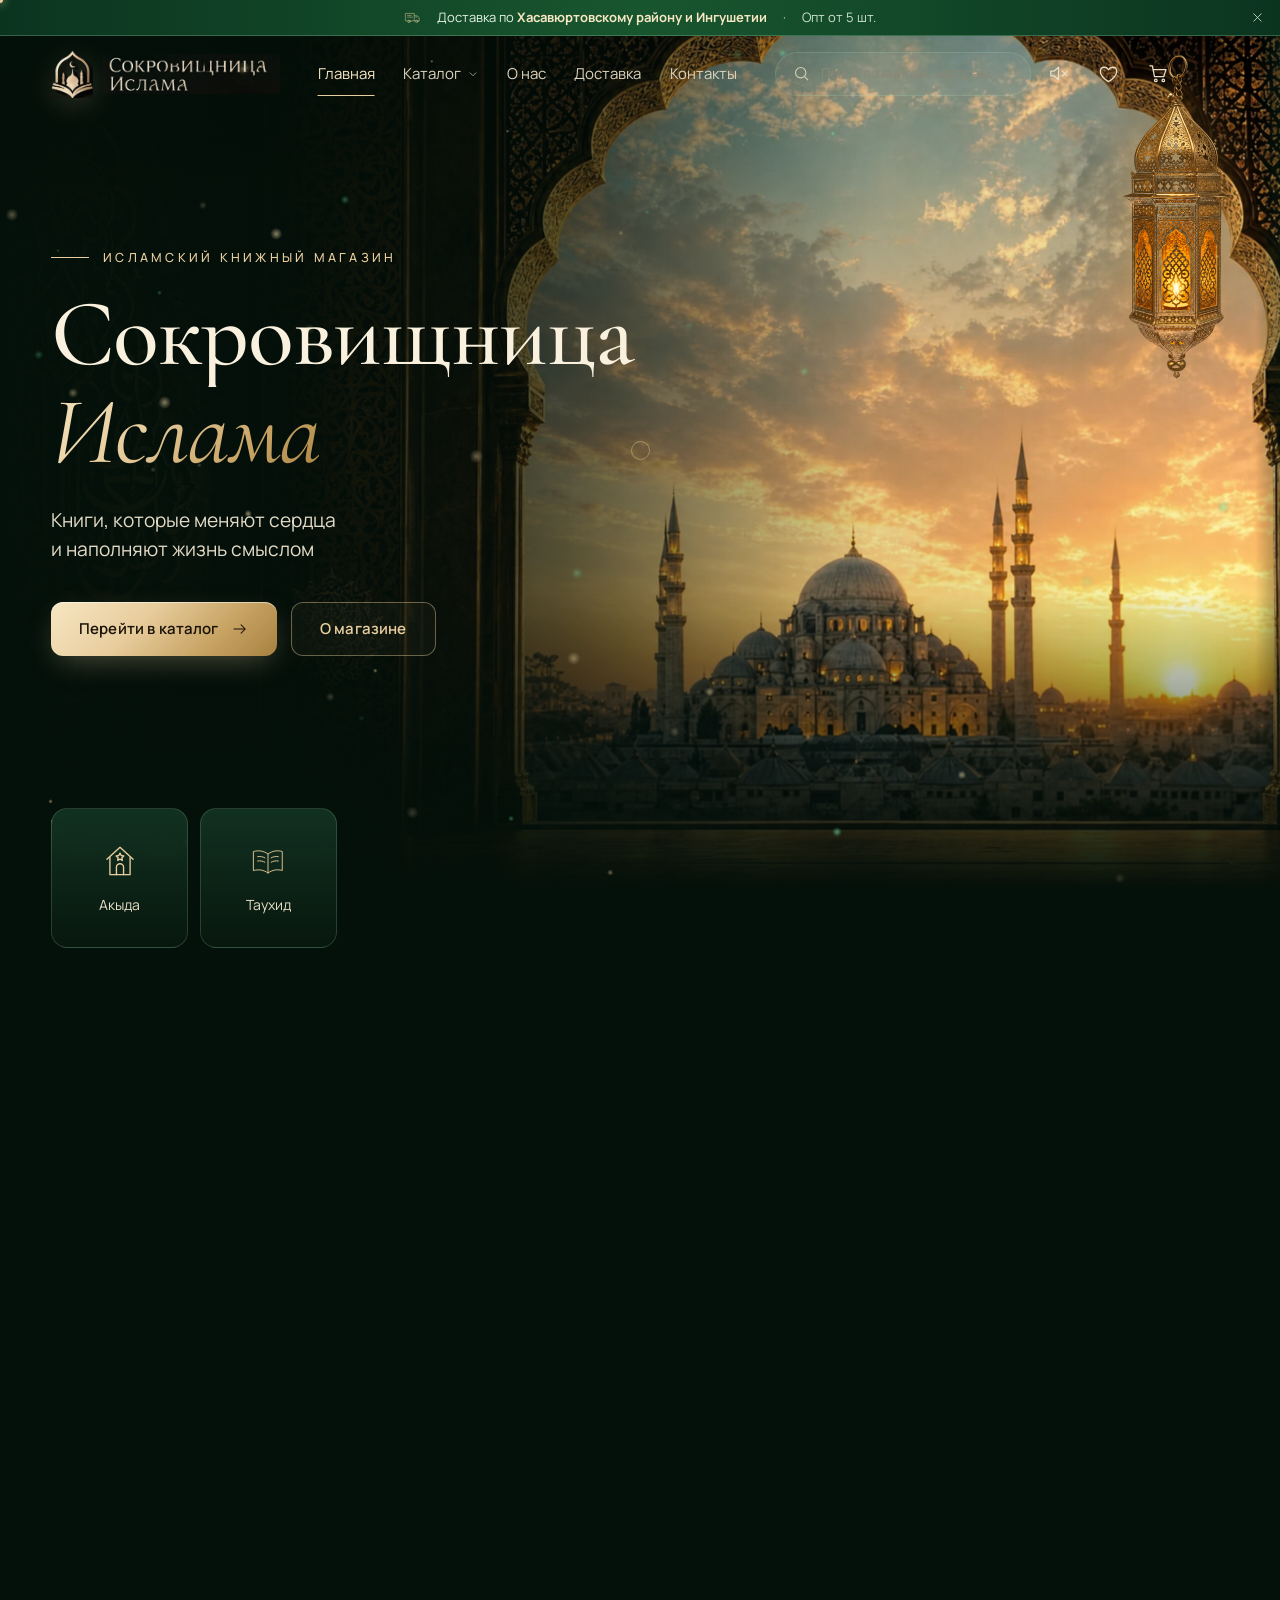
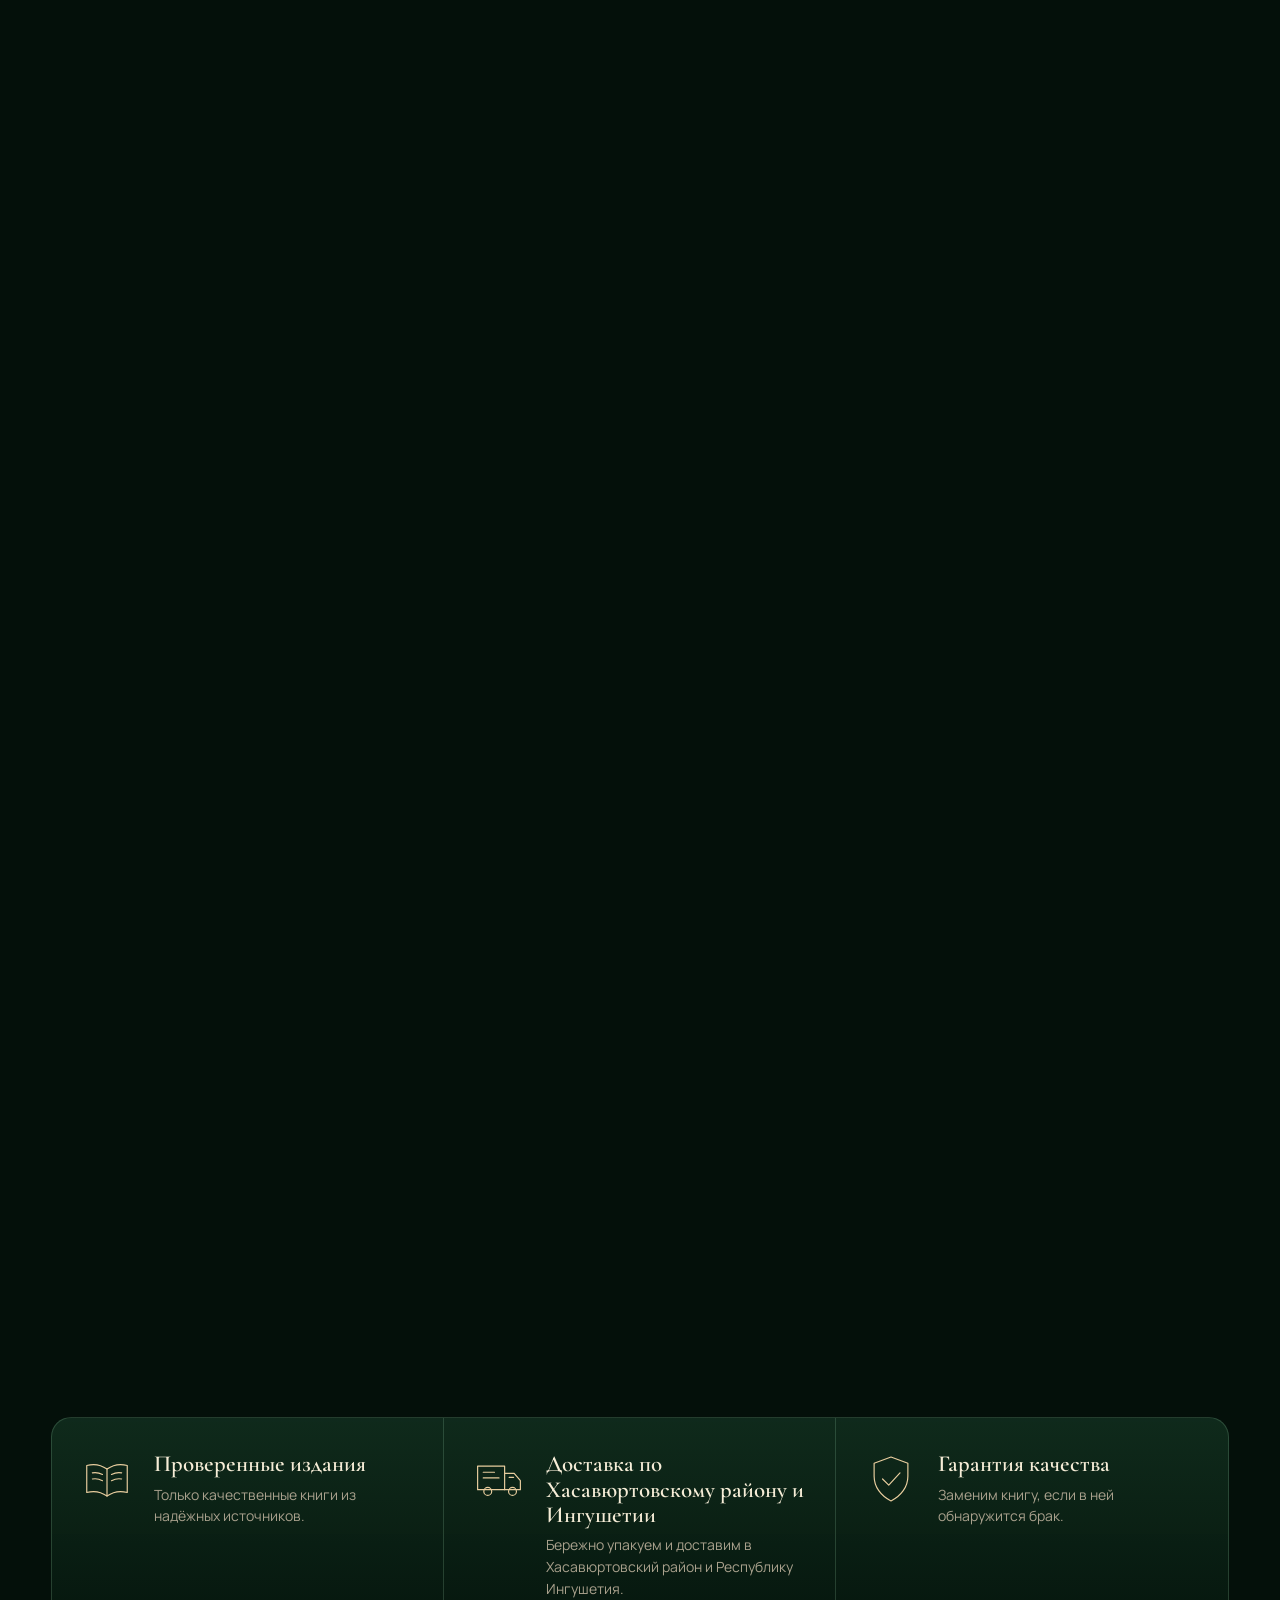
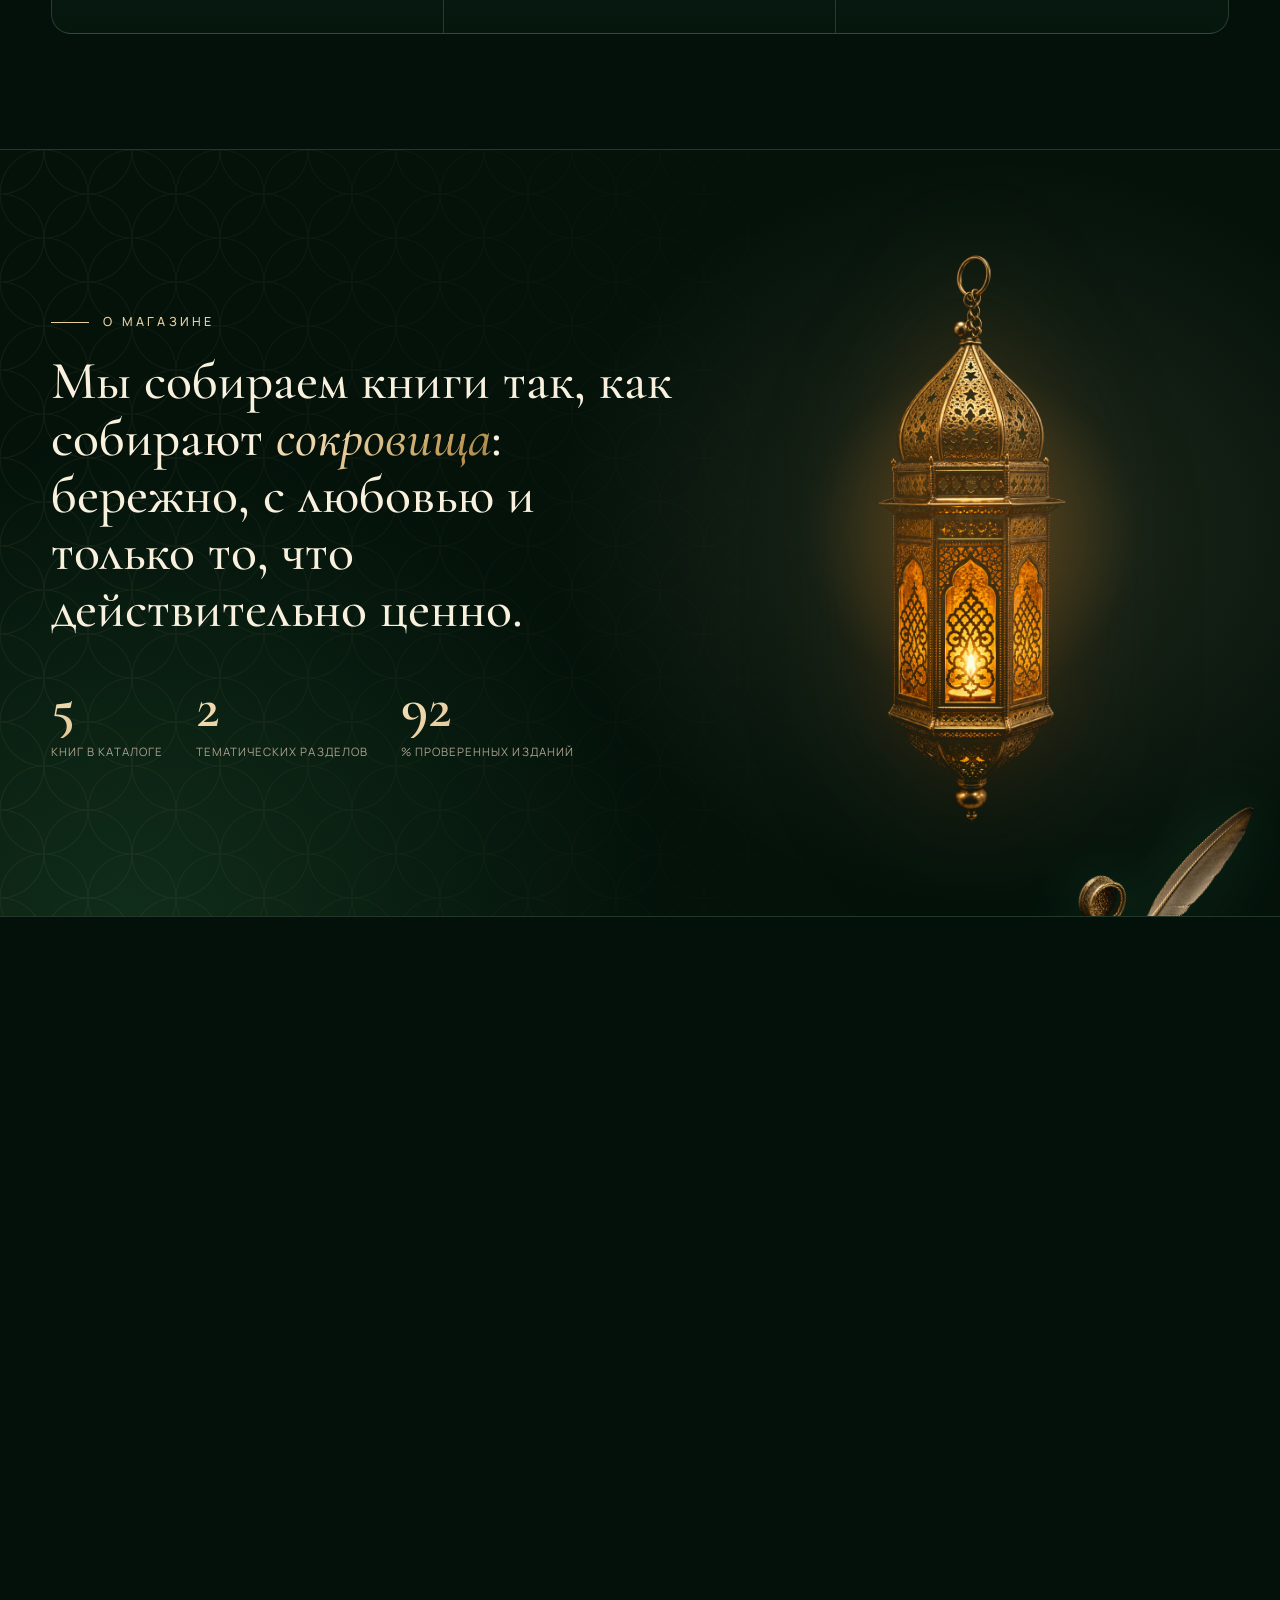
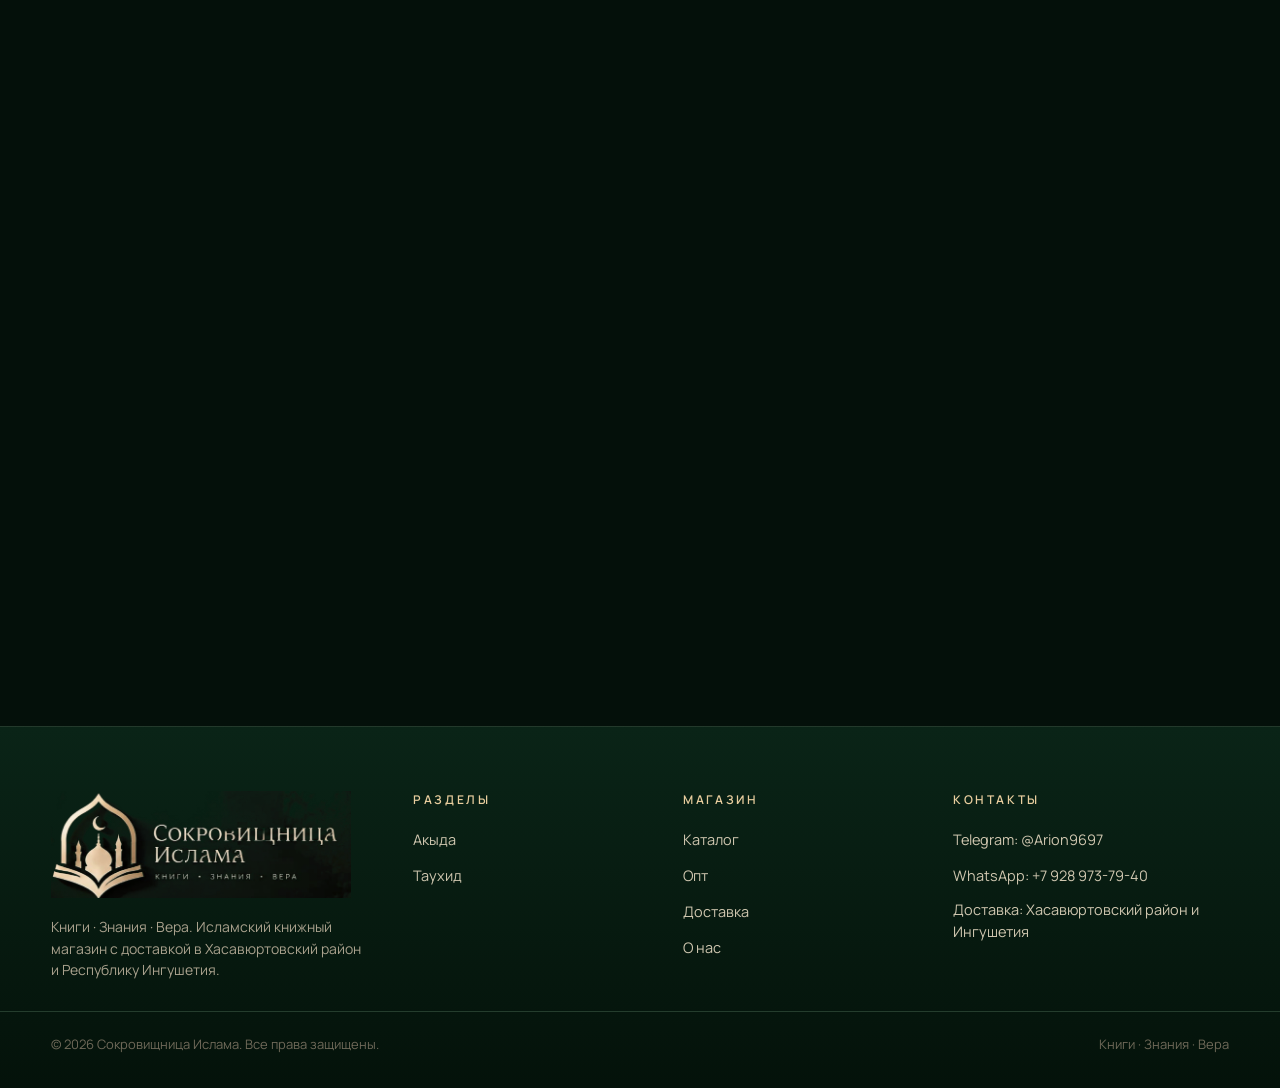
==== commit 82493802: "Новый каталог: пять книг, фон карточки под цвет книги, обложки-фото Co-Authored-By: Claude Sonnet 5." ====
--- a/index.html
+++ b/index.html
@@ -4,7 +4,7 @@
 <meta charset="utf-8">
 <meta name="viewport" content="width=device-width,initial-scale=1,viewport-fit=cover">
 <title>Сокровищница Ислама — исламский книжный магазин</title>
-<meta name="description" content="Сокровищница Ислама — книги, которые меняют сердца и наполняют жизнь смыслом. Коран и тафсиры, хадисы, акыда, фикх, жизнеописание Пророка ﷺ, воспитание души.">
+<meta name="description" content="Сокровищница Ислама — книги, которые меняют сердца и наполняют жизнь смыслом.">
 <meta name="theme-color" content="#04100a">
 <link rel="icon" type="image/png" href="assets/favicon.png?v=2">
 <link rel="preconnect" href="https://fonts.googleapis.com">
@@ -210,8 +210,8 @@
       <span class="eyebrow">О магазине</span>
       <blockquote style="margin-top:20px">Мы собираем книги так, как собирают <em>сокровища</em>: бережно, с любовью и только то, что действительно ценно.</blockquote>
       <div class="stats">
-        <div class="stat"><b id="statBooks" data-count="48">0</b><span>книг в каталоге</span></div>
-        <div class="stat"><b id="statCats" data-count="8">0</b><span>тематических разделов</span></div>
+        <div class="stat"><b id="statBooks" data-count="0">0</b><span>книг в каталоге</span></div>
+        <div class="stat"><b id="statCats" data-count="0">0</b><span>тематических разделов</span></div>
         <div class="stat"><b data-count="100">0</b><span>% проверенных изданий</span></div>
       </div>
     </div>
--- a/css/style.css
+++ b/css/style.css
@@ -256,7 +256,7 @@
 .art small{position:relative;font-size:9.5px;letter-spacing:.18em;text-transform:uppercase;color:rgba(232,205,158,.7)}
 .badge-n{position:absolute;top:22px;left:16px;z-index:6;padding:5px 11px;border-radius:999px;font-size:11px;font-weight:800;letter-spacing:.06em;text-transform:uppercase;color:#1a1206;background:var(--grad-gold)}
 .badge-n.new{background:linear-gradient(135deg,#6fd08f,#2f7a47);color:#04150a}
-.wish{position:absolute;top:18px;right:14px;z-index:6;width:38px;height:38px;border-radius:50%;display:grid;place-items:center;background:rgba(4,16,10,.6);backdrop-filter:blur(6px);border:1px solid var(--line);color:#e8dfc8;
+.wish{position:absolute;top:2px;right:8px;z-index:6;width:38px;height:38px;border-radius:50%;display:grid;place-items:center;background:rgba(4,16,10,.6);backdrop-filter:blur(6px);border:1px solid var(--line);color:#e8dfc8;
   transition:transform .4s var(--ease),color .3s,border-color .3s}
 .wish .ico{font-size:19px;transition:transform .4s cubic-bezier(.3,1.8,.5,1)}
 .wish:hover{transform:scale(1.12);border-color:var(--gold);color:var(--gold-hi)}
@@ -851,4 +851,20 @@
 .promo-opt{position:relative;display:inline-flex;gap:16px;color:#cfe2cf}
 .promo-opt i{font-style:normal;color:var(--gold)}
 @media (max-width:860px){ .promo-opt{display:none} .promo{justify-content:center} }
-@media (max-width:600px){ .promo{font-size:11px;gap:8px;padding:0 36px 0 8px} .promo-ico{display:none} }+
+@media (max-width:600px){ .promo{font-size:11px;gap:8px;padding:0 36px 0 8px} .promo-ico{display:none} }
+/* настоящие обложки (фото): без «среза страниц» справа и снизу и без тёмной полосы корешка, тень ровная — книга стоит прямо */
+.cover:has(img.real){box-shadow:0 16px 28px -12px rgba(0,0,0,.65)}
+.card:hover .cover:has(img.real){box-shadow:0 20px 34px -12px rgba(0,0,0,.7)}
+.cover:has(img.real)::before{display:none}
+
+/* «вид сбоку» (книга с флагом side в books.js): повёрнута влево, с левой стороны виден корешок цвета книги */
+.cover.side3d:has(img.real){overflow:visible;transform-style:preserve-3d;border-radius:3px 6px 6px 3px;
+  transform:rotateX(var(--rx)) rotateY(calc(var(--ry) + 20deg))}
+.cover.side3d:has(img.real) img.real{border-radius:inherit;backface-visibility:hidden}
+.cover.side3d:has(img.real)::after{display:none}
+.cover.side3d:has(img.real)::before{display:block;left:-17px;right:auto;top:.6%;bottom:.6%;width:34px;z-index:1;
+  background:linear-gradient(90deg,color-mix(in srgb,var(--spine,#2b4590) 35%,#fff),color-mix(in srgb,var(--spine,#2b4590) 18%,#fff) 45%,color-mix(in srgb,var(--spine,#2b4590) 45%,#fff) 80%,color-mix(in srgb,var(--spine,#2b4590) 70%,#fff));
+  box-shadow:inset 0 0 0 1px rgba(255,235,180,.22);
+  transform:translateZ(-17px) rotateY(-90deg);border-radius:1px}
+.cover.side3d .glare{border-radius:inherit}
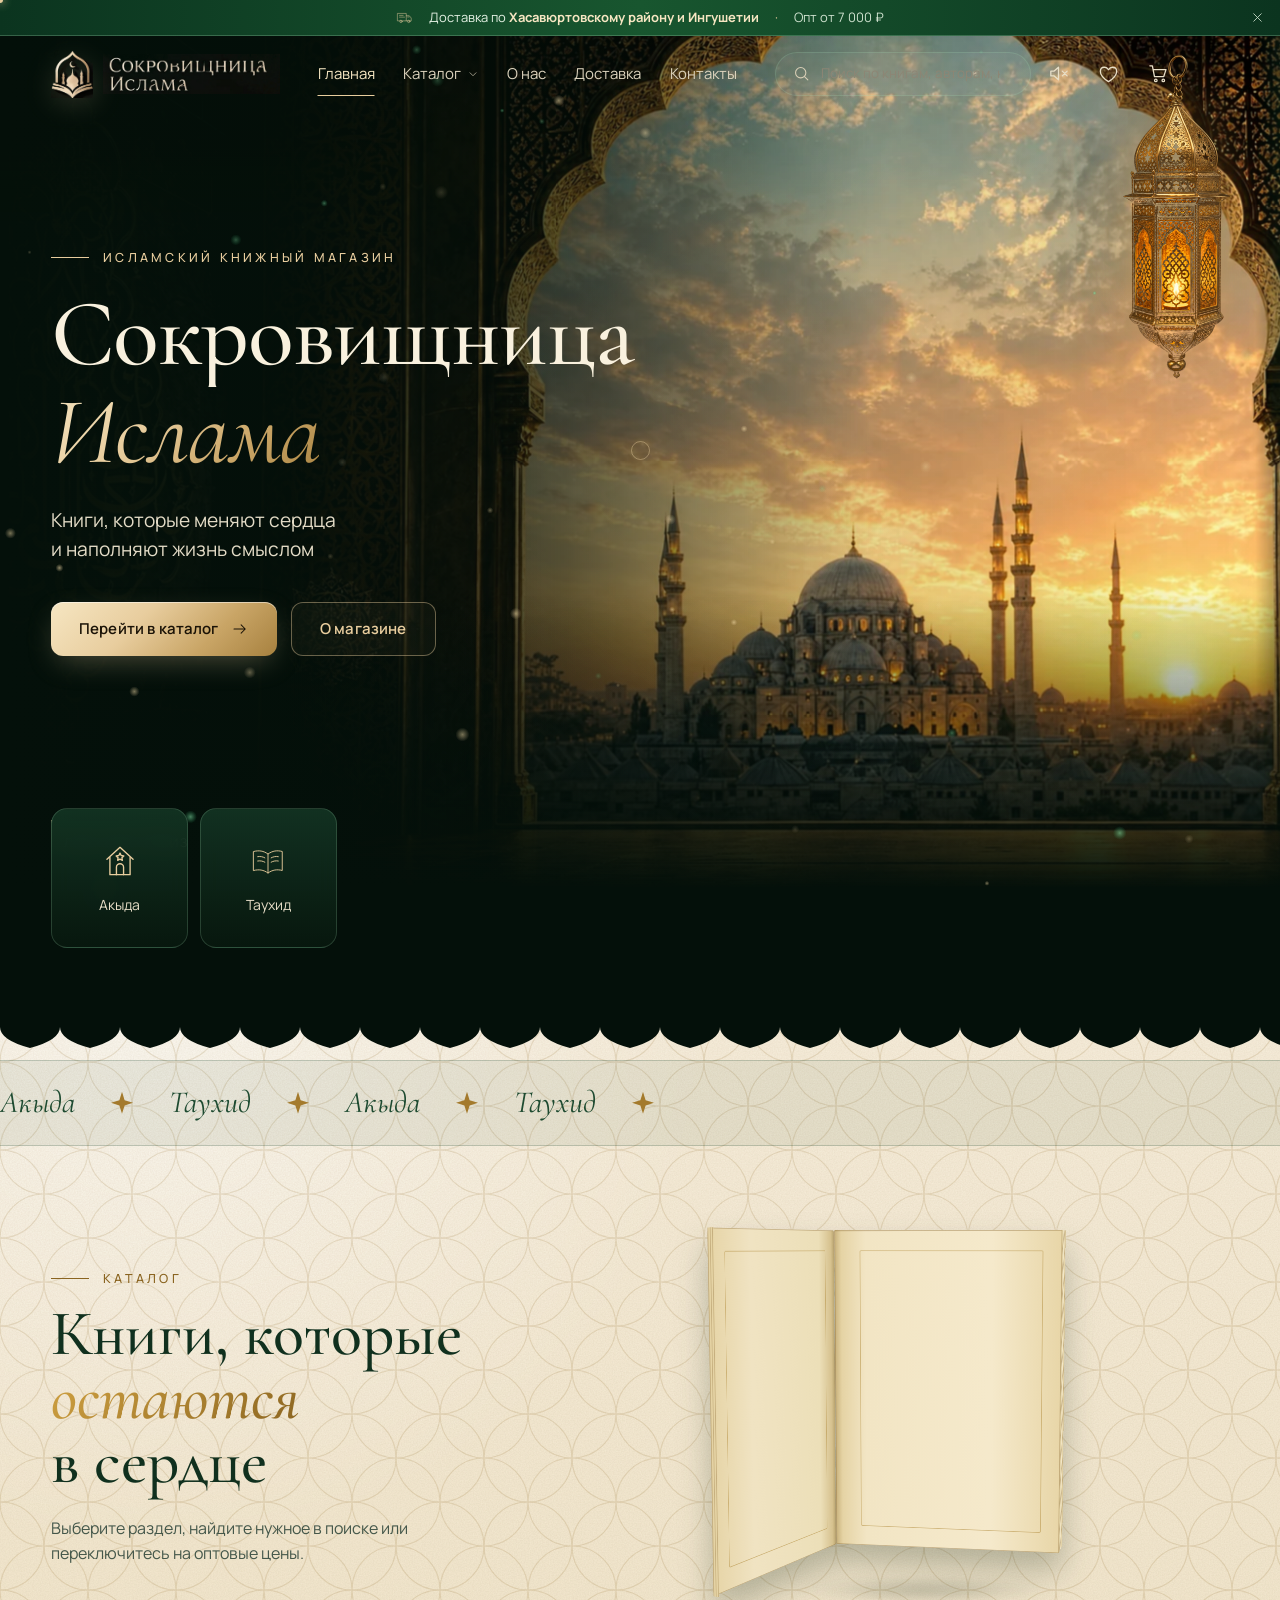
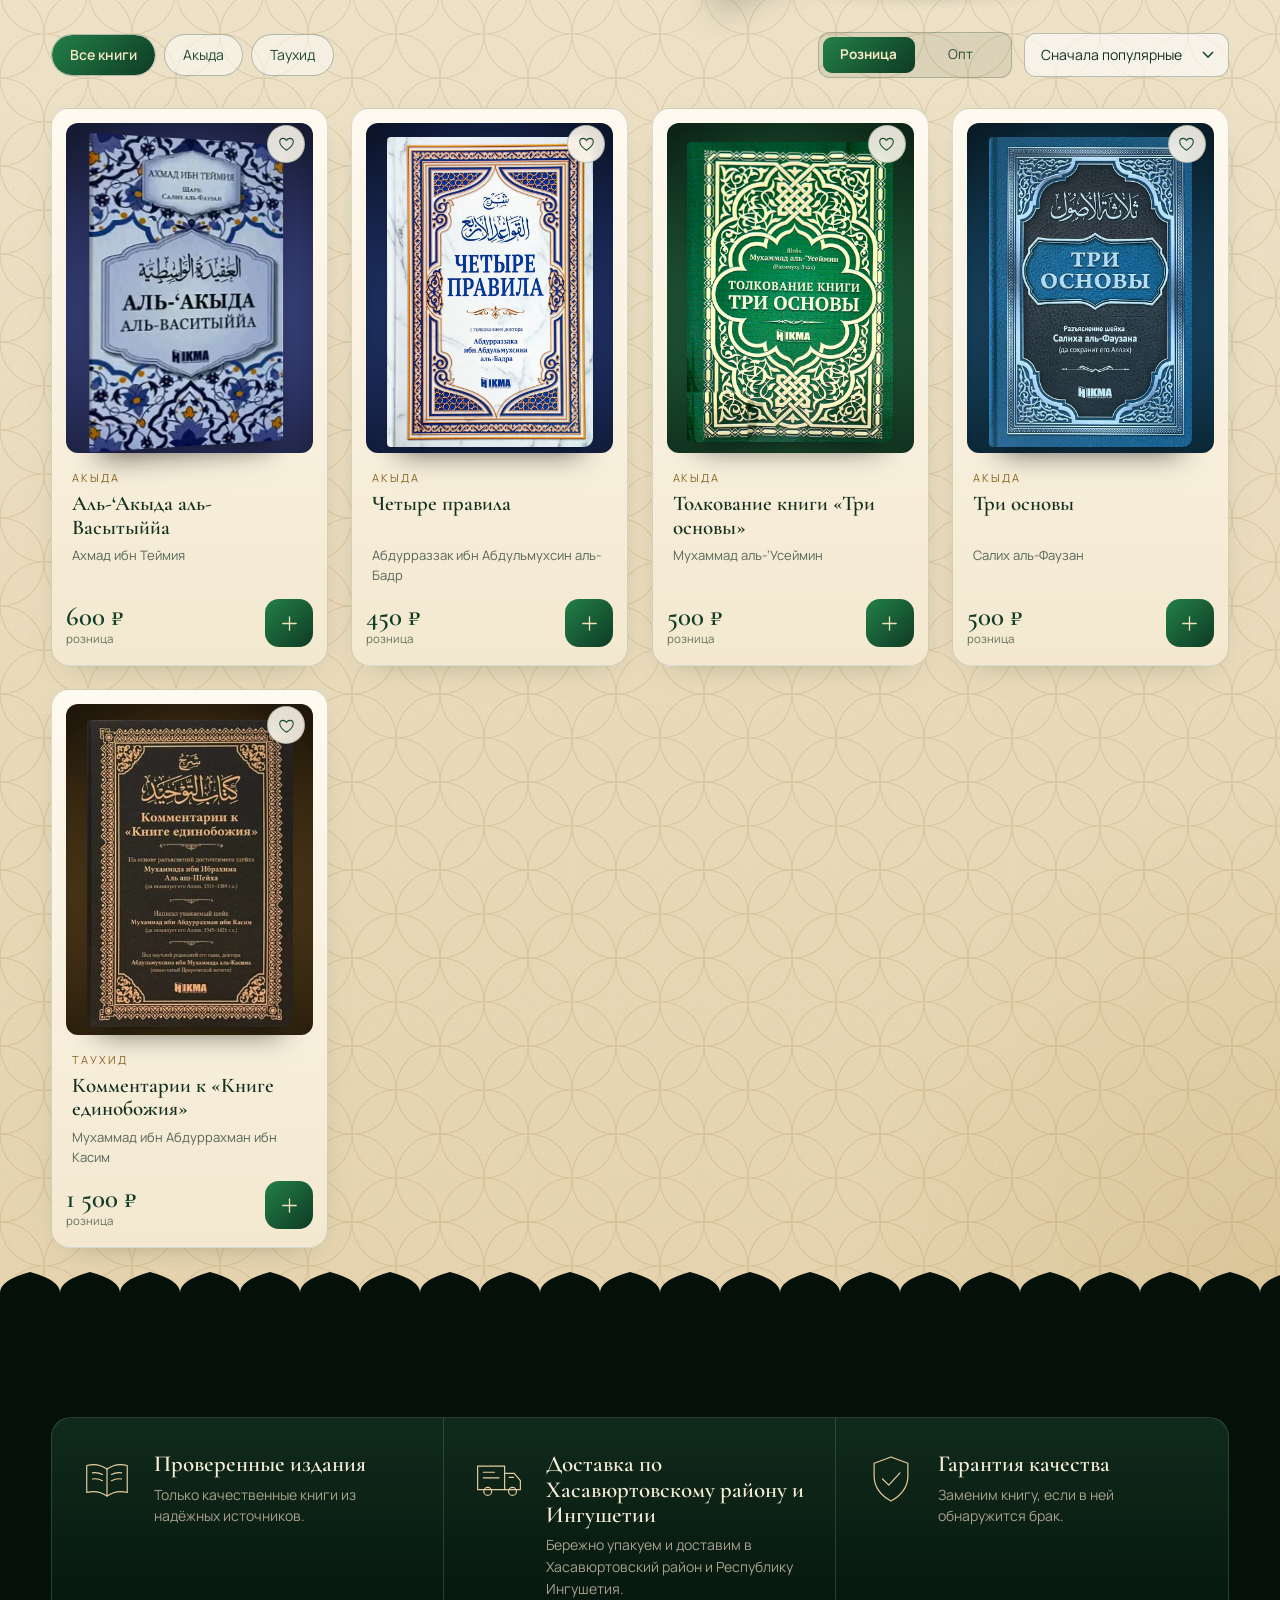
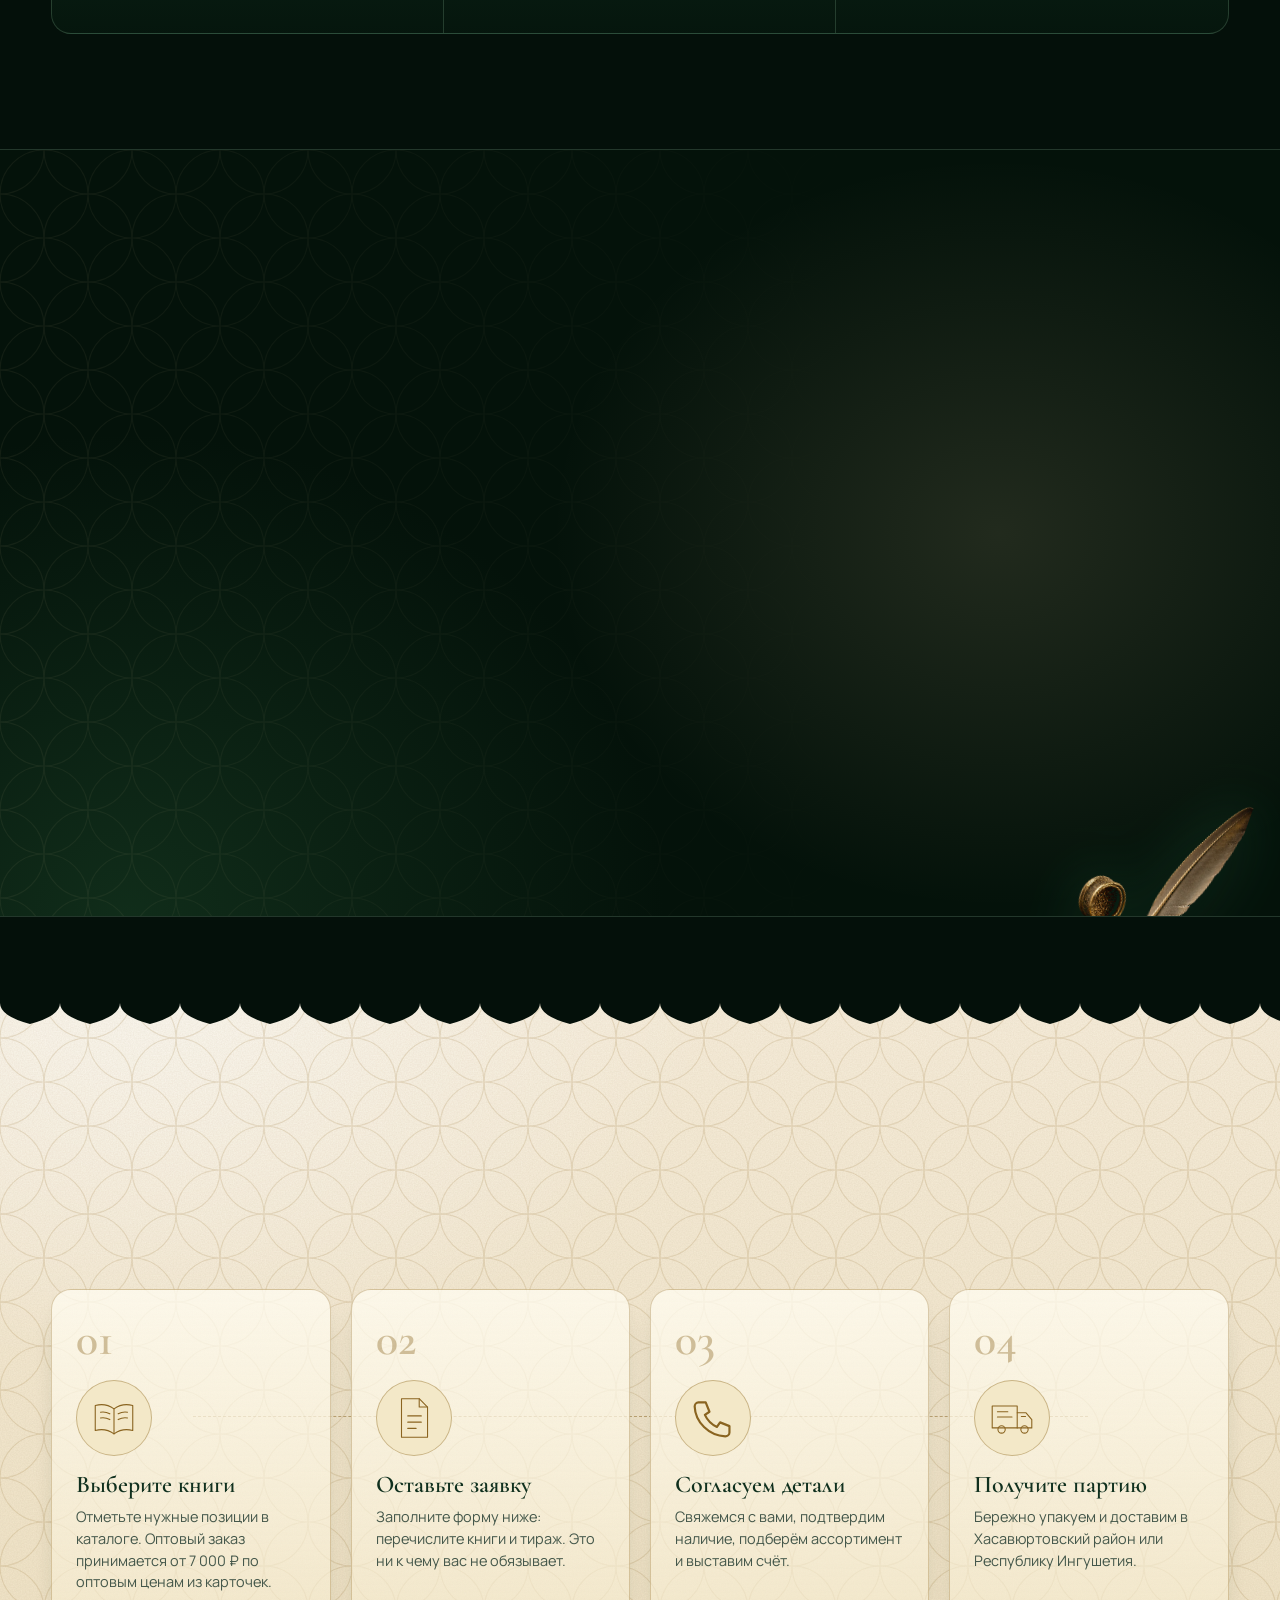
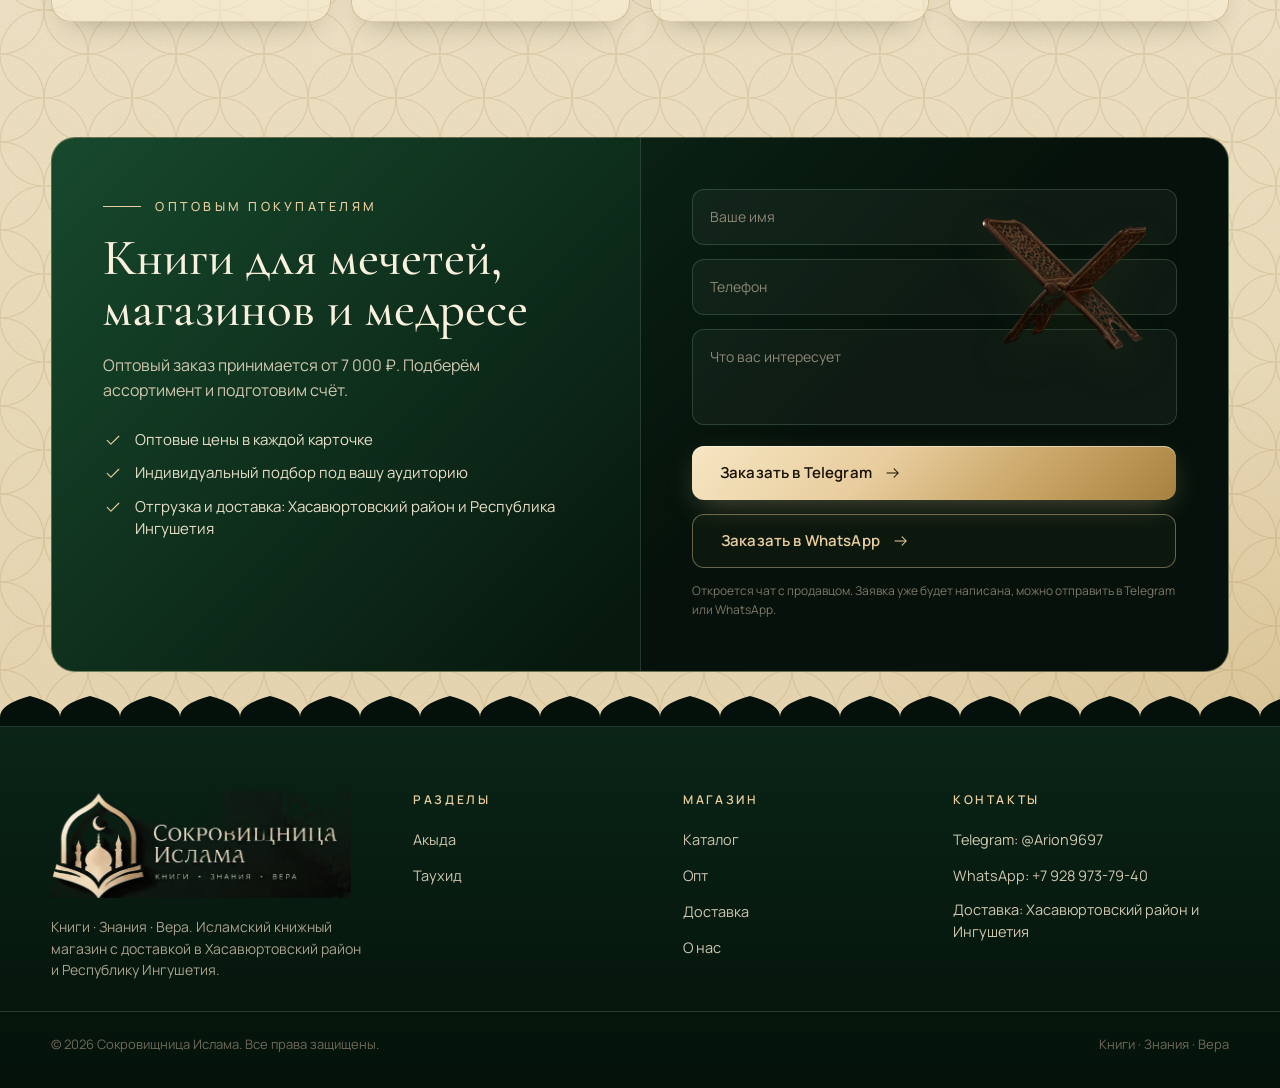
==== commit f4a313d4: "Оптовый заказ принимается от 7 000 ₽: тексты, корзина, проверка суммы Co-Authored-By: Claude Sonnet " ====
--- a/index.html
+++ b/index.html
@@ -70,7 +70,7 @@
 <div class="promo" id="promo" role="region" aria-label="Условия доставки">
   <svg class="ico promo-ico" aria-hidden="true"><use href="#i-truck"/></svg>
   <span class="promo-t">Доставка по <b>Хасавюртовскому району и Ингушетии</b></span>
-  <span class="promo-opt"><i aria-hidden="true">·</i>Опт от 5 шт.</span>
+  <span class="promo-opt"><i aria-hidden="true">·</i>Опт от 7 000 ₽</span>
   <button class="promo-x" type="button" id="promoX" aria-label="Закрыть плашку"><svg class="ico"><use href="#i-close"/></svg></button>
 </div>
 
@@ -235,7 +235,7 @@
       <span class="step-n">01</span>
       <svg class="ico"><use href="#i-book"/></svg>
       <h3>Выберите книги</h3>
-      <p>Отметьте нужные позиции в каталоге. Оптовые цены действуют от 5 экземпляров одной книги.</p>
+      <p>Отметьте нужные позиции в каталоге. Оптовый заказ принимается от 7 000 ₽ по оптовым ценам из карточек.</p>
     </li>
     <li class="step" data-reveal style="--d:120ms">
       <span class="step-n">02</span>
@@ -266,7 +266,7 @@
     <div class="opt-l">
       <span class="eyebrow">Оптовым покупателям</span>
       <h2>Книги для мечетей, магазинов и медресе</h2>
-      <p>Специальные оптовые цены от 5 экземпляров одной позиции. Подберём ассортимент и подготовим счёт.</p>
+      <p>Оптовый заказ принимается от 7 000 ₽. Подберём ассортимент и подготовим счёт.</p>
       <ul>
         <li><svg class="ico"><use href="#i-check"/></svg> Оптовые цены в каждой карточке</li>
         <li><svg class="ico"><use href="#i-check"/></svg> Индивидуальный подбор под вашу аудиторию</li>
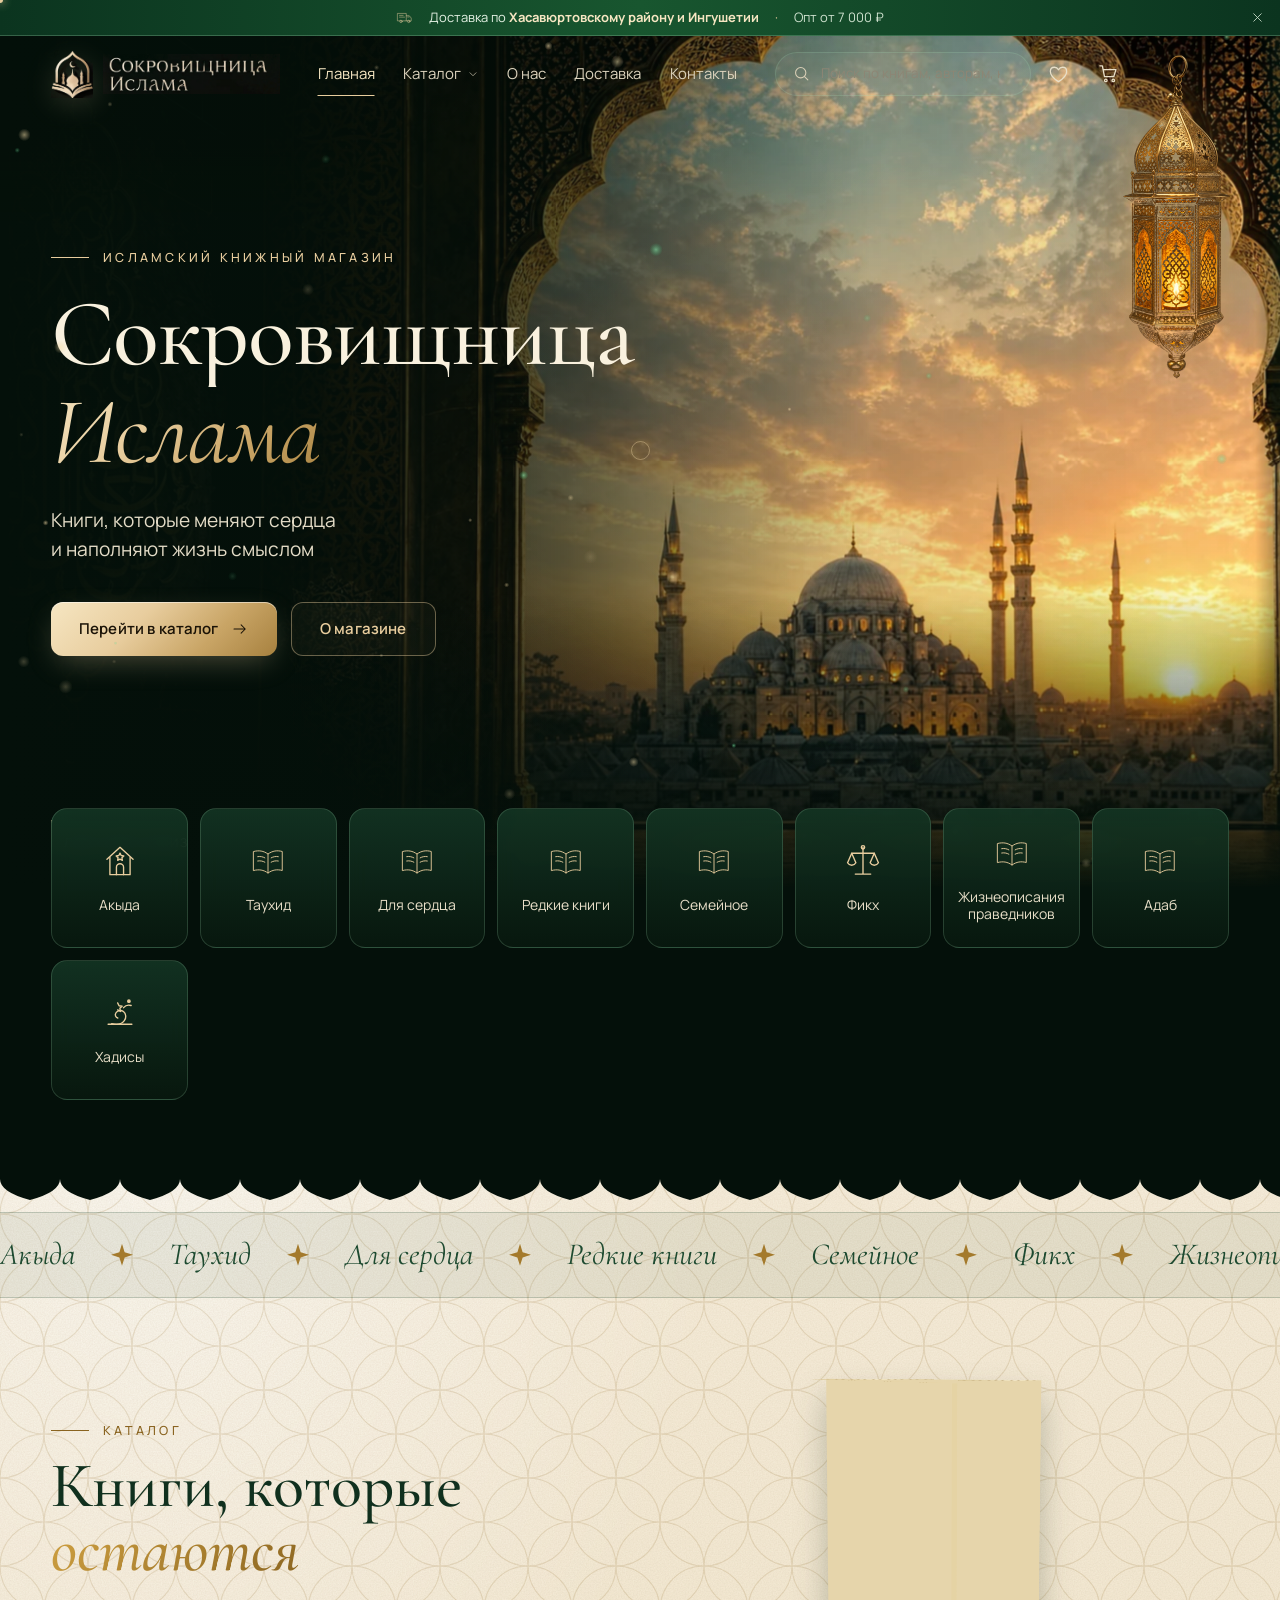
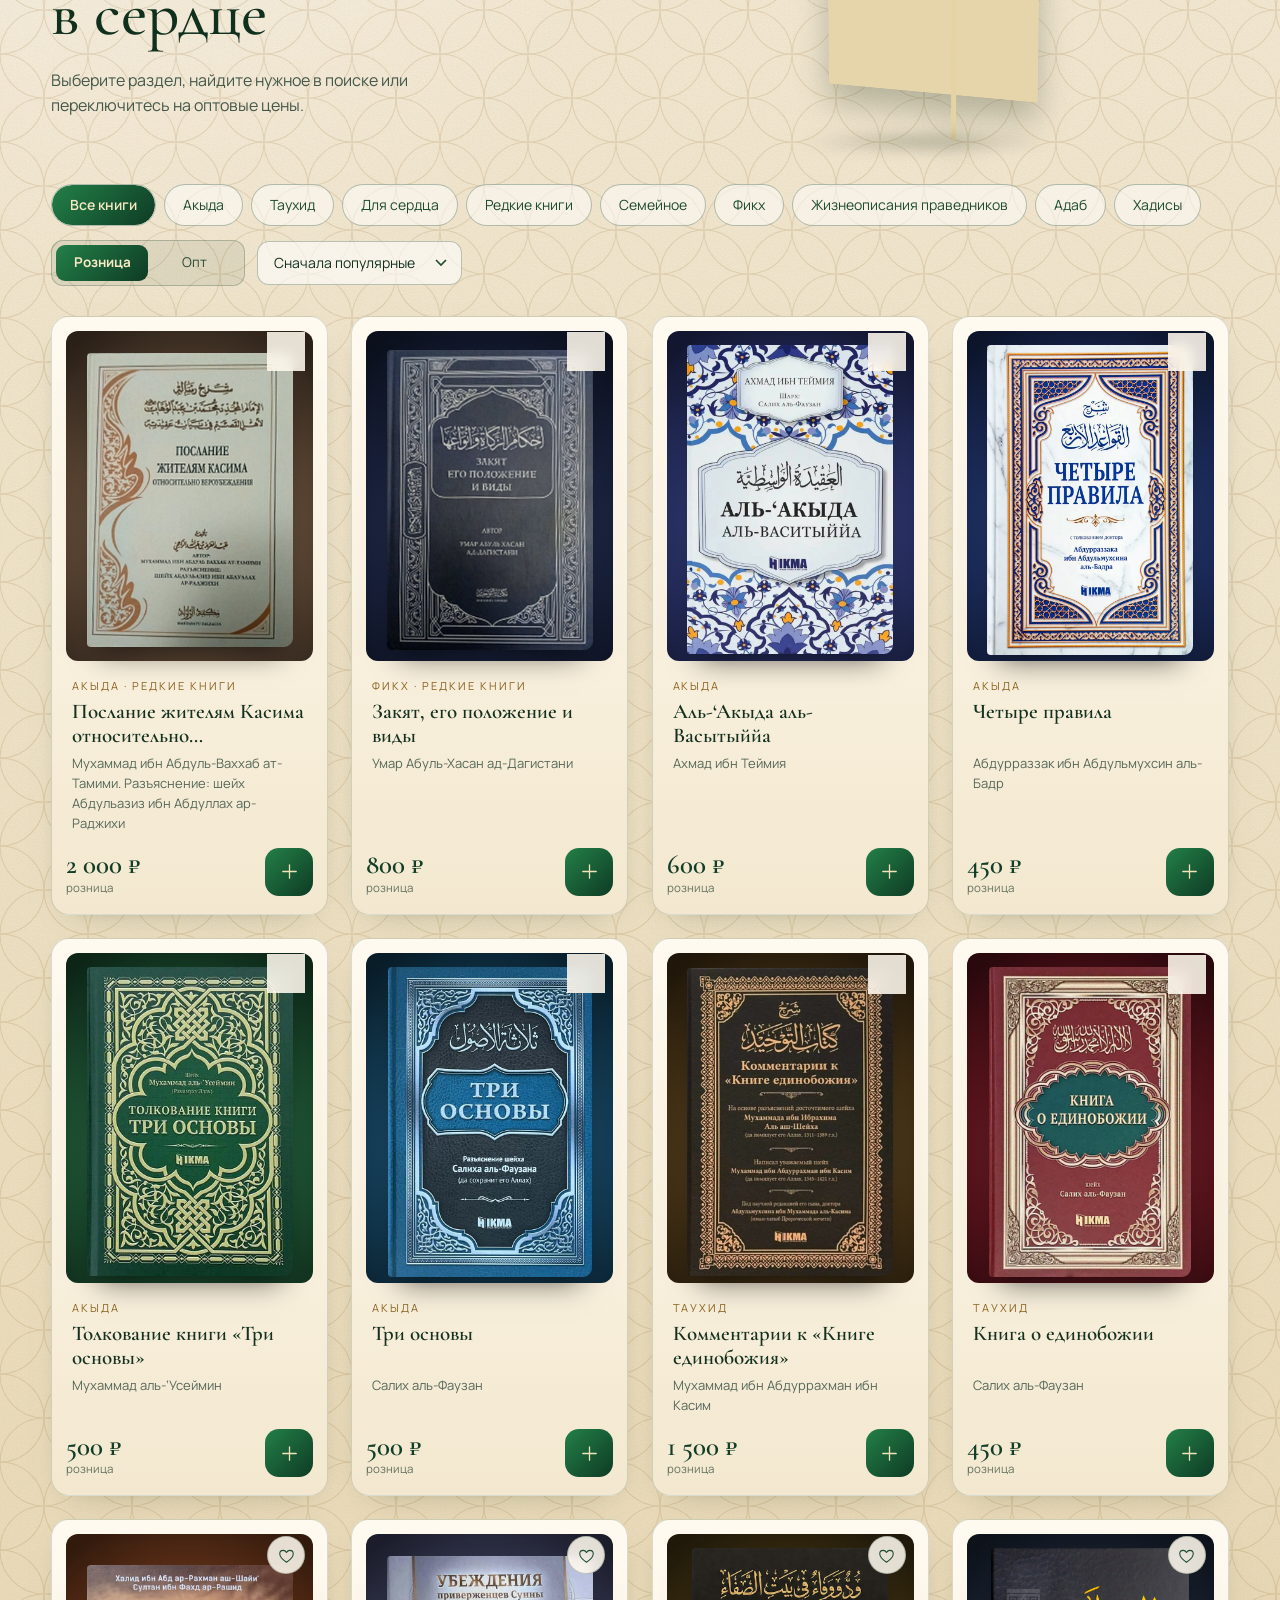
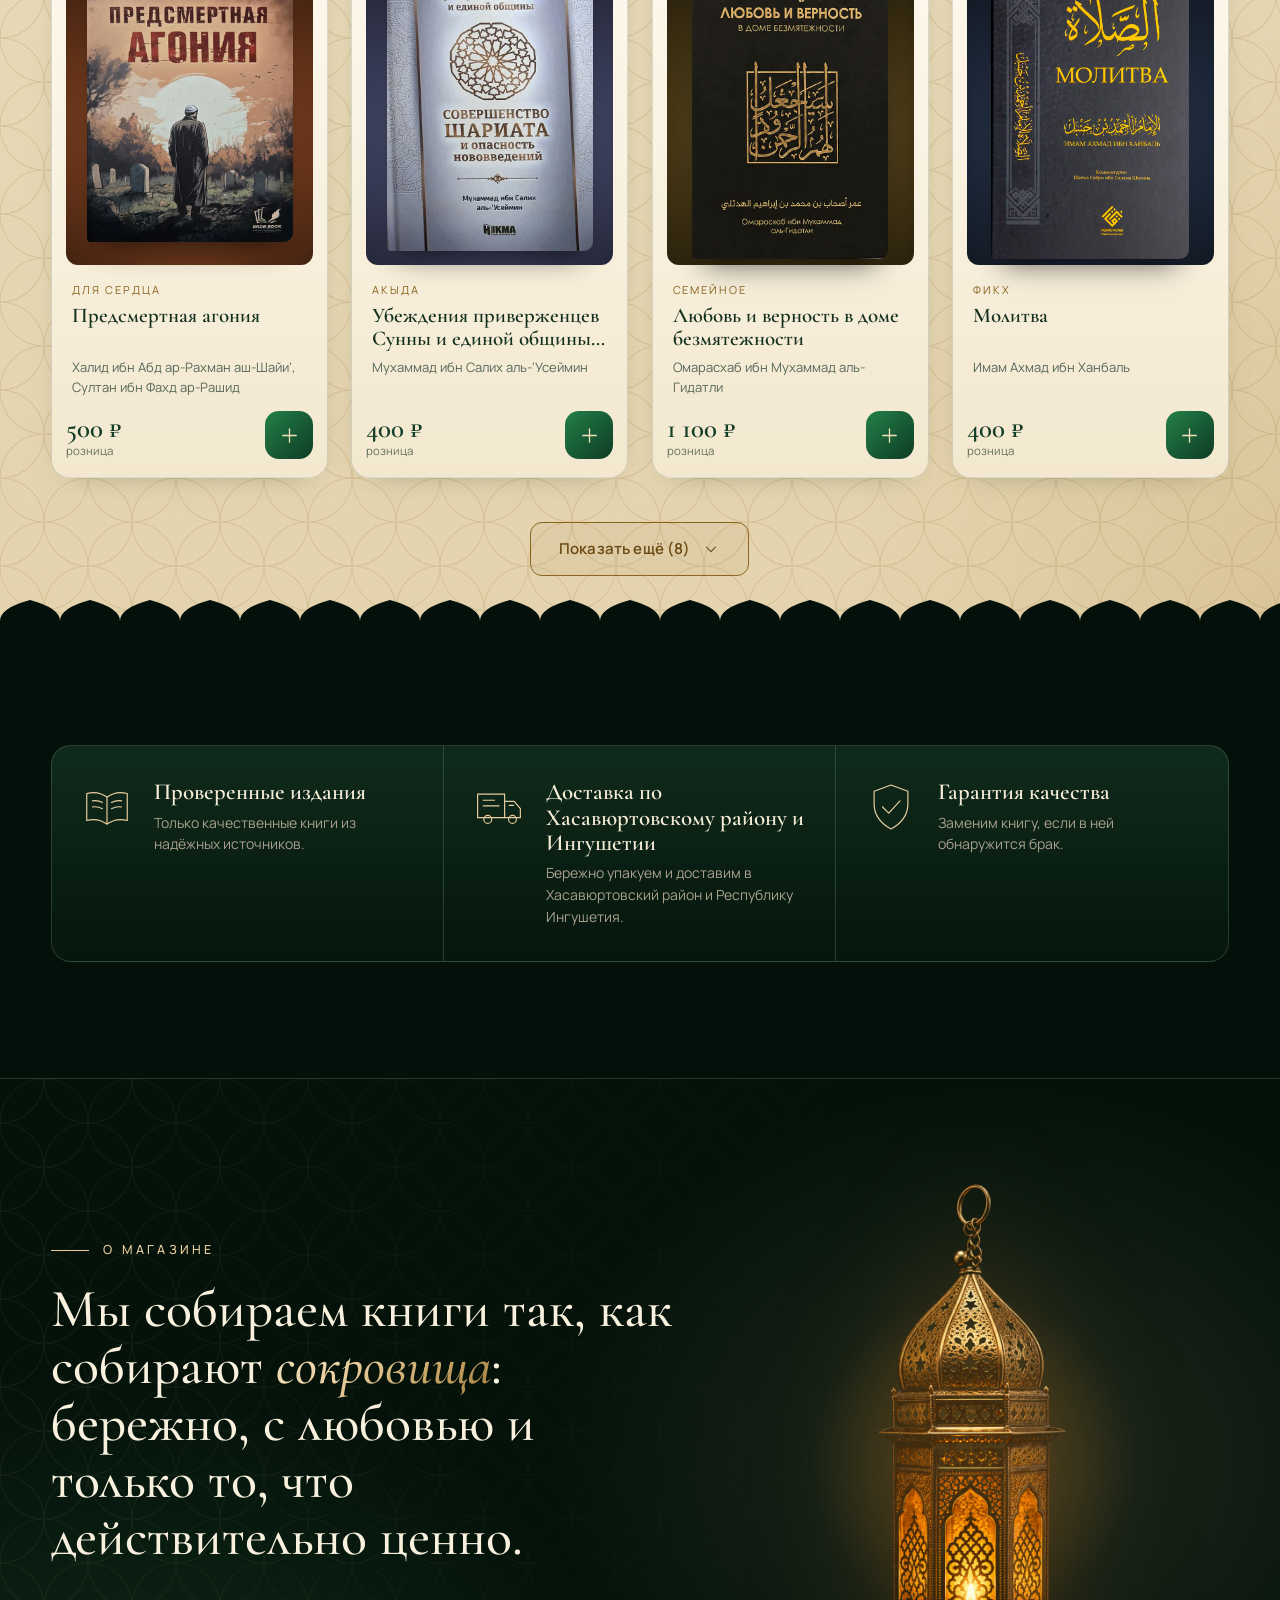
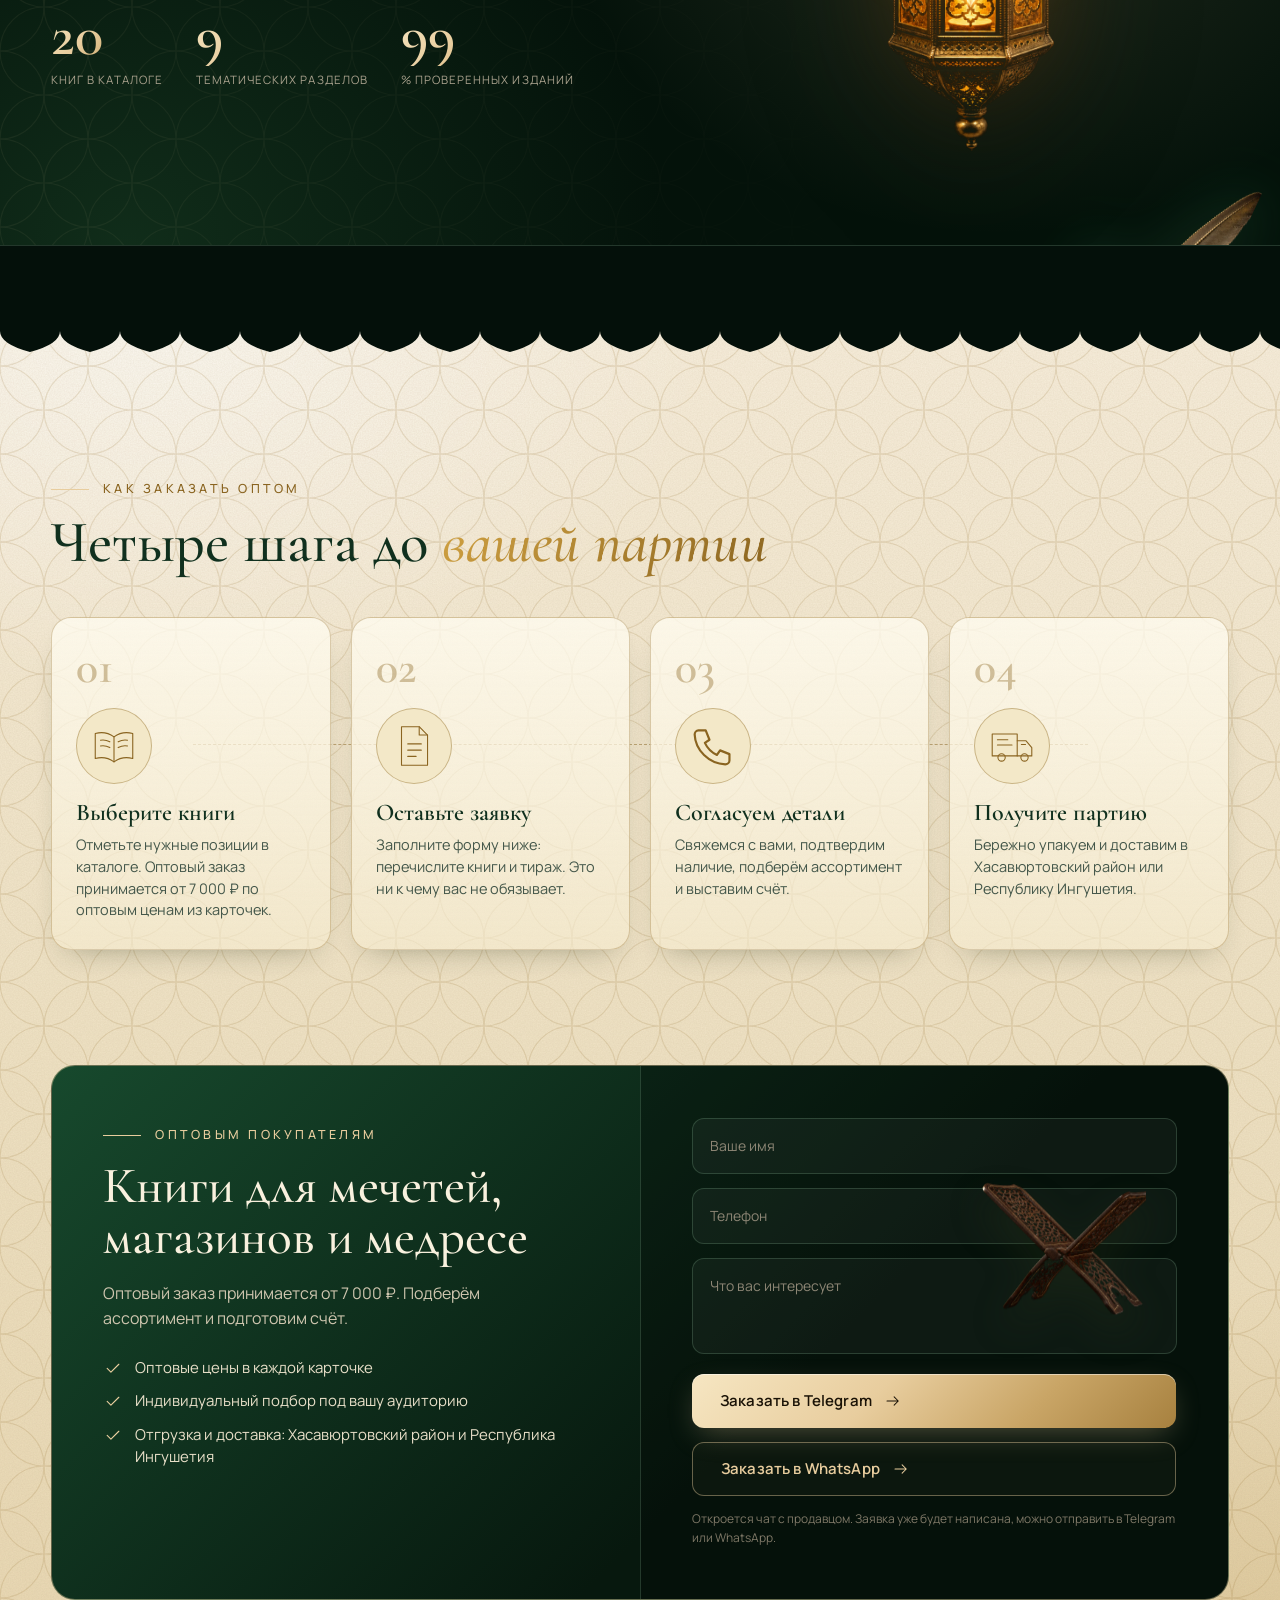
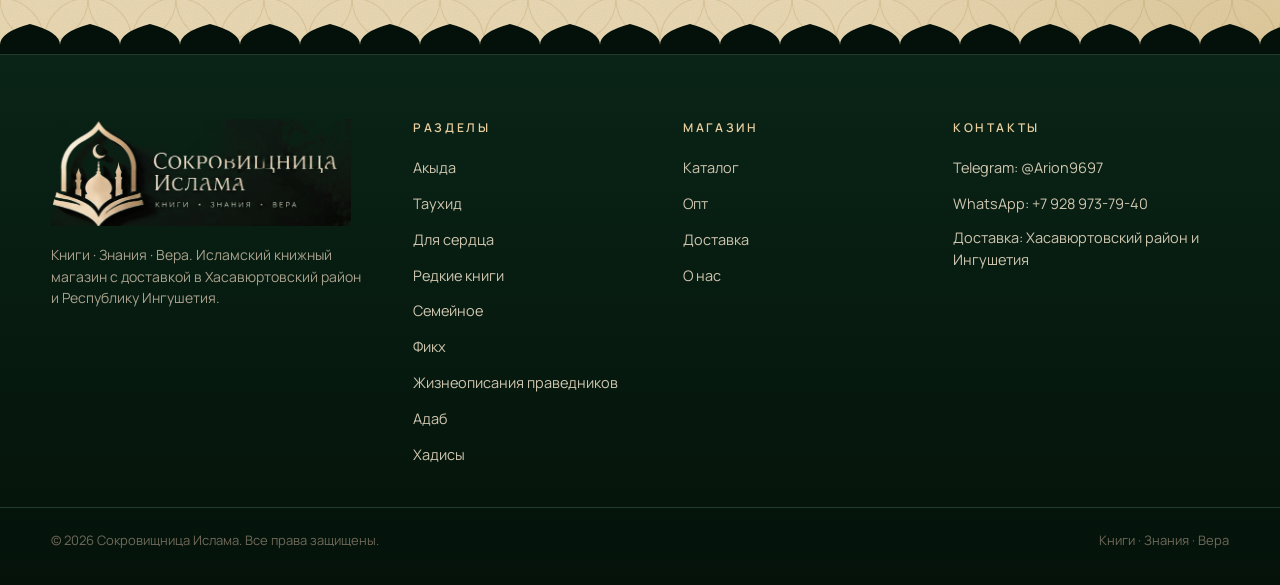
==== commit 080ded6e: "Книга на 14 листов с исламскими узорами и титулом, убран звук, новая обложка Аль-Акыды Co-Authored-B" ====
--- a/index.html
+++ b/index.html
@@ -103,7 +103,6 @@
         <span class="sr">Поиск</span>
         <input id="q" type="search" placeholder="Поиск по книгам, авторам, категориям..." autocomplete="off">
       </label>
-      <button class="ibtn snd" type="button" id="sndBtn" aria-label="Включить звук" aria-pressed="false"><svg class="ico s-off"><use href="#i-mute"/></svg><svg class="ico s-on"><use href="#i-sound"/></svg></button>
       <button class="ibtn" type="button" id="wishBtn" aria-label="Избранное"><svg class="ico"><use href="#i-heart"/></svg><span class="badge" id="wishBadge">0</span></button>
       <button class="ibtn" type="button" id="cartBtn" aria-label="Корзина"><svg class="ico"><use href="#i-cart"/></svg><span class="badge" id="cartBadge">0</span></button>
       <button class="ibtn burger" type="button" id="burger" aria-label="Меню"><svg class="ico"><use href="#i-menu"/></svg></button>
@@ -158,10 +157,6 @@
         <div class="cam" id="cbCam">
           <div class="book" id="cbBook">
             <i class="f back-out"></i><i class="f back-in"></i><i class="f spine"></i><i class="f redge"></i><i class="f tedge"></i><i class="f bedge"></i><i class="f pg0"></i>
-            <div class="leaf"><i class="f lf"></i><i class="f lb"></i></div>
-            <div class="leaf"><i class="f lf"></i><i class="f lb"></i></div>
-            <div class="leaf"><i class="f lf"></i><i class="f lb"></i></div>
-            <div class="leaf"><i class="f lf"></i><i class="f lb"></i></div>
             <div class="front" id="cbFront"><i class="f fo"></i><i class="f fi"></i><i class="f fbot"></i><i class="f ftop"></i><i class="f fside"></i></div>
           </div>
         </div>
--- a/css/style.css
+++ b/css/style.css
@@ -868,3 +868,52 @@
   box-shadow:inset 0 0 0 1px rgba(255,235,180,.22);
   transform:translateZ(-17px) rotateY(-90deg);border-radius:1px}
 .cover.side3d .glare{border-radius:inherit}
+
+/* плашка «Редкая»: маленькая, в самом углу, не заходит на книгу */
+.badge-n.rare{top:3px;left:8px;padding:3px 9px;font-size:10px;letter-spacing:.05em;white-space:nowrap;line-height:1.2}
+
+/* ---------- страницы книги в заголовке каталога: разное содержимое ---------- */
+.catbook .pc{position:absolute;inset:40px 34px 46px 46px;overflow:hidden;pointer-events:none;color:#4a3a1e;text-align:center;font-family:var(--serif,Georgia,serif)}
+.catbook .lb .pc{inset:40px 46px 46px 34px}
+.catbook .pg0 .pc{inset:40px 34px 46px 46px}
+.catbook .pc b{display:block;height:2px;margin:0 0 8.4px;border-radius:1px;background:rgba(74,58,30,.42)}
+.catbook .pc u{display:block;height:10px;text-decoration:none}
+.catbook .pc svg{display:block;margin:0 auto 12px;stroke:#a98232;fill:none;stroke-width:1.2;stroke-linecap:round}
+.catbook .pc .tx{overflow:hidden;text-align:left}
+.catbook .pc h6{margin:4px 0 10px;font:600 19px/1.15 var(--serif,Georgia,serif);color:#1f4a2e;letter-spacing:.01em}
+.catbook .pc .ar{margin:6px 0 10px;font:400 25px/1.4 "Amiri","Noto Naskh Arabic","Traditional Arabic","Times New Roman",serif;direction:rtl;color:#1f4a2e}
+.catbook .pc .dcw{overflow:hidden;margin-bottom:6px}
+.catbook .pc .dc{float:left;margin:0 9px 0 0;font:700 56px/.86 var(--serif,Georgia,serif);color:#8a6a2c}
+.catbook .pc .pn{position:absolute;left:0;right:0;bottom:-8px;font:600 11px/1 var(--serif,Georgia,serif);font-style:normal;letter-spacing:.12em;color:#8a6a2c}
+.catbook .pc .cap{display:block;margin-top:8px;font:600 9px/1.2 var(--sans,Arial,sans-serif);font-style:normal;letter-spacing:.2em;text-transform:uppercase;color:#8a6a2c}
+.catbook .pc .tart{position:absolute;inset:-22px -14px -14px -18px}
+.catbook .pc .tart svg{stroke-width:1.1}
+.catbook .pc .ttl{padding-top:70px}
+.catbook .pc .ttl h6{font-size:24px;margin:10px 0 12px}
+.catbook .pc .qt{padding-top:40px;margin-bottom:26px}
+.catbook .pc .geo{position:absolute;inset:6px 0 18px;border:1px solid rgba(176,138,58,.5);
+  background:
+    url("data:image/svg+xml,%3Csvg xmlns='http://www.w3.org/2000/svg' width='46' height='46'%3E%3Cg fill='none' stroke='%23b08a3a' stroke-width='1' opacity='.75'%3E%3Crect x='9' y='9' width='28' height='28'/%3E%3Crect x='9' y='9' width='28' height='28' transform='rotate(45 23 23)'/%3E%3Ccircle cx='23' cy='23' r='5'/%3E%3C/g%3E%3C/svg%3E"),
+    linear-gradient(180deg,rgba(31,90,56,.07),rgba(31,90,56,.02))}
+.catbook .pc.end{inset:0;background:
+    url("data:image/svg+xml,%3Csvg xmlns='http://www.w3.org/2000/svg' width='46' height='46'%3E%3Cg fill='none' stroke='%23b08a3a' stroke-width='1' opacity='.55'%3E%3Crect x='9' y='9' width='28' height='28' transform='rotate(45 23 23)'/%3E%3Ccircle cx='23' cy='23' r='4'/%3E%3C/g%3E%3C/svg%3E"),
+    linear-gradient(160deg,#e9dab0,#dac790)}
+/* закладка-ленточка на первой странице правой стопки */
+.catbook .rib{position:absolute;left:90.5%;top:-8px;width:13px;height:250px;z-index:2;background:linear-gradient(90deg,#6e1520,#a82a38 45%,#6e1520);clip-path:polygon(0 0,100% 0,100% 100%,50% 94%,0 100%);box-shadow:0 0 6px rgba(0,0,0,.25)}
+.catbook .pc:has(.tart){overflow:visible}
+
+/* титульная страница с названием сайта */
+.catbook .pc .tp{position:absolute;left:22.5%;right:22.5%;top:16.5%;bottom:16.5%;display:flex;flex-direction:column;align-items:center;justify-content:center;text-align:center}
+.catbook .pc .tp svg{margin:0 auto 5px}
+.catbook .pc .tp .ts{fill:rgba(176,138,58,.2);stroke-width:1.2}
+.catbook .pc .tp .t1{display:block;margin:8px 0 0;font:600 11.5px/1 var(--serif,Georgia,serif);font-style:normal;letter-spacing:.22em;text-transform:uppercase;color:#1f4a2e;text-indent:.22em}
+.catbook .pc .tp .t2{display:block;margin:2px 0 10px;font:italic 500 44px/1.05 var(--serif,Georgia,serif);letter-spacing:.01em;
+  background:linear-gradient(180deg,#d1a64a,#9c7226 70%,#7d5a1b);-webkit-background-clip:text;background-clip:text;color:transparent;-webkit-text-fill-color:transparent}
+.catbook .pc .tp .t3{display:block;margin:9px 0 10px;font:600 6.6px/1.3 var(--sans,Arial,sans-serif);font-style:normal;letter-spacing:.2em;text-transform:uppercase;color:#8a6a2c;text-indent:.2em}
+.catbook .pc .tp svg:last-child{margin-bottom:0}
+.catbook .pc .tart{display:flex;align-items:center;justify-content:center}
+.catbook .pc .tart .sq{position:relative;width:100%;aspect-ratio:240/340;flex:none}
+.catbook .pc .tart .sq > svg{position:absolute;left:0;top:0;width:100%;height:100%;margin:0}
+.catbook .pc .tp{left:23%;right:23%;top:17.5%;bottom:17.5%}
+.catbook .pc .tp .t2{font-size:38px}
+.catbook .pc .tp .ts{width:24px;height:24px}
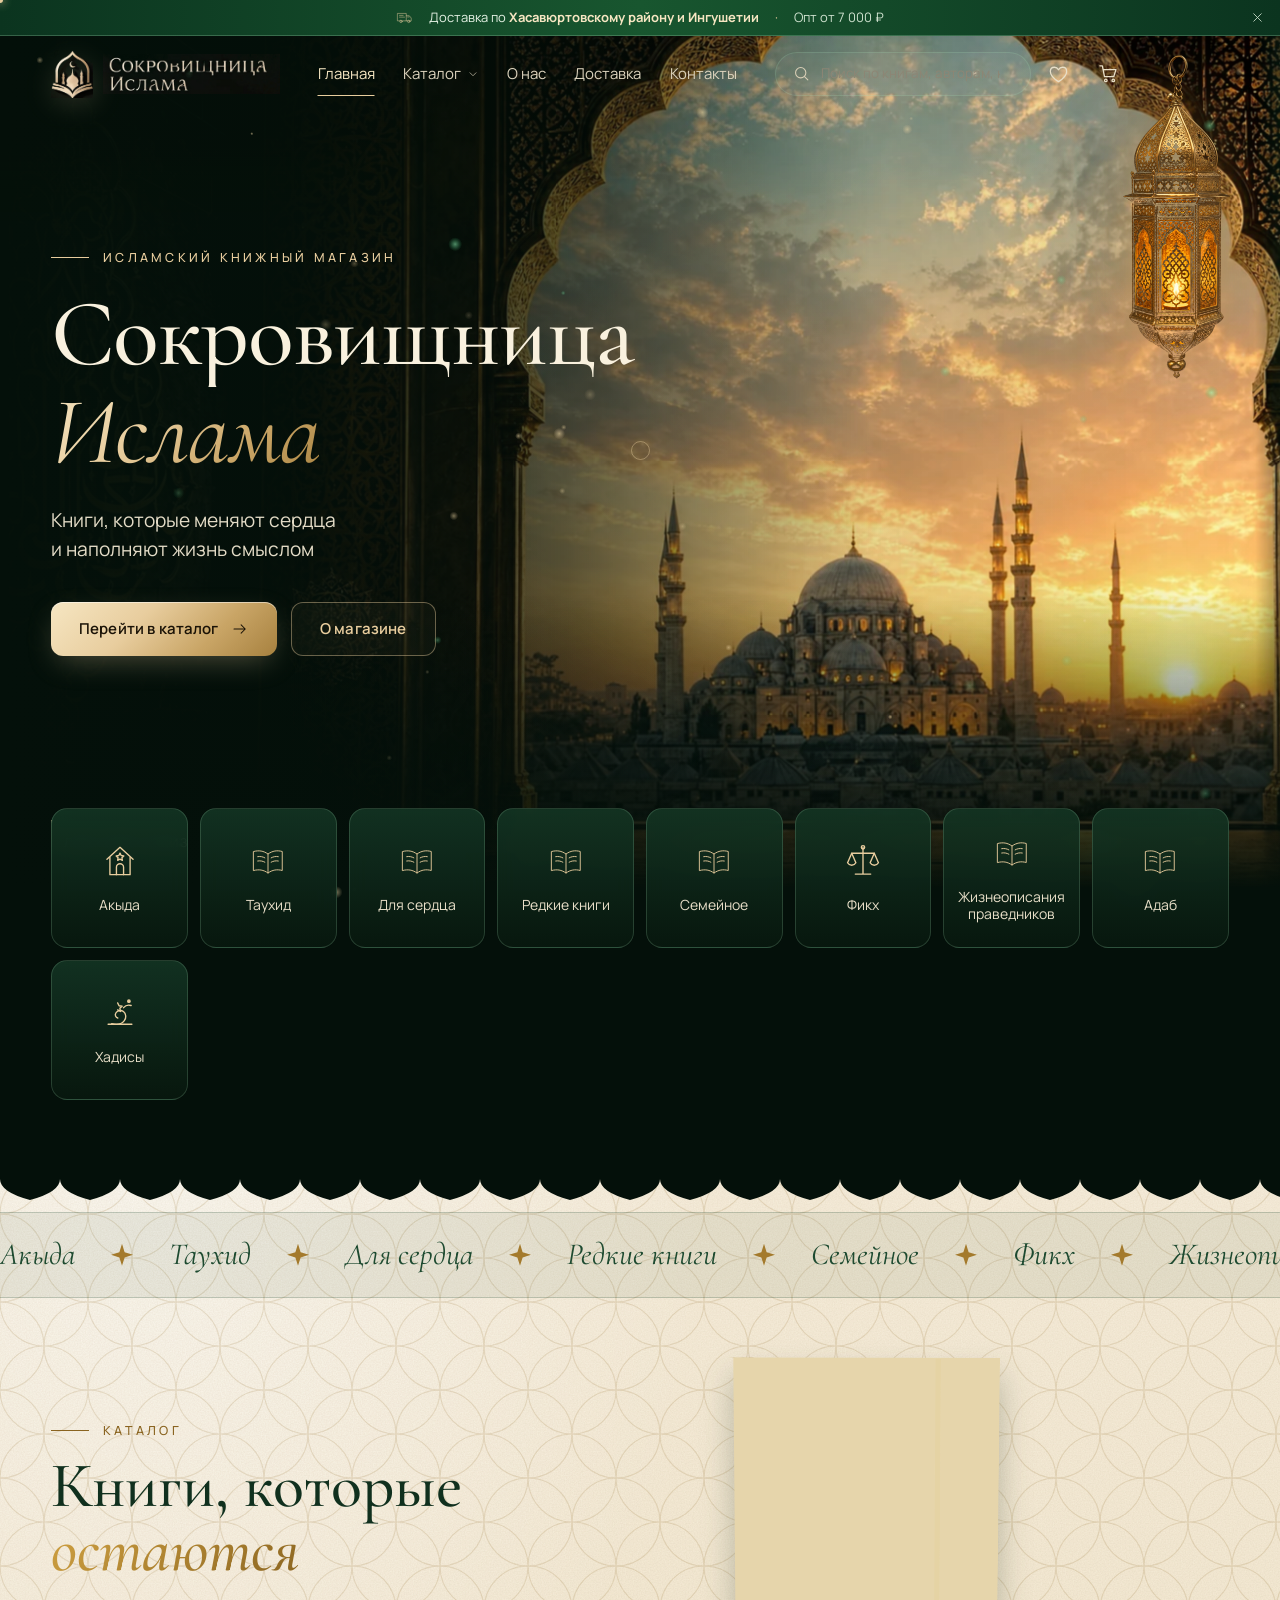
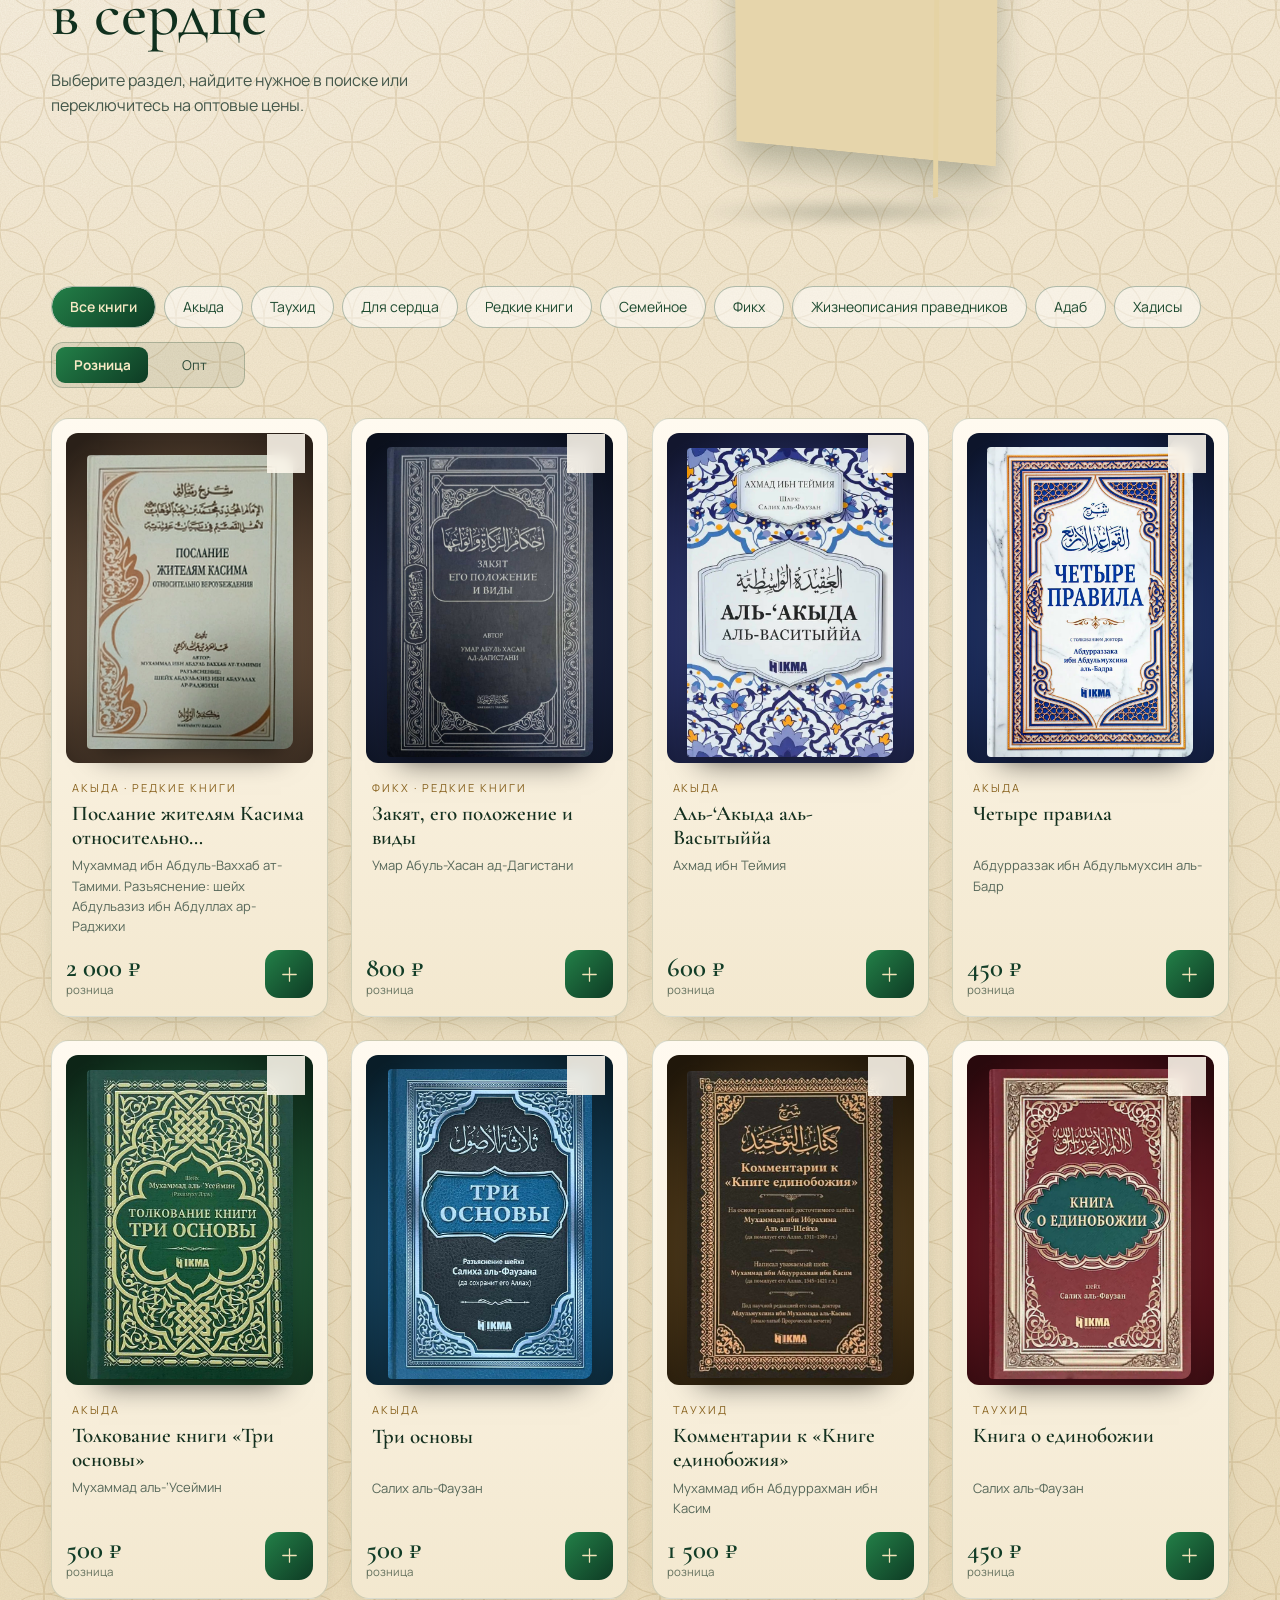
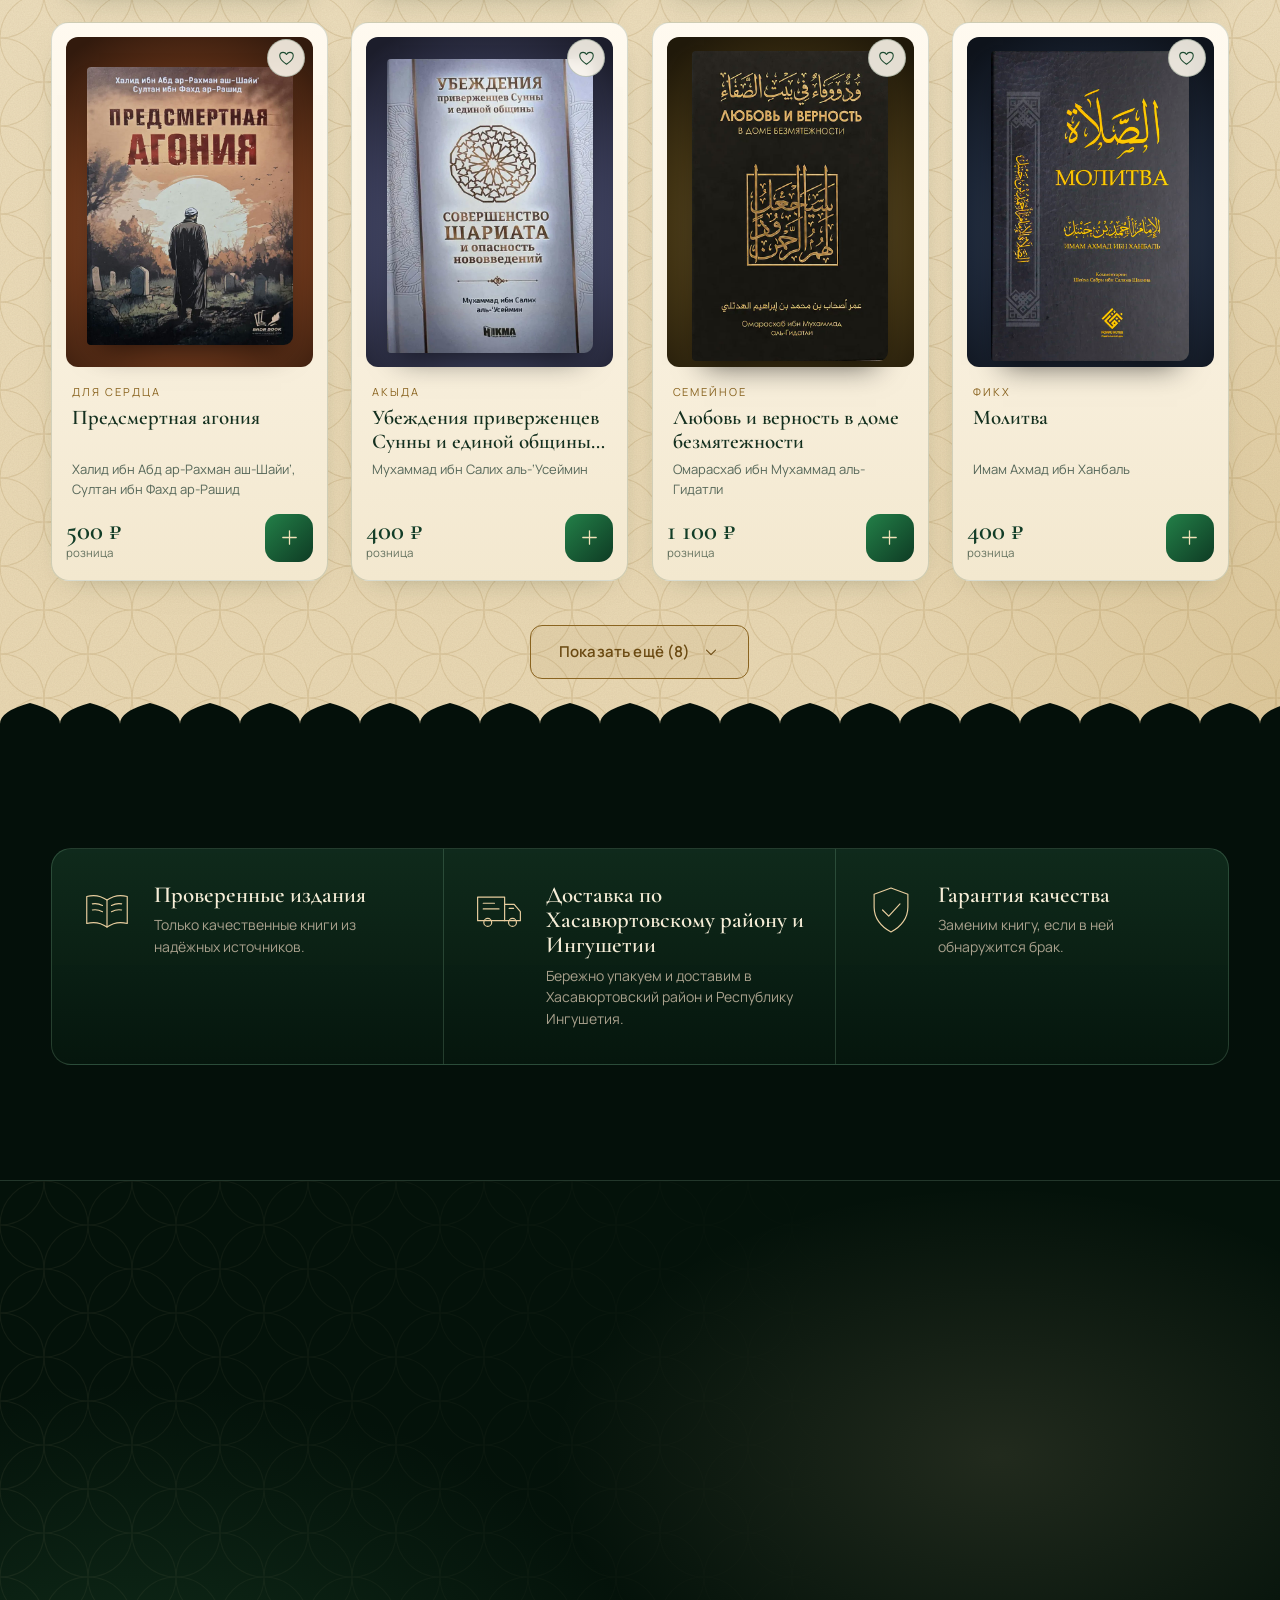
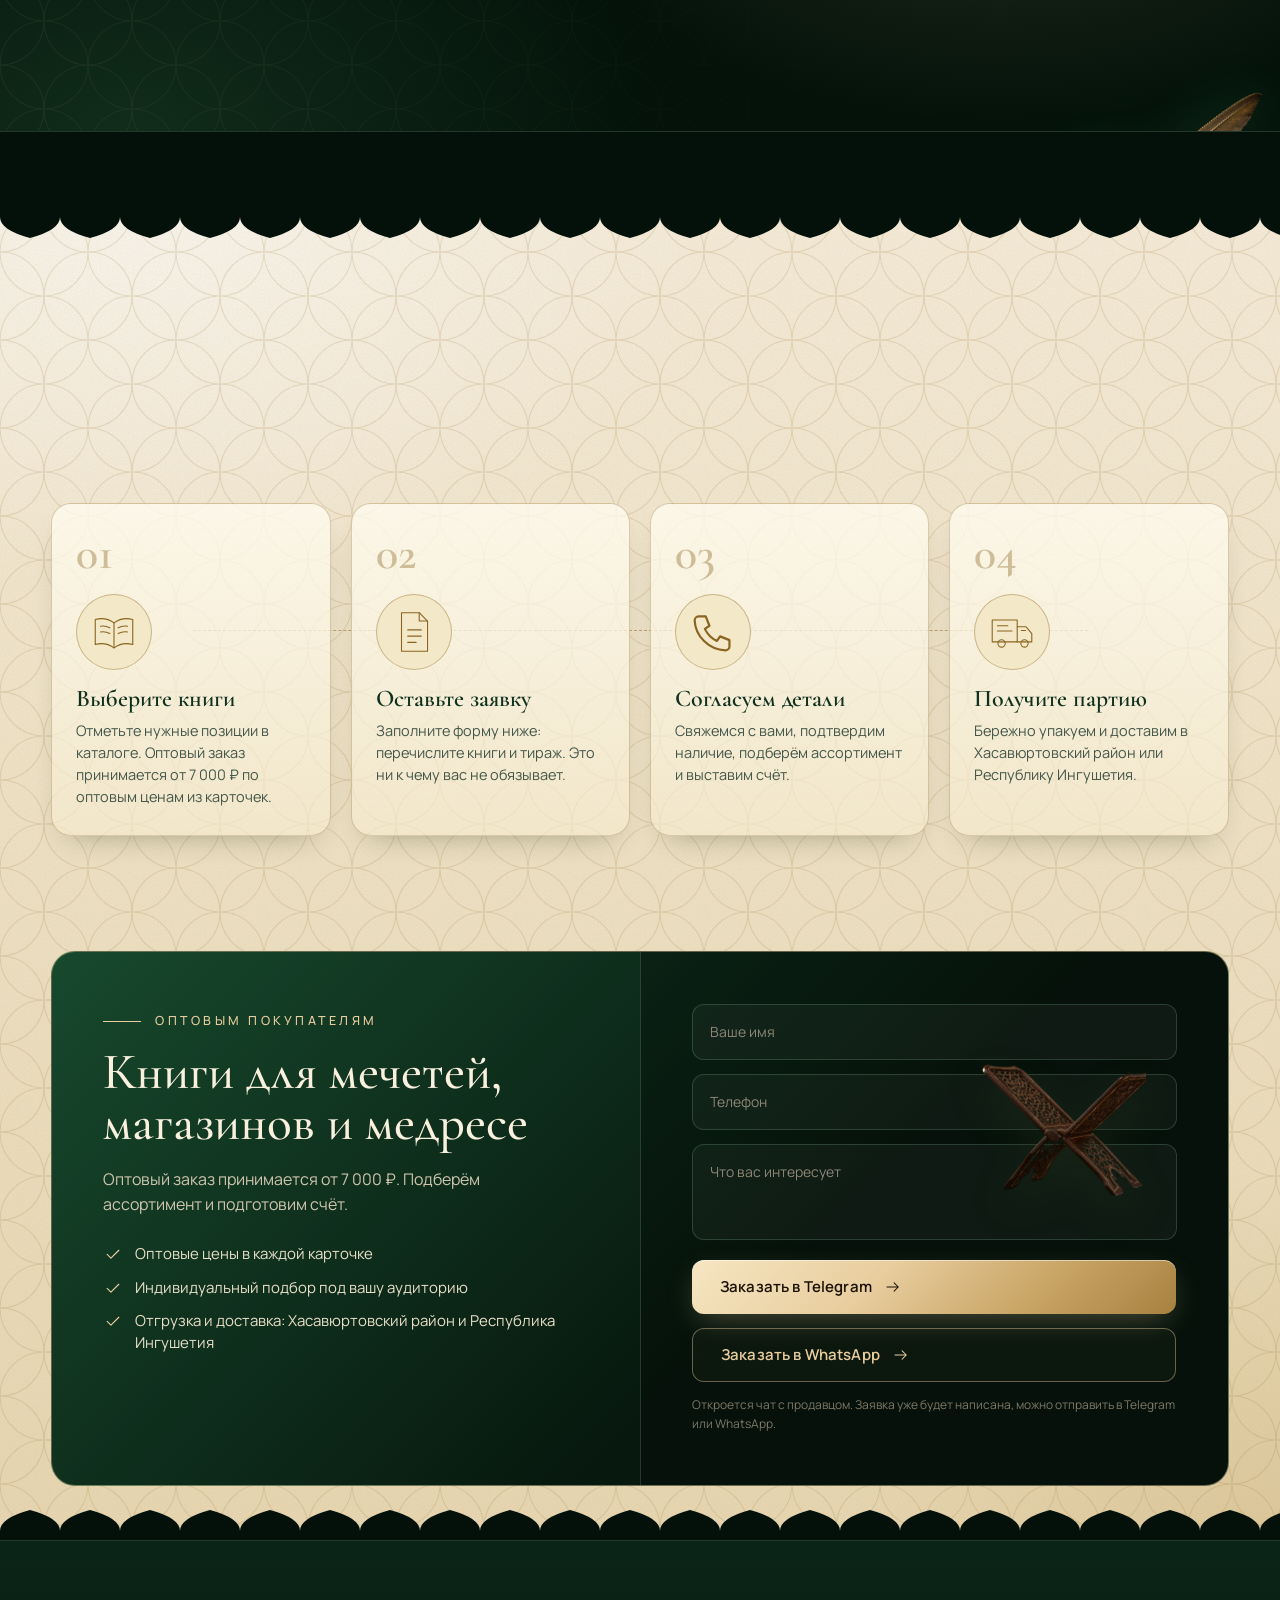
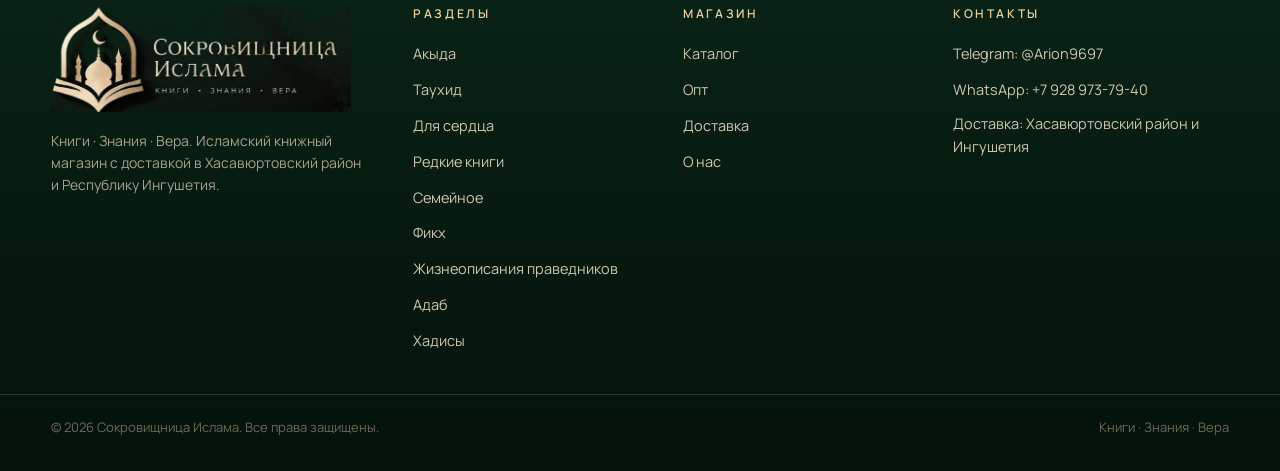
==== commit 3f54e93f: "Крупная книга на ноутбуке, без сортировки, новые обложки, короче блок «О магазине» Co-Authored-By: C" ====
--- a/index.html
+++ b/index.html
@@ -172,13 +172,6 @@
         <button type="button" class="on" data-m="0">Розница</button>
         <button type="button" data-m="1">Опт</button>
       </div>
-      <select class="sel" id="sort" aria-label="Сортировка">
-        <option value="pop">Сначала популярные</option>
-        <option value="new">Сначала новинки</option>
-        <option value="pa">Цена: по возрастанию</option>
-        <option value="pd">Цена: по убыванию</option>
-        <option value="az">По названию</option>
-      </select>
     </div>
   </div>
 
--- a/css/style.css
+++ b/css/style.css
@@ -917,3 +917,29 @@
 .catbook .pc .tp{left:23%;right:23%;top:17.5%;bottom:17.5%}
 .catbook .pc .tp .t2{font-size:38px}
 .catbook .pc .tp .ts{width:24px;height:24px}
+
+/* на ноутбуке и широких экранах книга над каталогом крупнее */
+@media (min-width:861px){
+  .catbook{top:-104px;width:clamp(420px,47vw,720px);height:clamp(400px,42vw,620px)}
+  .paper-a .sec-head{min-height:clamp(380px,34vw,540px)}
+}
+
+/* блок «О магазине» с фонарём — короче */
+.manifest{min-height:0}
+.manifest-in{padding-block:52px;gap:28px}
+.manifest .stats{margin-top:30px}
+.relic{min-height:300px}
+.relic img{height:clamp(270px,42vh,390px)}
+@media (max-width:860px){
+  .manifest-in{padding-top:96px;padding-bottom:40px}
+  .relic{min-height:240px}
+  .relic img{height:clamp(220px,36vh,300px)}
+}
+/* на ноутбуках с неширокими окнами и планшетах фонарь стоит рядом с текстом, а не под ним — блок короче */
+@media (min-width:700px) and (max-width:1100px){
+  .manifest-in{grid-template-columns:1.15fr .85fr;gap:24px}
+  .manifest blockquote{font-size:clamp(26px,3.5vw,42px)}
+  .manifest .stats{margin-top:24px}
+  .relic{min-height:240px}
+  .relic img{height:clamp(230px,38vh,330px)}
+}
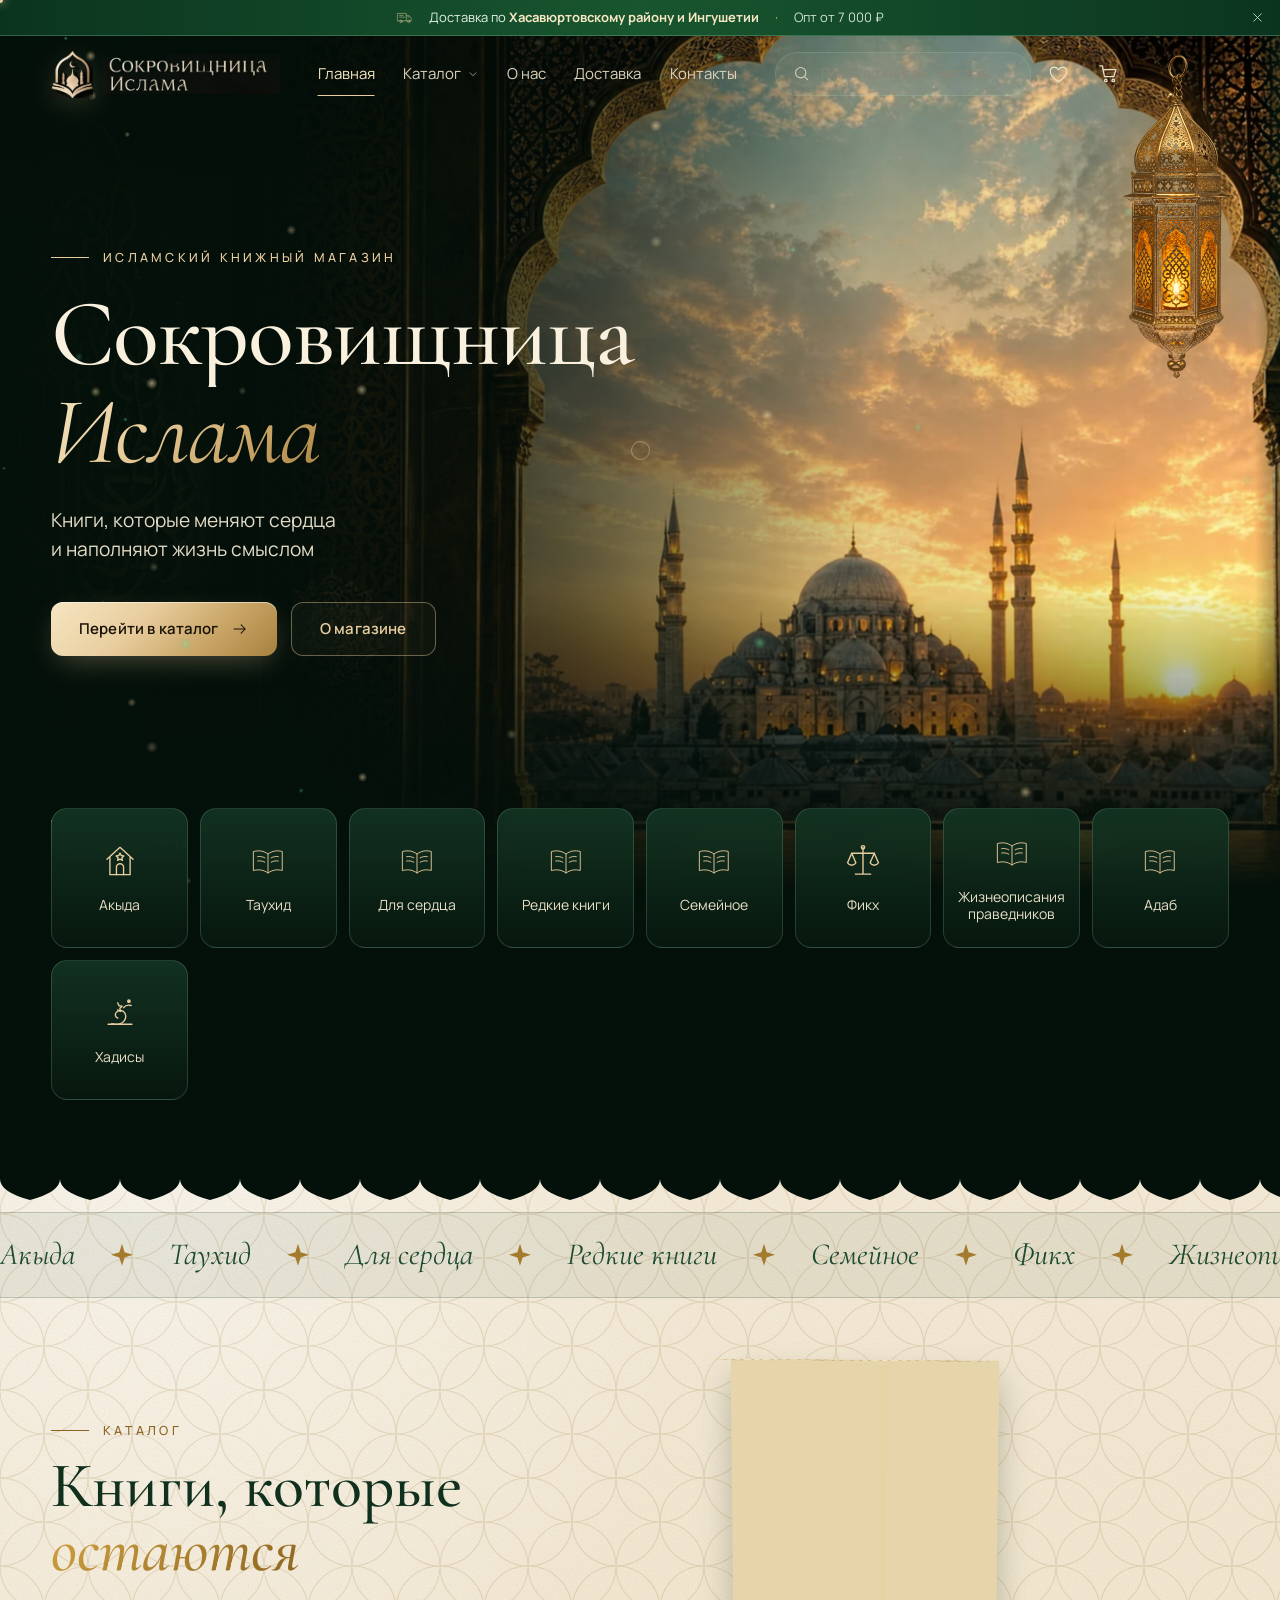
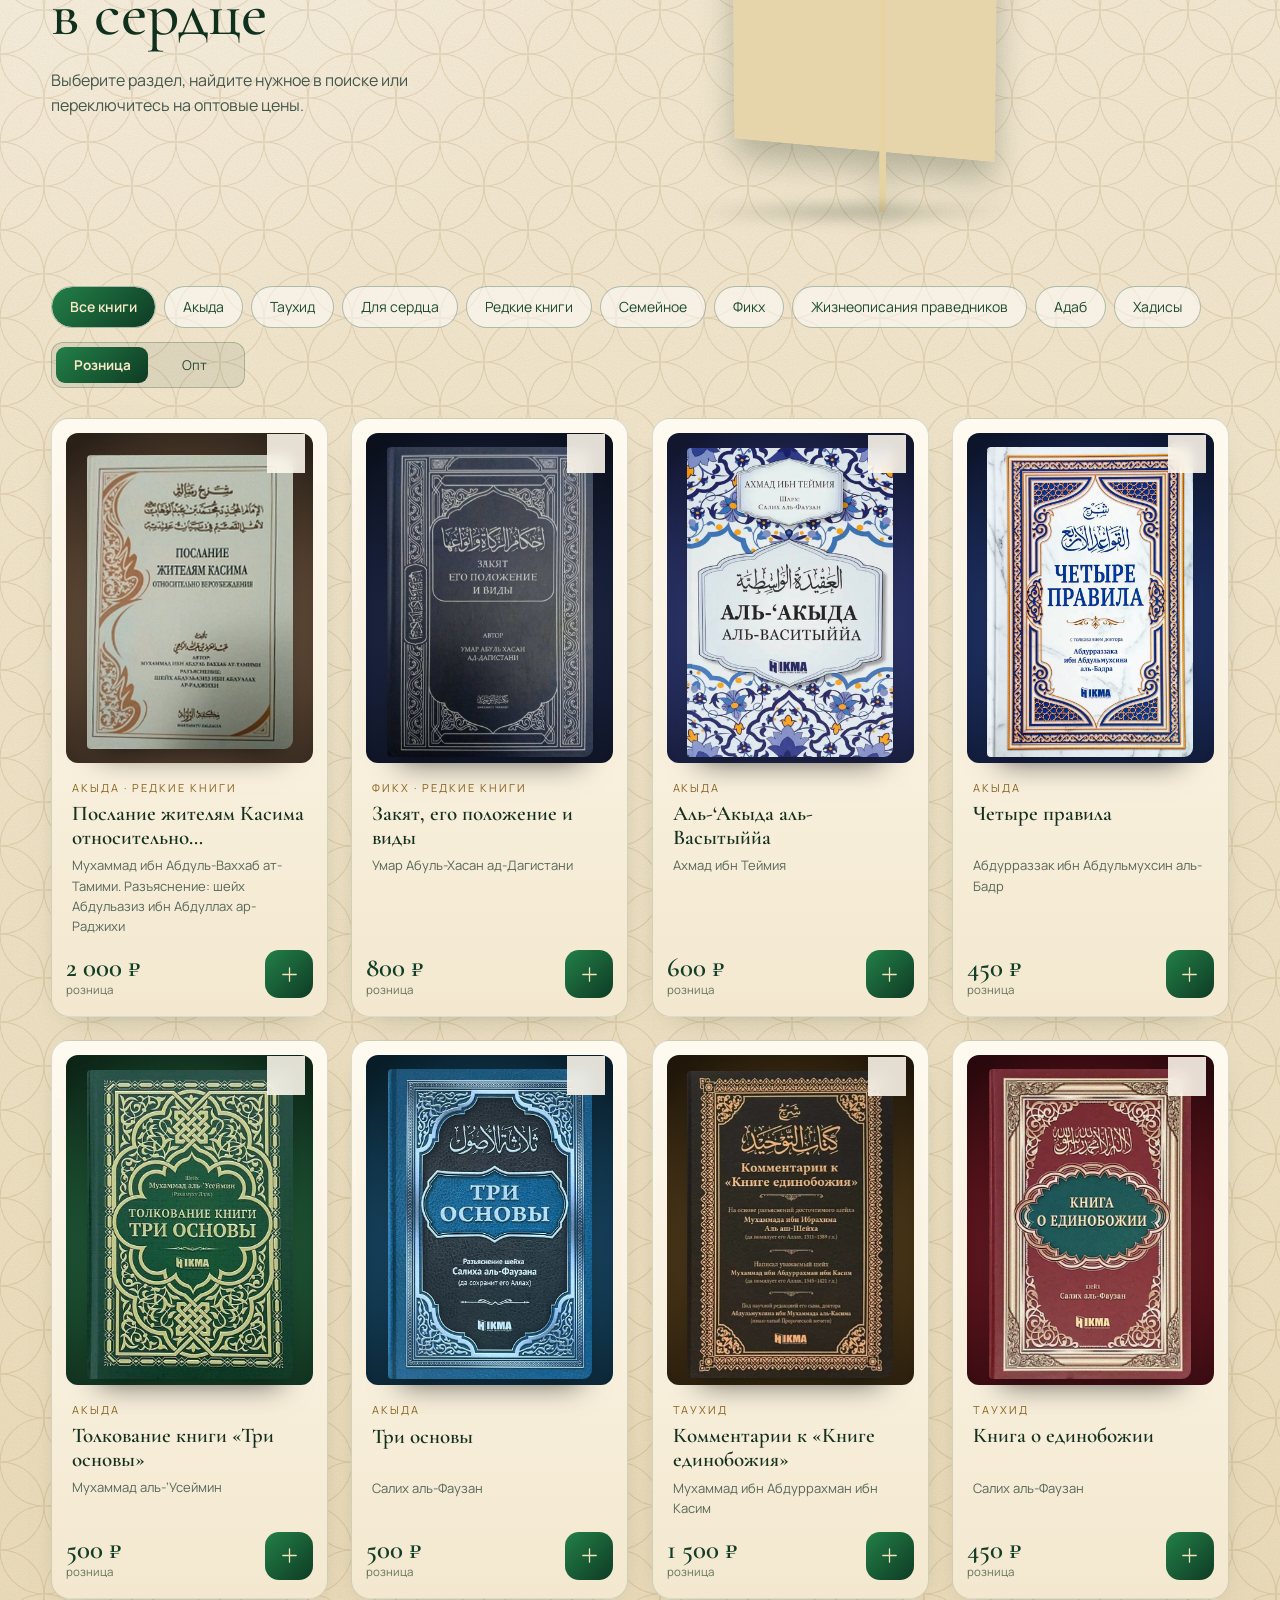
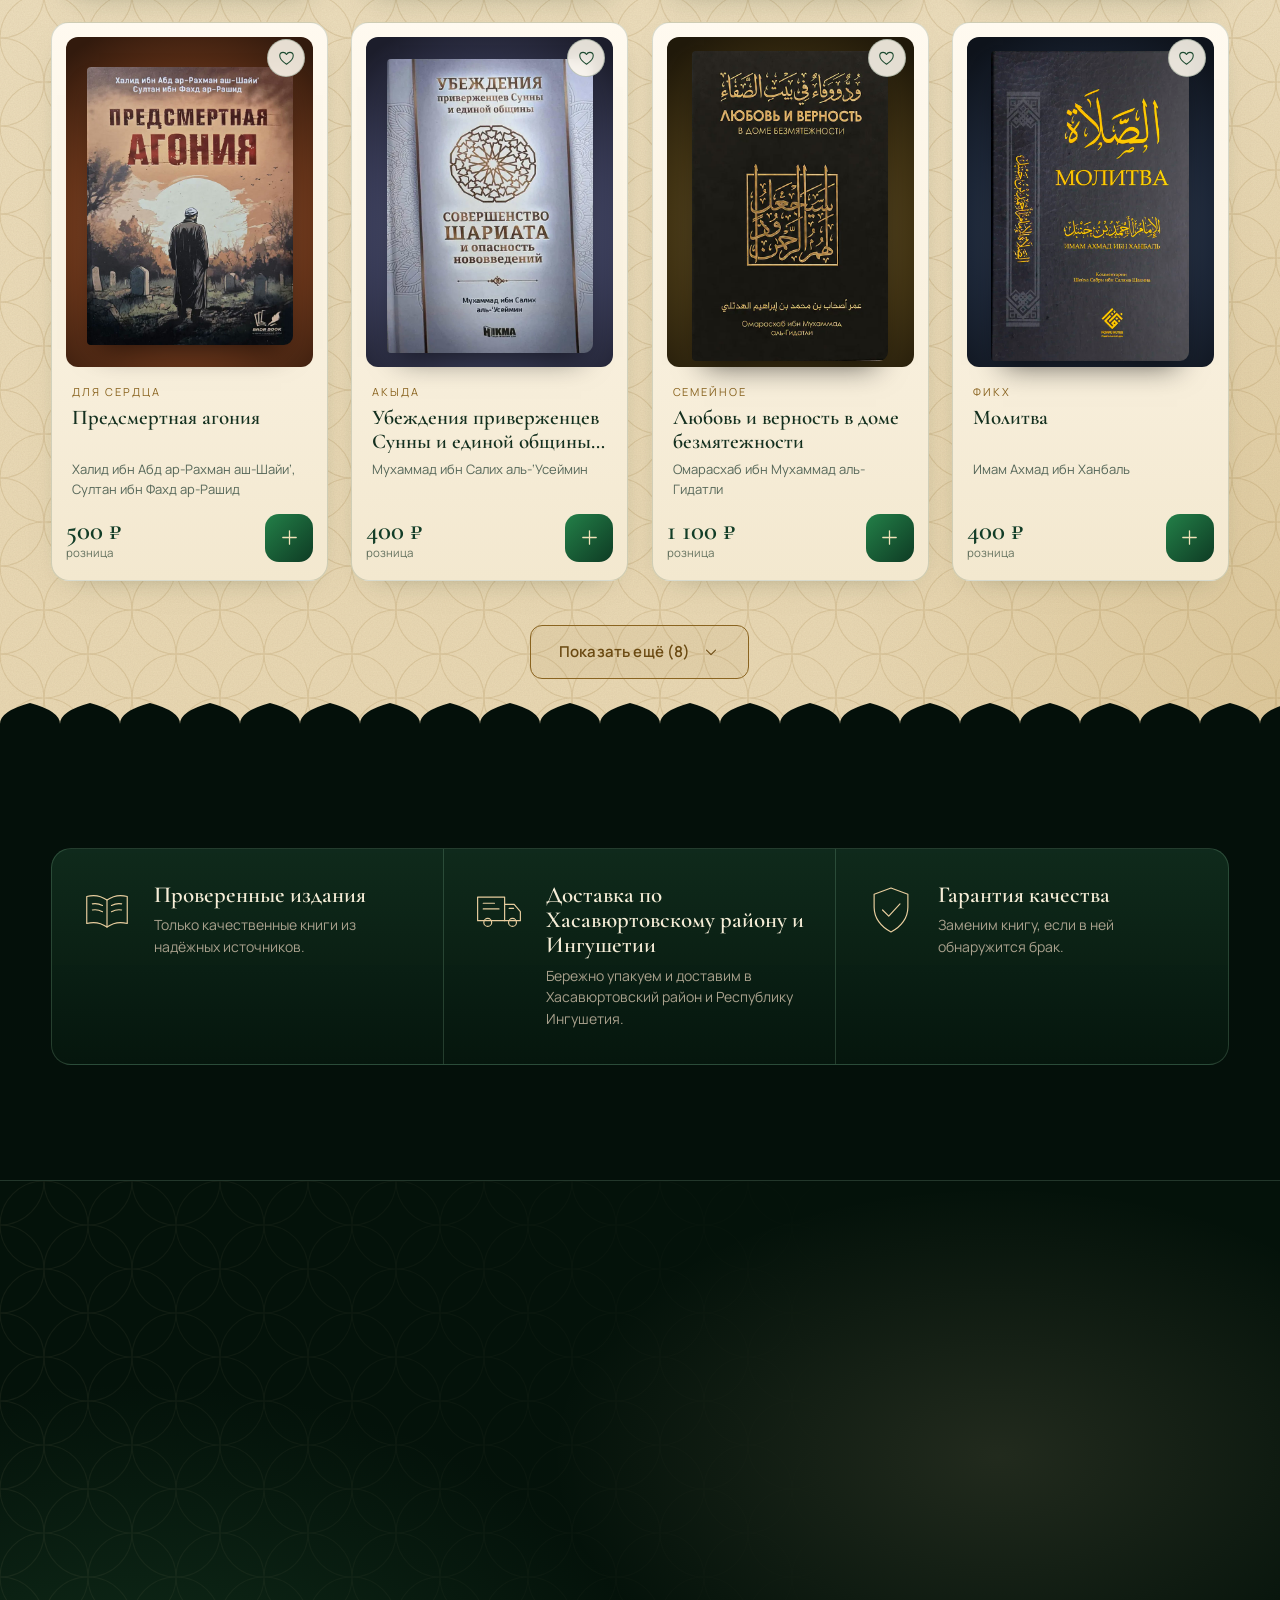
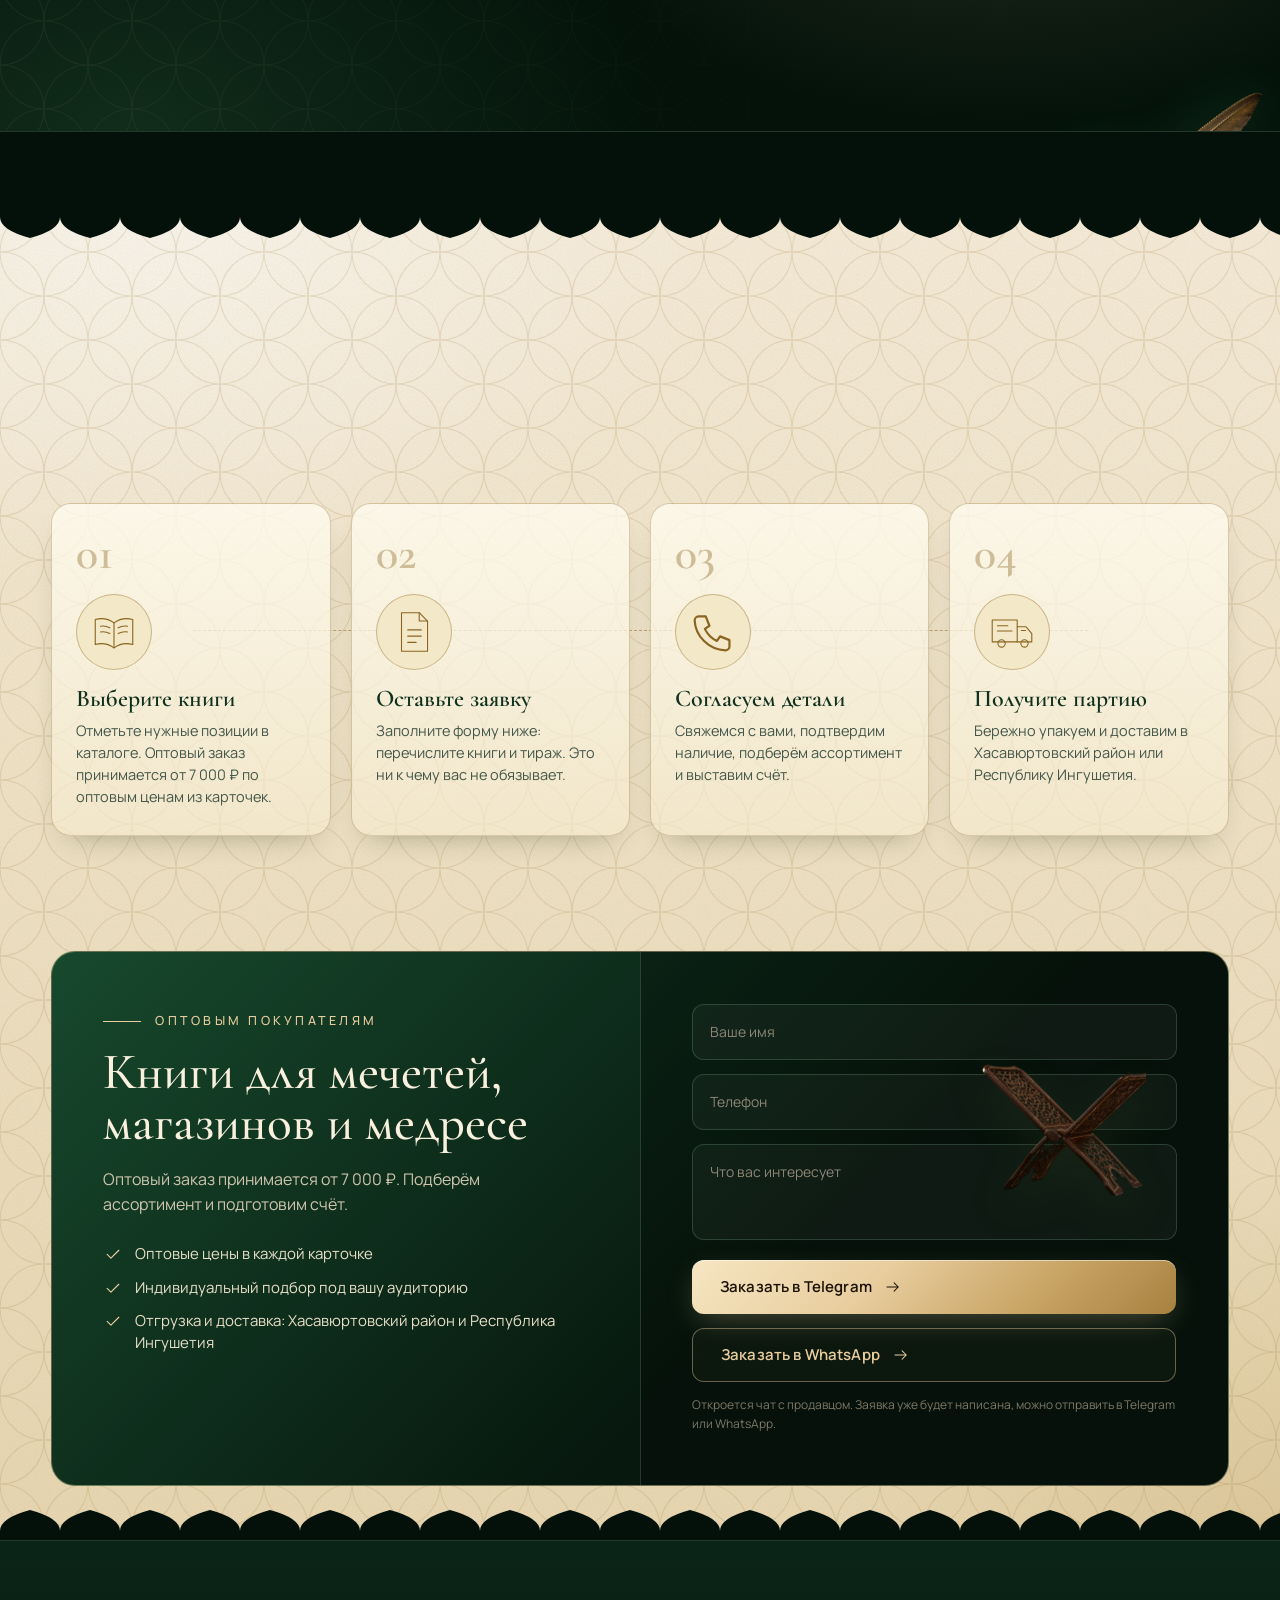
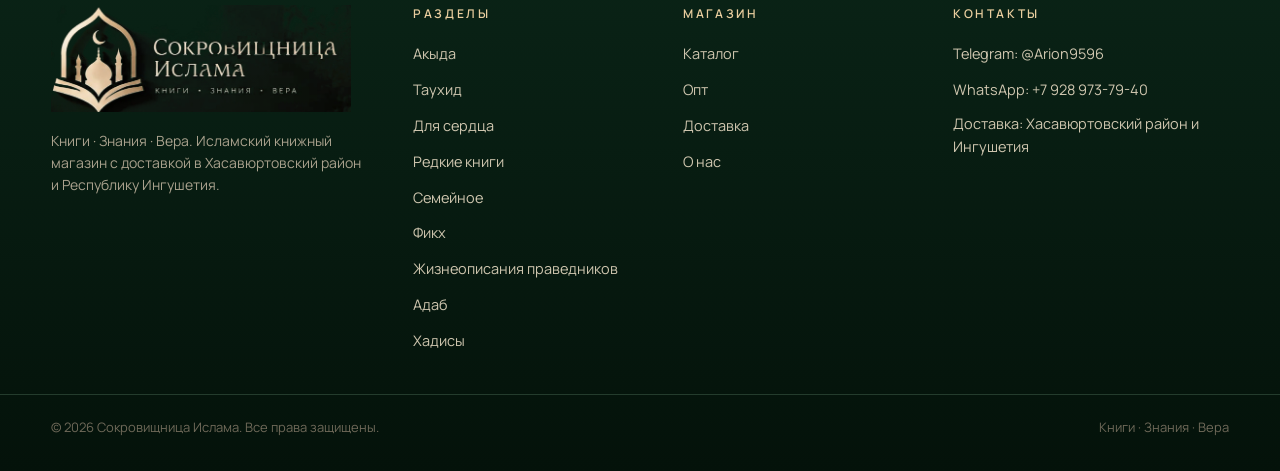
==== commit d96ca3b4: "Telegram продавца: @Arion9596 Co-Authored-By: Claude Sonnet 5.5 <noreply@anthropic.com>" ====
--- a/index.html
+++ b/index.html
@@ -300,7 +300,7 @@
     <div>
       <h4>Контакты</h4>
       <ul>
-        <li><a href="https://t.me/Arion9697" target="_blank" rel="noopener">Telegram: @Arion9697</a></li>
+        <li><a href="https://t.me/Arion9596" target="_blank" rel="noopener">Telegram: @Arion9596</a></li>
         <li><a href="https://wa.me/79289737940" target="_blank" rel="noopener">WhatsApp: +7 928 973-79-40</a></li>
         <li><a href="#delivery">Доставка: Хасавюртовский район и Ингушетия</a></li>
       </ul>
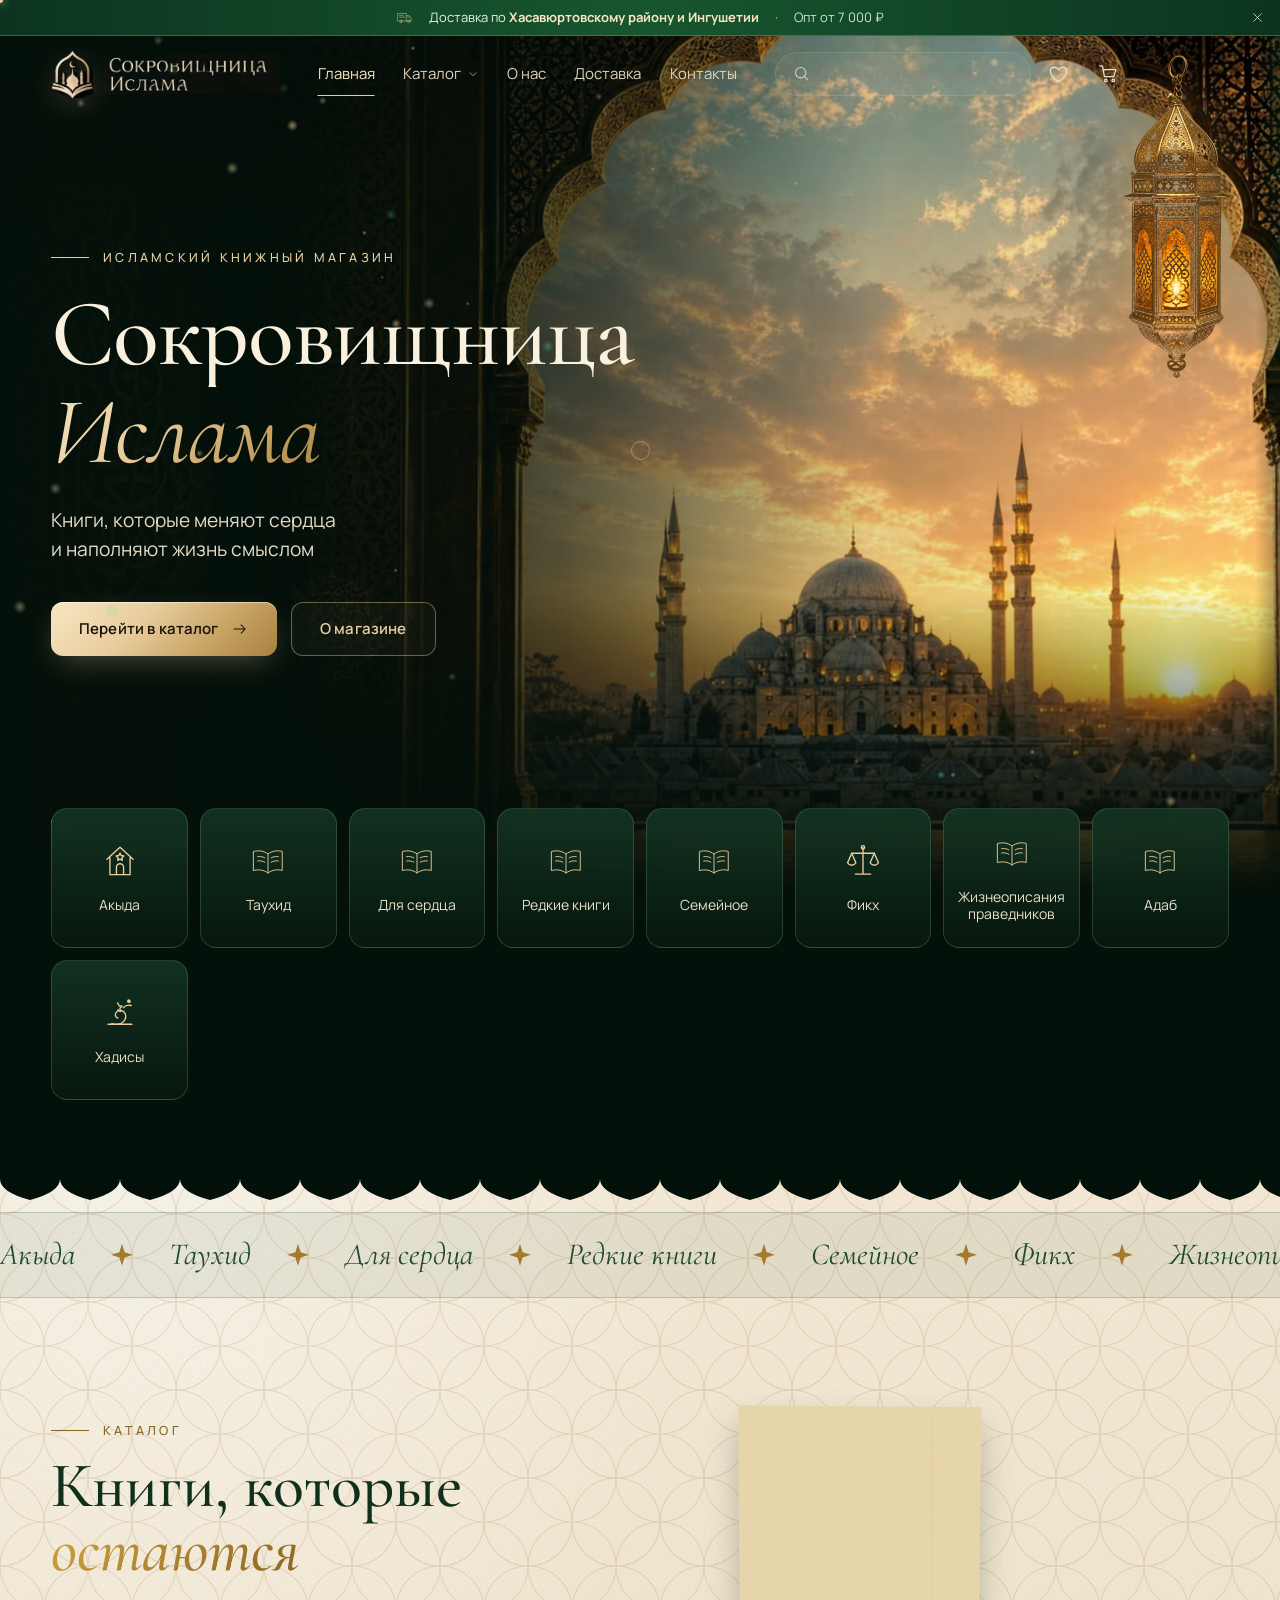
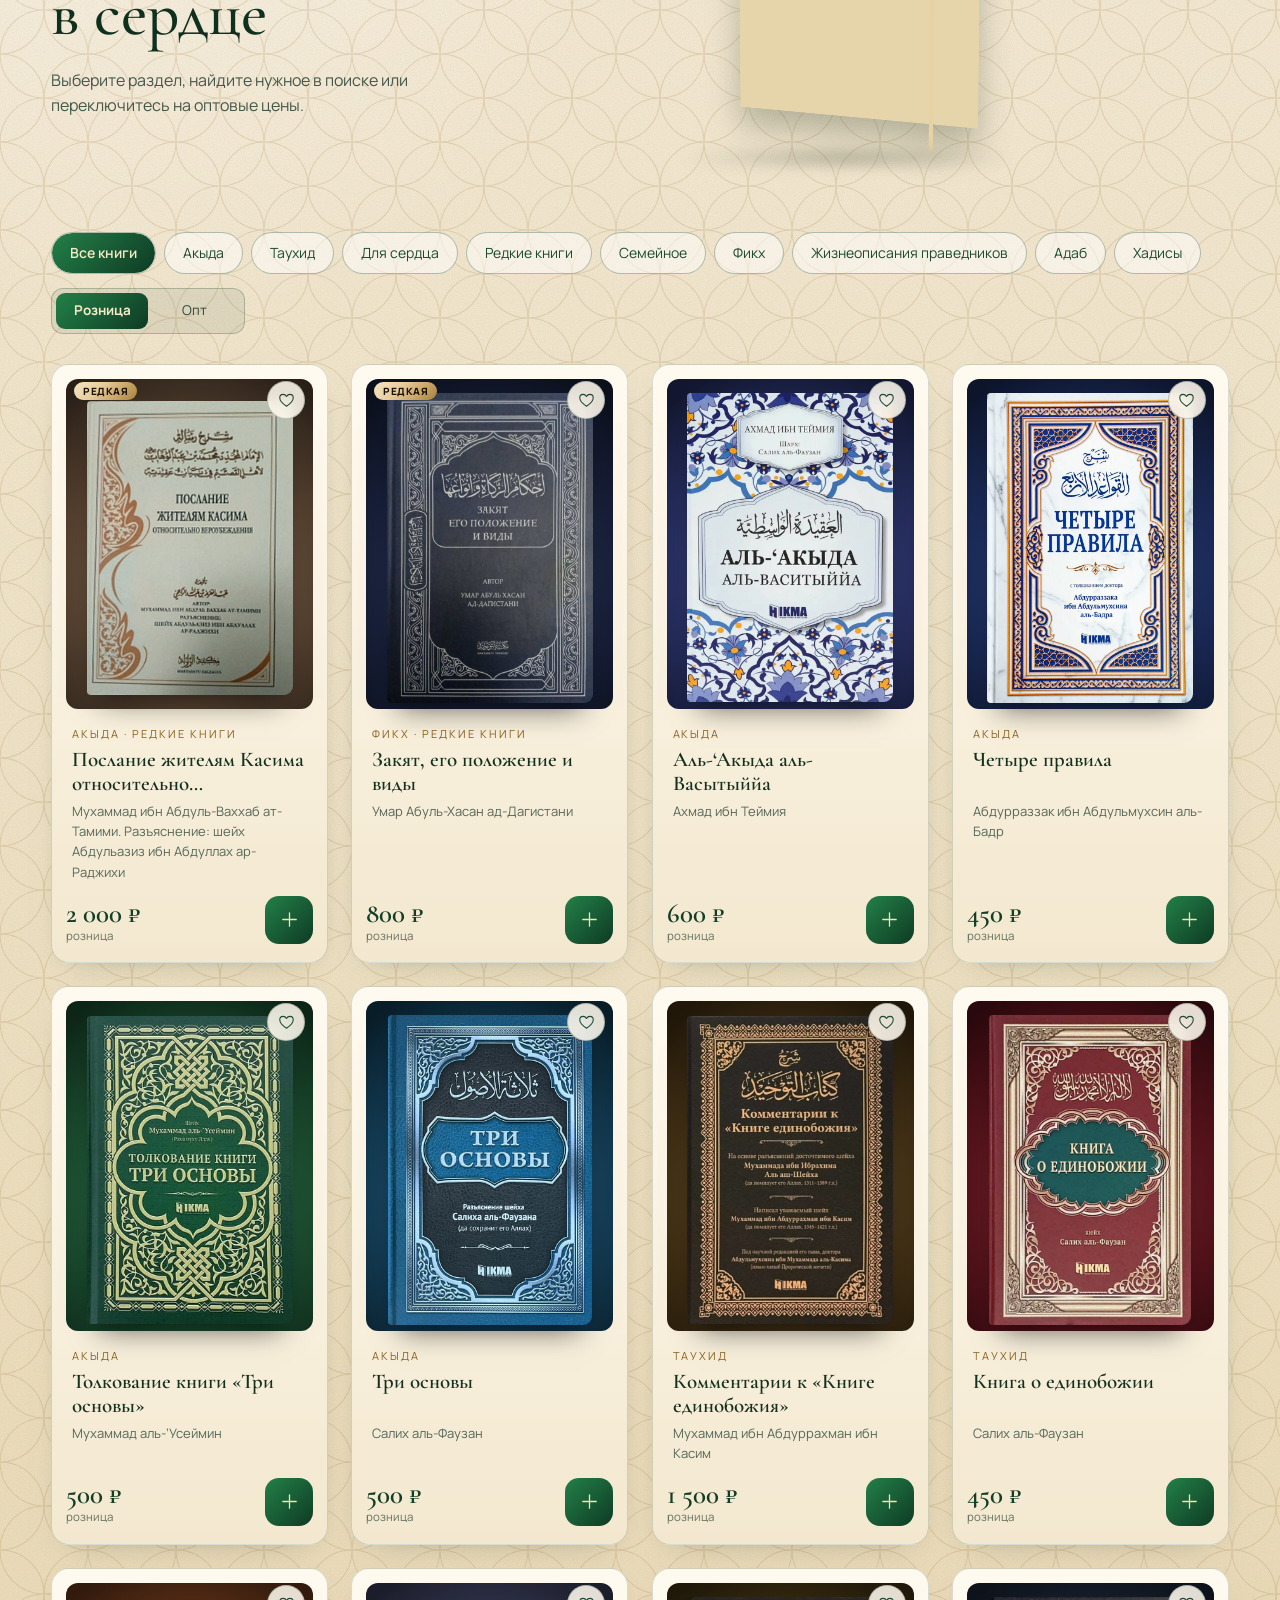
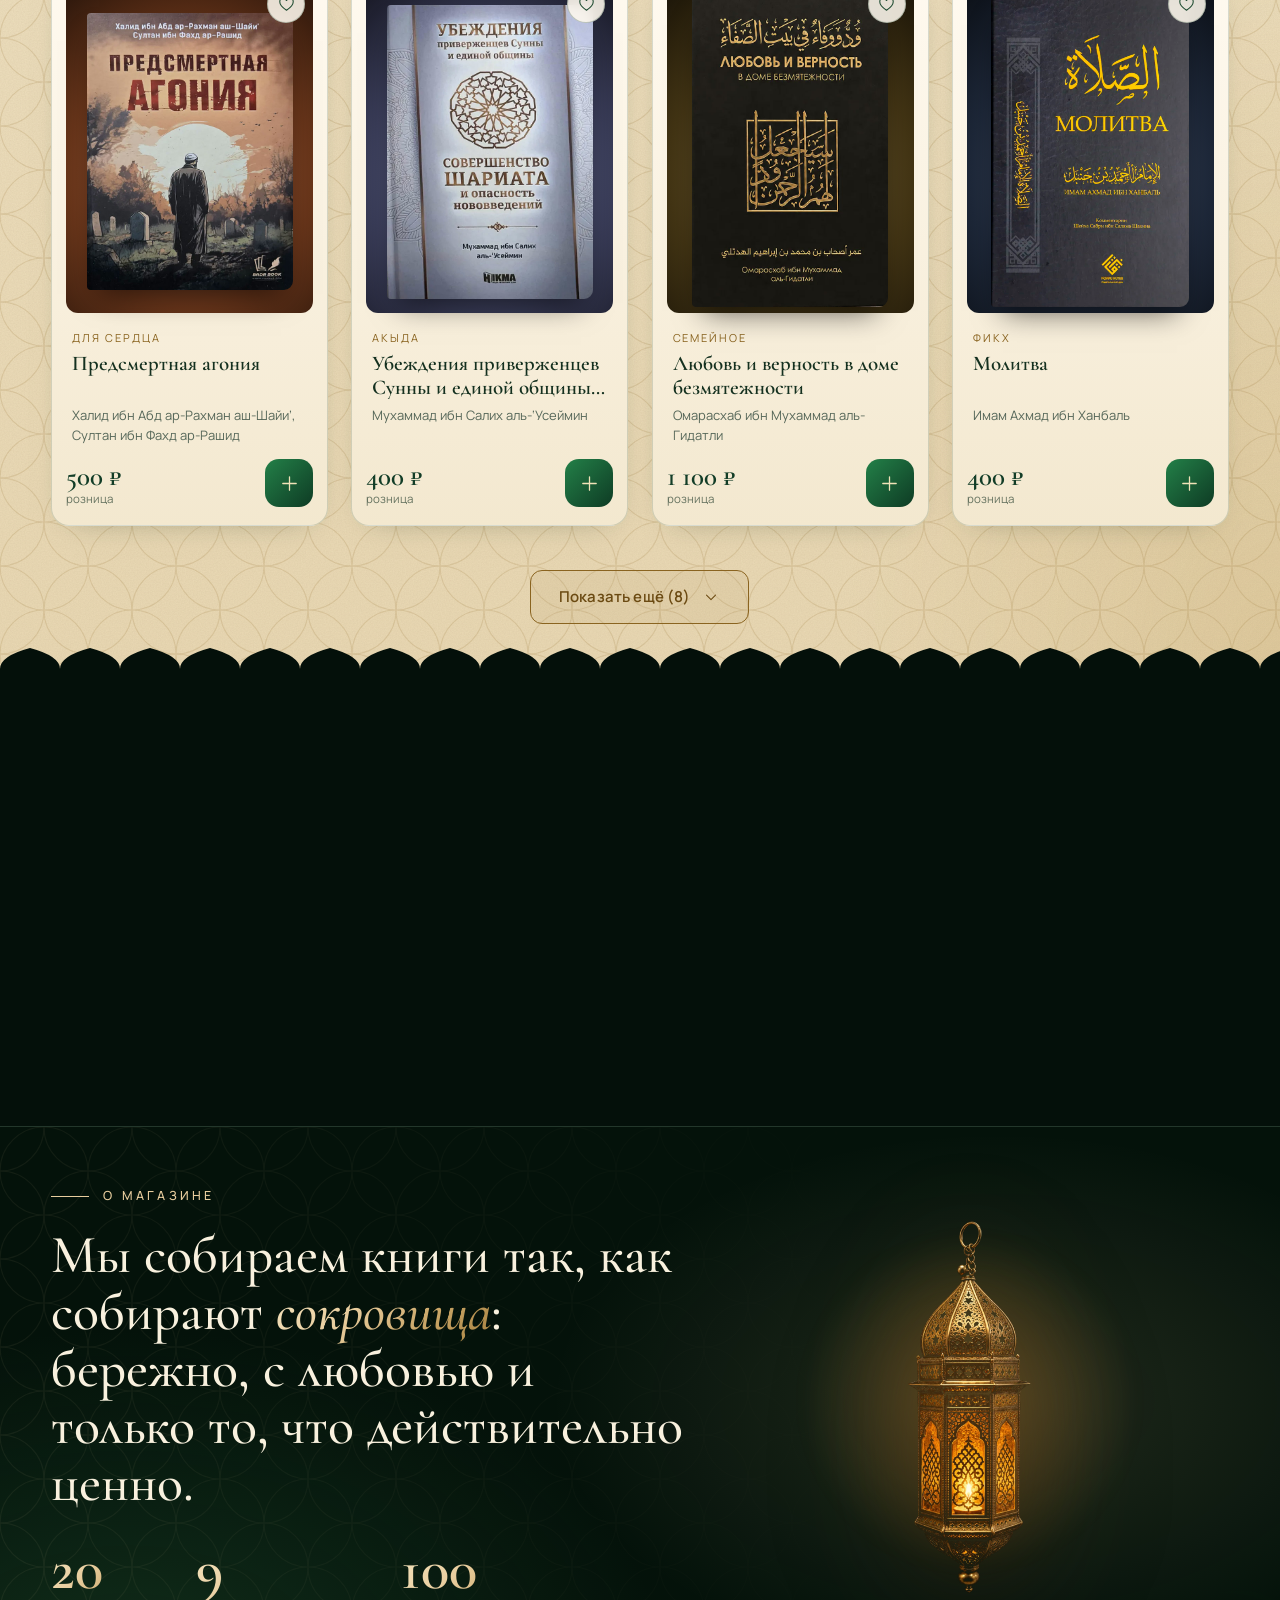
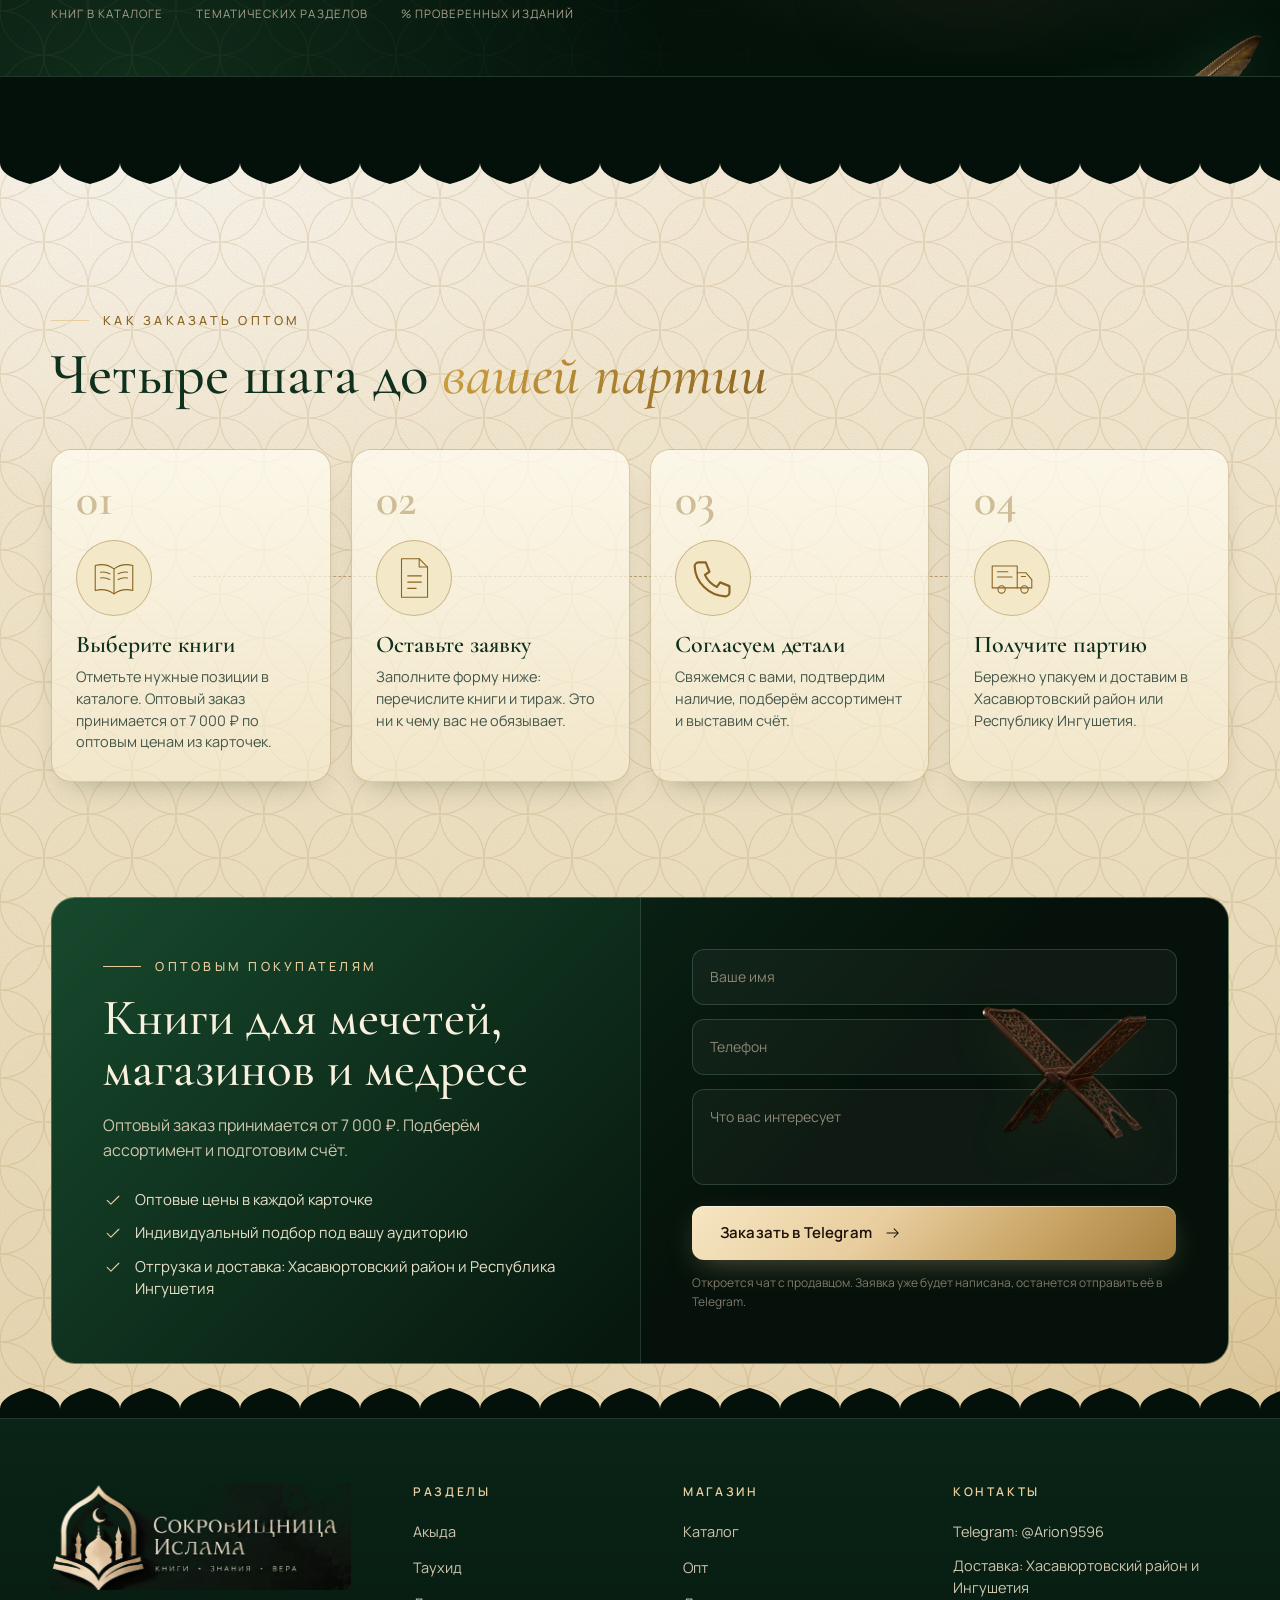
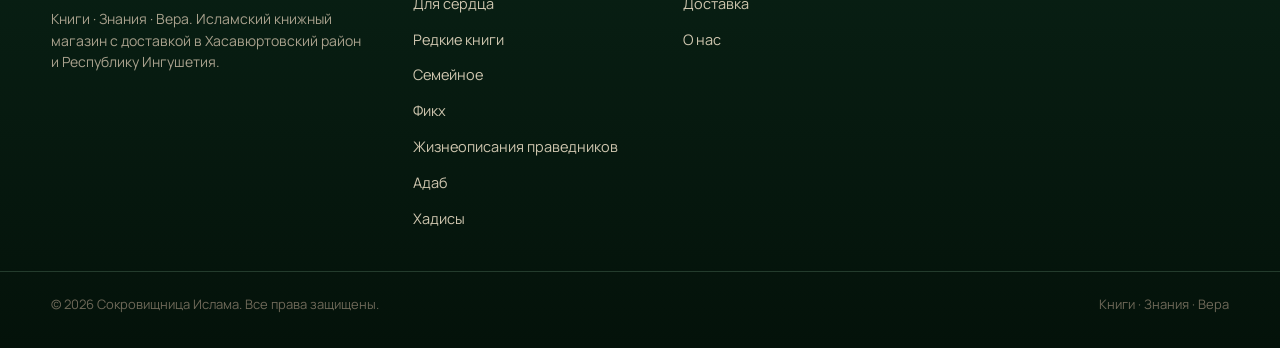
==== commit e5371976: "Заказ только через Telegram: убран WhatsApp Co-Authored-By: Claude Sonnet 5.5 <noreply@anthropic.com" ====
--- a/index.html
+++ b/index.html
@@ -266,8 +266,7 @@
       <div class="field"><input id="oPhone" placeholder=" " type="tel" autocomplete="tel" required><label for="oPhone">Телефон</label></div>
       <div class="field"><textarea id="oMsg" placeholder=" "></textarea><label for="oMsg">Что вас интересует</label></div>
       <button class="btn btn-gold mag" type="submit" value="tg">Заказать в Telegram <svg class="ico"><use href="#i-arrow"/></svg></button>
-      <button class="btn btn-ghost mag" type="submit" value="wa">Заказать в WhatsApp <svg class="ico"><use href="#i-arrow"/></svg></button>
-      <p class="note">Откроется чат с продавцом. Заявка уже будет написана, можно отправить в Telegram или WhatsApp.</p>
+      <p class="note">Откроется чат с продавцом. Заявка уже будет написана, останется отправить её в Telegram.</p>
     </form>
   </div>
   </div>
@@ -301,7 +300,6 @@
       <h4>Контакты</h4>
       <ul>
         <li><a href="https://t.me/Arion9596" target="_blank" rel="noopener">Telegram: @Arion9596</a></li>
-        <li><a href="https://wa.me/79289737940" target="_blank" rel="noopener">WhatsApp: +7 928 973-79-40</a></li>
         <li><a href="#delivery">Доставка: Хасавюртовский район и Ингушетия</a></li>
       </ul>
     </div>
--- a/css/style.css
+++ b/css/style.css
@@ -687,7 +687,7 @@
 .hero-bg .hero-media{-webkit-mask-image:linear-gradient(90deg,#000 0,#000 83%,transparent 87%);mask-image:linear-gradient(90deg,#000 0,#000 83%,transparent 87%)}
 /* =========================================================
    3D-КНИГА В ЗАГОЛОВКЕ КАТАЛОГА (чистый CSS + JS, без картинок)
-   Размеры «мира» в px: W=300, H=420, D=52. Углы и масштаб ставит catBook() в js/main.js.
+   Размеры «мира» в px: W=300, H=360, D=52. Углы и масштаб ставит catBook() в js/main.js.
    ========================================================= */
 .catbook{position:absolute;z-index:1;right:calc(var(--gut) + 2%);top:-54px;width:clamp(240px,26vw,360px);height:clamp(260px,28vw,390px);pointer-events:none}
 .catbook::after{content:"";position:absolute;left:12%;right:12%;bottom:4%;height:26px;border-radius:50%;
@@ -697,8 +697,8 @@
 .catbook .cb-scene *{box-sizing:border-box}
 .catbook .cam,.catbook .book,.catbook .leaf,.catbook .front{position:absolute;left:0;top:0;width:0;height:0;transform-style:preserve-3d}
 .catbook .f{position:absolute;display:block;backface-visibility:hidden;-webkit-backface-visibility:hidden}
-.catbook .leaf,.catbook .front{left:0;top:-210px;width:300px;height:420px;transform-origin:0 50%}
-.catbook .leaf .f,.catbook .front .f{left:0;top:0;width:300px;height:420px}
+.catbook .leaf,.catbook .front{left:0;top:-180px;width:300px;height:360px;transform-origin:0 50%}
+.catbook .leaf .f,.catbook .front .f{left:0;top:0;width:300px;height:360px}
 .catbook .back-out,.catbook .fo,.catbook .spine{
   background:
     radial-gradient(120% 90% at 30% 15%,rgba(255,255,255,.08),transparent 55%),
@@ -707,23 +707,23 @@
 .catbook .fo{border-radius:3px 7px 7px 3px;box-shadow:inset 0 0 0 1.5px rgba(255,255,255,.06),inset 0 0 60px rgba(0,0,0,.4),inset 10px 0 18px -8px rgba(0,0,0,.55)}
 .catbook .fo::after{content:"";position:absolute;left:0;top:0;bottom:0;width:7%;background:linear-gradient(90deg,rgba(0,0,0,.42),rgba(255,255,255,.07) 55%,rgba(0,0,0,.12))}
 .catbook .back-out{border-radius:7px 3px 3px 7px;transform:translateZ(-26px) rotateY(180deg)}
-.catbook .back-in{left:0;top:-210px;width:300px;height:420px;background:#e6d5ab;transform:translateZ(-25px)}
-.catbook .spine{left:-26px;top:-210px;width:52px;height:420px;transform:rotateY(-90deg);background:linear-gradient(90deg,#0d2a1a,#2a6a40 38%,#164028 62%,#0b2316)}
-.catbook .redge{left:274px;top:-210px;width:52px;height:420px;transform:rotateY(90deg);
+.catbook .back-in{left:0;top:-180px;width:300px;height:360px;background:#e6d5ab;transform:translateZ(-25px)}
+.catbook .spine{left:-26px;top:-180px;width:52px;height:360px;transform:rotateY(-90deg);background:linear-gradient(90deg,#0d2a1a,#2a6a40 38%,#164028 62%,#0b2316)}
+.catbook .redge{left:274px;top:-180px;width:52px;height:360px;transform:rotateY(90deg);
   background:repeating-linear-gradient(90deg,rgba(150,120,70,.4) 0 1px,transparent 1px 3.4px),linear-gradient(90deg,#d8c694,#f4e8c8 50%,#d4c08c)}
-.catbook .tedge{left:0;top:-236px;width:300px;height:52px;transform:rotateX(90deg);
+.catbook .tedge{left:0;top:-206px;width:300px;height:52px;transform:rotateX(90deg);
   background:repeating-linear-gradient(0deg,rgba(150,120,70,.4) 0 1px,transparent 1px 3.4px),linear-gradient(0deg,#d4c08c,#f4e8c8 50%,#d8c694)}
-.catbook .bedge{left:0;top:184px;width:300px;height:52px;transform:rotateX(-90deg);
+.catbook .bedge{left:0;top:154px;width:300px;height:52px;transform:rotateX(-90deg);
   background:repeating-linear-gradient(0deg,rgba(150,120,70,.4) 0 1px,transparent 1px 3.4px),linear-gradient(0deg,#d4c08c,#f4e8c8 50%,#d8c694)}
 /* страницы: тёплая слоновая кость, тонкая рамка и золотой кант, без надписей */
 .catbook .pg0,.catbook .lf{box-shadow:inset 0 0 0 1px rgba(140,108,56,.4)}
-.catbook .pg0{left:0;top:-210px;width:300px;height:420px;transform:translateZ(18px);
+.catbook .pg0{left:0;top:-180px;width:300px;height:360px;transform:translateZ(18px);
   background:linear-gradient(90deg,#c9b27c 0%,#e5d3a4 3%,#f2e5c4 14%,#f5e9cb 70%,#e6d4a6 100%)}
 .catbook .pg0::before,.catbook .lf::before,.catbook .lb::before,.catbook .fi::before{content:"";position:absolute;inset:26px 24px 26px 34px;border:1px solid rgba(176,138,58,.5);border-radius:2px}
 .catbook .lf{background:linear-gradient(90deg,#c9b27c 0%,#e5d3a4 3%,#f2e5c4 14%,#f5e9cb 70%,#e8d6a8 100%)}
 .catbook .lb{transform:rotateY(180deg);background:linear-gradient(90deg,#e8d6a8 0%,#f5e9cb 30%,#f2e5c4 86%,#e5d3a4 97%,#c9b27c 100%);box-shadow:inset 0 0 0 1px rgba(140,108,56,.4)}
 .catbook .fi{transform:rotateY(180deg);background:linear-gradient(90deg,#e6d4a6 0%,#f0e3c2 30%,#ecdfb8 86%,#d6c18e 97%,#b9a46f 100%);border-radius:7px 3px 3px 7px;box-shadow:inset 0 0 0 1px rgba(140,108,56,.4)}
-.catbook .front .fbot{top:416px;height:8px;transform:translateZ(-4px) rotateX(-90deg);background:repeating-linear-gradient(0deg,rgba(150,120,70,.4) 0 1px,transparent 1px 3px),#e5d3a4}
+.catbook .front .fbot{top:356px;height:8px;transform:translateZ(-4px) rotateX(-90deg);background:repeating-linear-gradient(0deg,rgba(150,120,70,.4) 0 1px,transparent 1px 3px),#e5d3a4}
 .catbook .front .ftop{top:-4px;height:8px;transform:translateZ(-4px) rotateX(90deg);background:repeating-linear-gradient(0deg,rgba(150,120,70,.4) 0 1px,transparent 1px 3px),#e5d3a4}
 .catbook .front .fside{left:296px;width:8px;transform:translateZ(-4px) rotateY(90deg);background:repeating-linear-gradient(90deg,rgba(150,120,70,.4) 0 1px,transparent 1px 3px),#e5d3a4}
 @media (max-width:860px){ .catbook{width:170px;height:190px;top:-86px;right:var(--gut)} }
@@ -895,11 +895,9 @@
   background:
     url("data:image/svg+xml,%3Csvg xmlns='http://www.w3.org/2000/svg' width='46' height='46'%3E%3Cg fill='none' stroke='%23b08a3a' stroke-width='1' opacity='.75'%3E%3Crect x='9' y='9' width='28' height='28'/%3E%3Crect x='9' y='9' width='28' height='28' transform='rotate(45 23 23)'/%3E%3Ccircle cx='23' cy='23' r='5'/%3E%3C/g%3E%3C/svg%3E"),
     linear-gradient(180deg,rgba(31,90,56,.07),rgba(31,90,56,.02))}
-.catbook .pc.end{inset:0;background:
-    url("data:image/svg+xml,%3Csvg xmlns='http://www.w3.org/2000/svg' width='46' height='46'%3E%3Cg fill='none' stroke='%23b08a3a' stroke-width='1' opacity='.55'%3E%3Crect x='9' y='9' width='28' height='28' transform='rotate(45 23 23)'/%3E%3Ccircle cx='23' cy='23' r='4'/%3E%3C/g%3E%3C/svg%3E"),
-    linear-gradient(160deg,#e9dab0,#dac790)}
+.catbook .pc.end{inset:0;background:linear-gradient(160deg,#e9dab0,#dac790)}
 /* закладка-ленточка на первой странице правой стопки */
-.catbook .rib{position:absolute;left:90.5%;top:-8px;width:13px;height:250px;z-index:2;background:linear-gradient(90deg,#6e1520,#a82a38 45%,#6e1520);clip-path:polygon(0 0,100% 0,100% 100%,50% 94%,0 100%);box-shadow:0 0 6px rgba(0,0,0,.25)}
+.catbook .rib{position:absolute;left:90.5%;top:-8px;width:13px;height:215px;z-index:2;background:linear-gradient(90deg,#6e1520,#a82a38 45%,#6e1520);clip-path:polygon(0 0,100% 0,100% 100%,50% 94%,0 100%);box-shadow:0 0 6px rgba(0,0,0,.25)}
 .catbook .pc:has(.tart){overflow:visible}
 
 /* титульная страница с названием сайта */
@@ -912,7 +910,7 @@
 .catbook .pc .tp .t3{display:block;margin:9px 0 10px;font:600 6.6px/1.3 var(--sans,Arial,sans-serif);font-style:normal;letter-spacing:.2em;text-transform:uppercase;color:#8a6a2c;text-indent:.2em}
 .catbook .pc .tp svg:last-child{margin-bottom:0}
 .catbook .pc .tart{display:flex;align-items:center;justify-content:center}
-.catbook .pc .tart .sq{position:relative;width:100%;aspect-ratio:240/340;flex:none}
+.catbook .pc .tart .sq{position:relative;width:100%;aspect-ratio:240/296;flex:none}
 .catbook .pc .tart .sq > svg{position:absolute;left:0;top:0;width:100%;height:100%;margin:0}
 .catbook .pc .tp{left:23%;right:23%;top:17.5%;bottom:17.5%}
 .catbook .pc .tp .t2{font-size:38px}
@@ -920,8 +918,14 @@
 
 /* на ноутбуке и широких экранах книга над каталогом крупнее */
 @media (min-width:861px){
-  .catbook{top:-104px;width:clamp(420px,47vw,720px);height:clamp(400px,42vw,620px)}
-  .paper-a .sec-head{min-height:clamp(380px,34vw,540px)}
+  .paper-a .sec-head{--cbw:clamp(460px,48vw,800px);min-height:calc(var(--cbw) * .62)}
+  .paper-a .sec-head > .catbook{top:calc(var(--cbw) * -.07);width:var(--cbw);max-width:none;height:calc(var(--cbw) * .68)}
+  .paper-a .sec-head > div:not(.catbook),.paper-a .sec-head > p{max-width:calc(100% - var(--cbw) - 8vw)}
+}
+/* узкие окна и телефоны: книга по центру над заголовком, почти во всю ширину */
+@media (max-width:860px){
+  .paper-a .sec-head{--cbw:min(96vw,760px);padding-top:calc(var(--cbw) * .58 + 8px)}
+  .paper-a .sec-head > .catbook{width:var(--cbw);max-width:none;height:calc(var(--cbw) * .58);top:-6px}
 }
 
 /* блок «О магазине» с фонарём — короче */
@@ -943,3 +947,33 @@
   .relic{min-height:240px}
   .relic img{height:clamp(230px,38vh,330px)}
 }
+
+/* =========================================================
+   ЛЁГКИЙ РЕЖИМ ДЛЯ ТЕЛЕФОНОВ И ПЛАНШЕТОВ
+   Без постоянных анимаций, размытия под стеклом, смешивания слоёв и тяжёлых масок —
+   страница прокручивается плавно. Вид остаётся прежним, кроме краёв «листов».
+   ========================================================= */
+@media (max-width:860px),(pointer:coarse){
+  /* фон: вместо background-attachment:fixed — отдельный закреплённый слой */
+  body{background:var(--black)}
+  body::before{content:"";position:fixed;inset:0;z-index:-1;pointer-events:none;
+    background:
+      radial-gradient(60% 40% at 100% 0%,rgba(40,150,88,.22),transparent 65%),
+      radial-gradient(55% 45% at 0% 45%,rgba(40,150,88,.15),transparent 65%),
+      radial-gradient(70% 40% at 50% 100%,rgba(40,150,88,.18),transparent 70%)}
+  /* никакого размытия подложки */
+  .hdr.is-solid{background:rgba(4,16,10,.95);backdrop-filter:none;-webkit-backdrop-filter:none}
+  .tile{backdrop-filter:none;-webkit-backdrop-filter:none;background:linear-gradient(180deg,rgba(20,54,36,.96),rgba(8,24,15,.98))}
+  .wish{backdrop-filter:none;-webkit-backdrop-filter:none;background:rgba(4,16,10,.78)}
+  .scrim{backdrop-filter:none;-webkit-backdrop-filter:none}
+  /* бесконечные анимации и смешивание слоёв выключены */
+  .hero-lantern,.relic img,.relic .halo,.deco,.promo::before{animation:none}
+  .relic .halo{filter:none}
+  .hero::after{mix-blend-mode:normal;opacity:.2}
+  .cover .glare{display:none}
+  .mag,.hero-bg .hero-media{will-change:auto}
+  /* книга над каталогом: без тени-фильтра на 3D-сцене */
+  .catbook .cb-scene{filter:none}
+  /* «листы»: вместо тяжёлой маски на огромном блоке — обычные скруглённые края */
+  .paper{-webkit-mask:none;mask:none;border-radius:34px/26px}
+}
